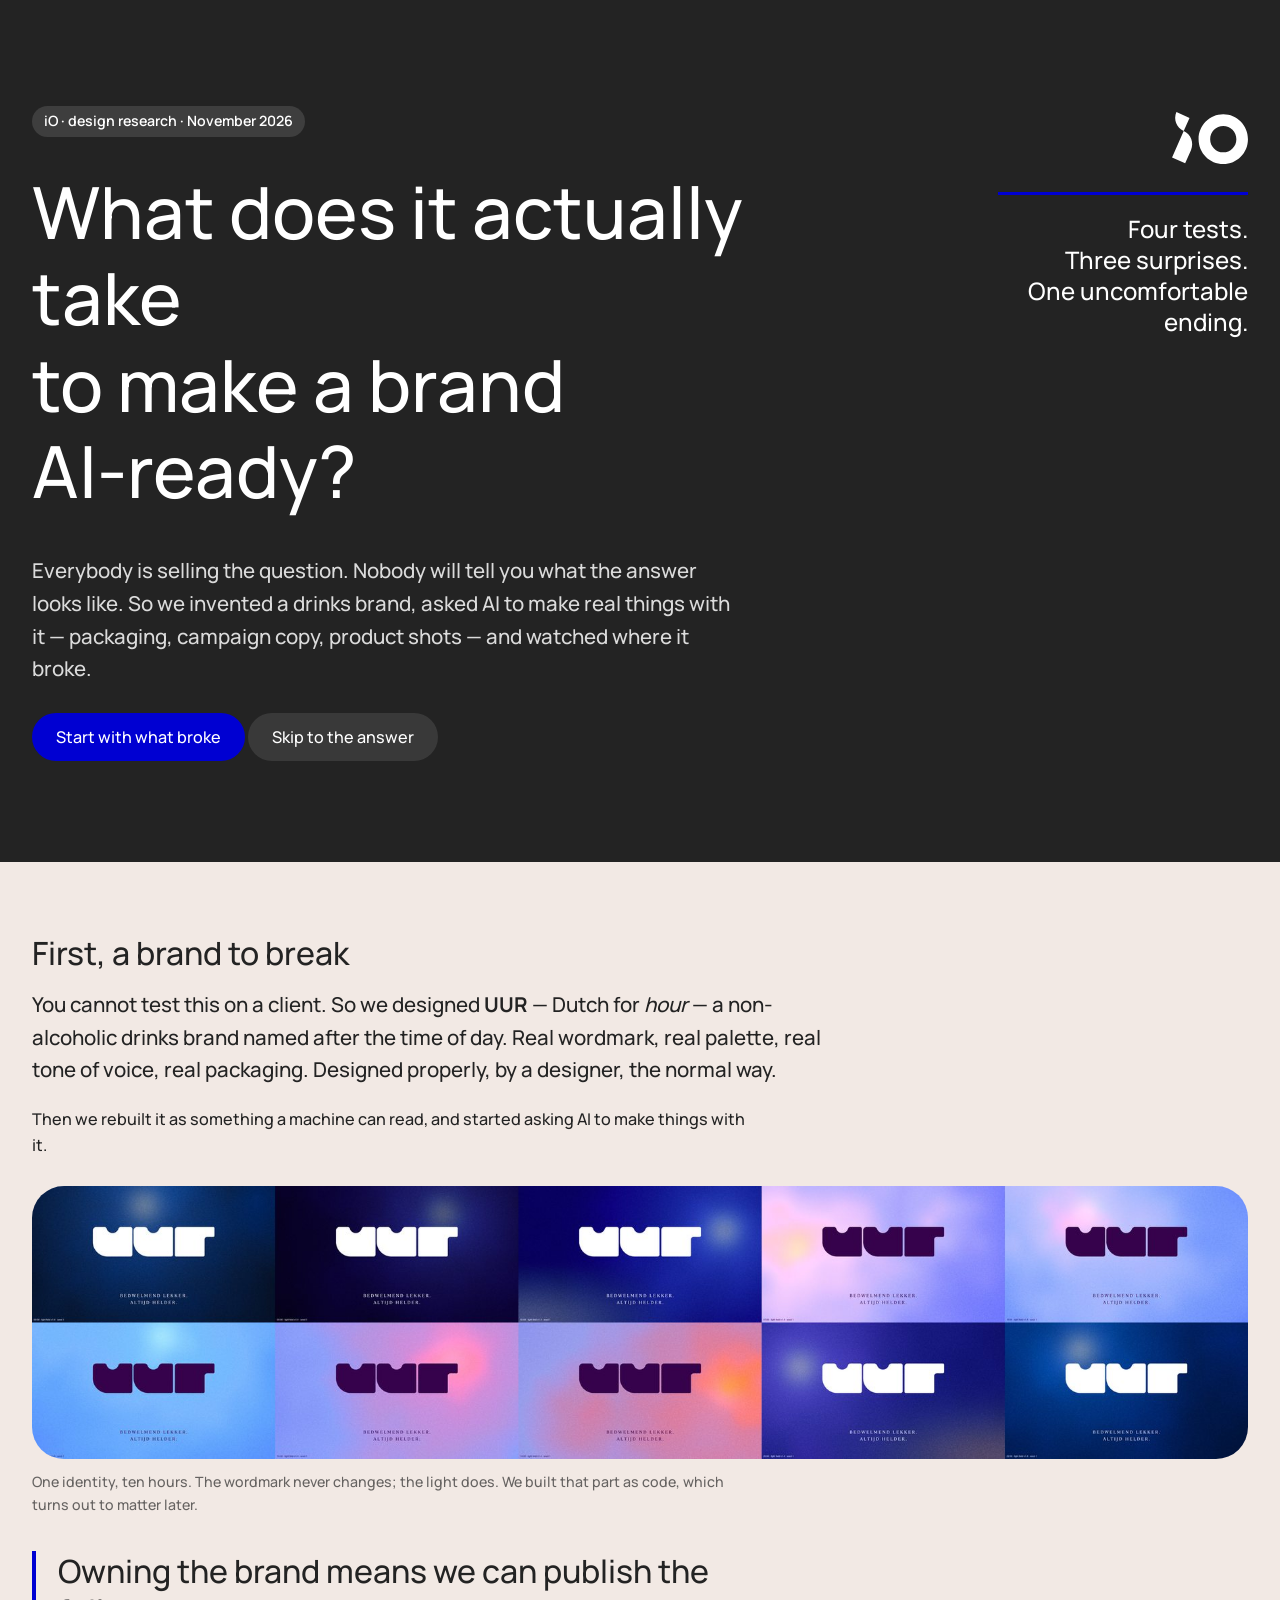
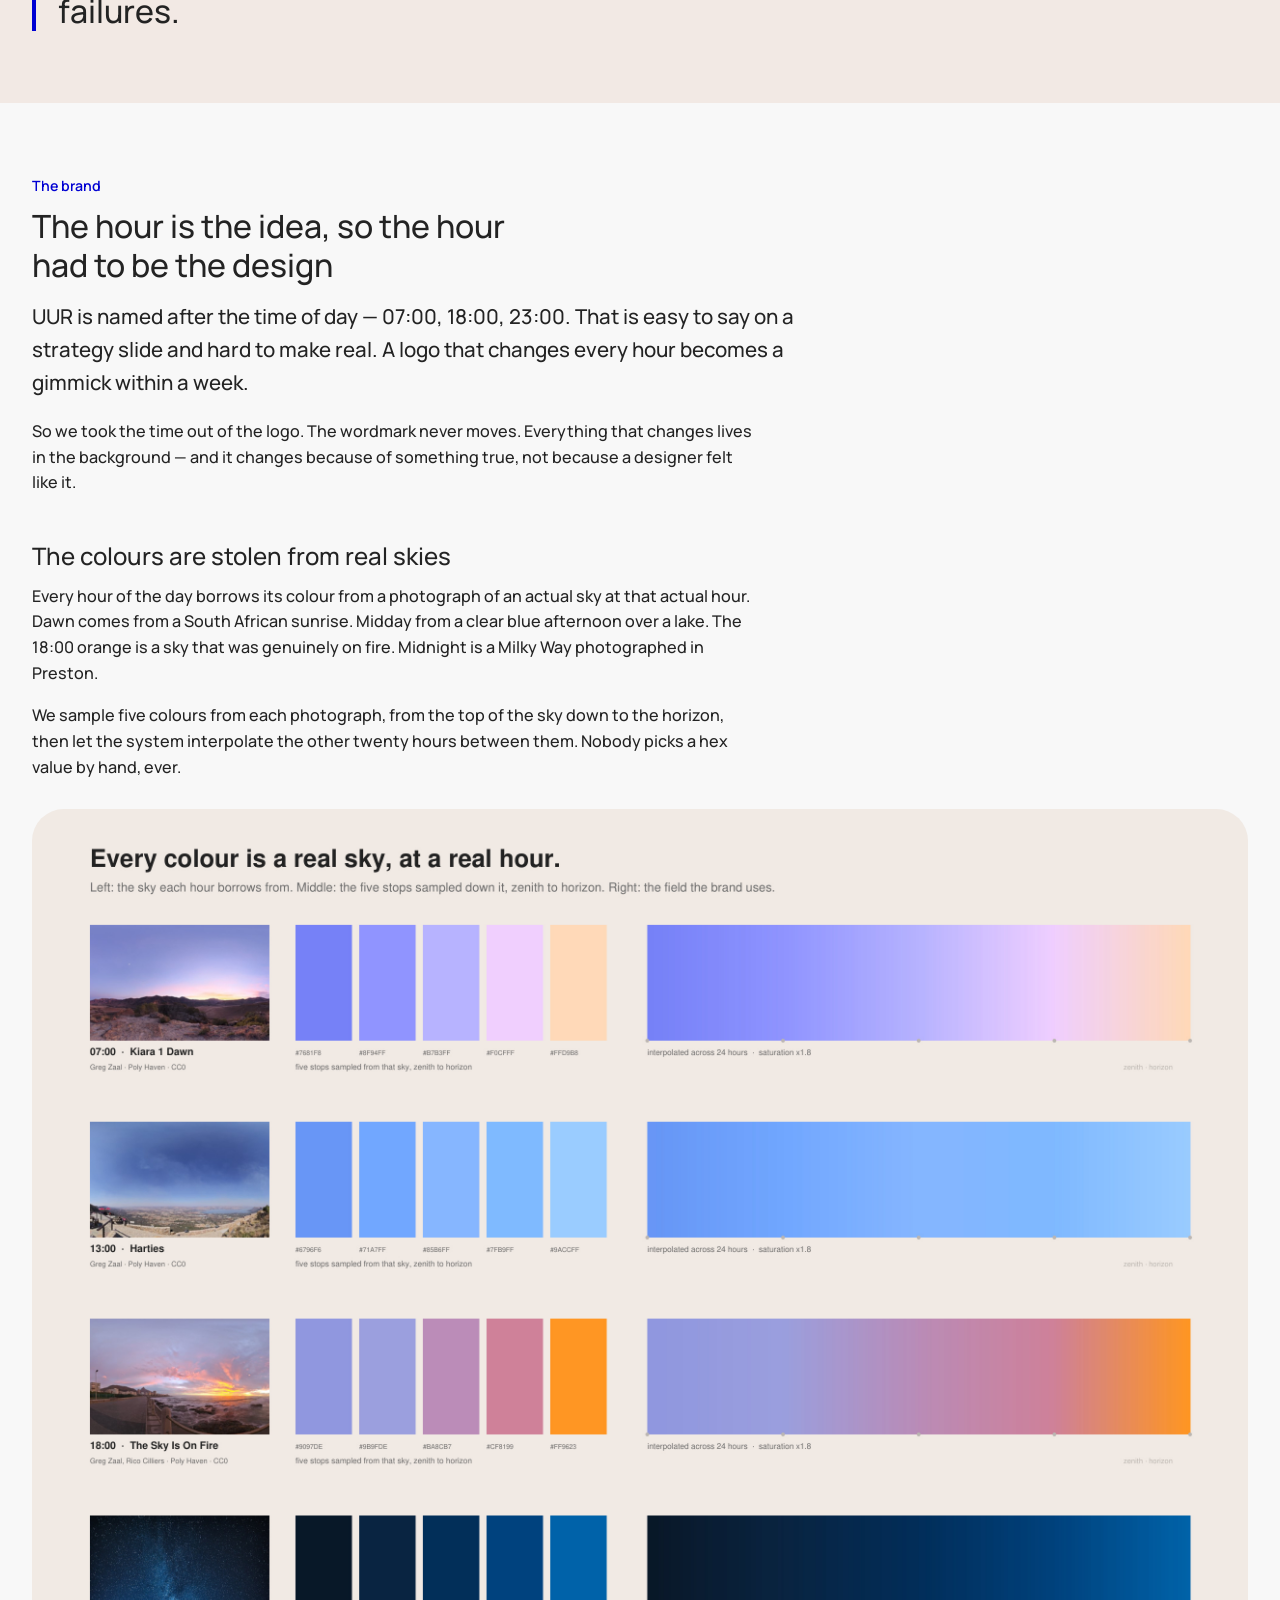
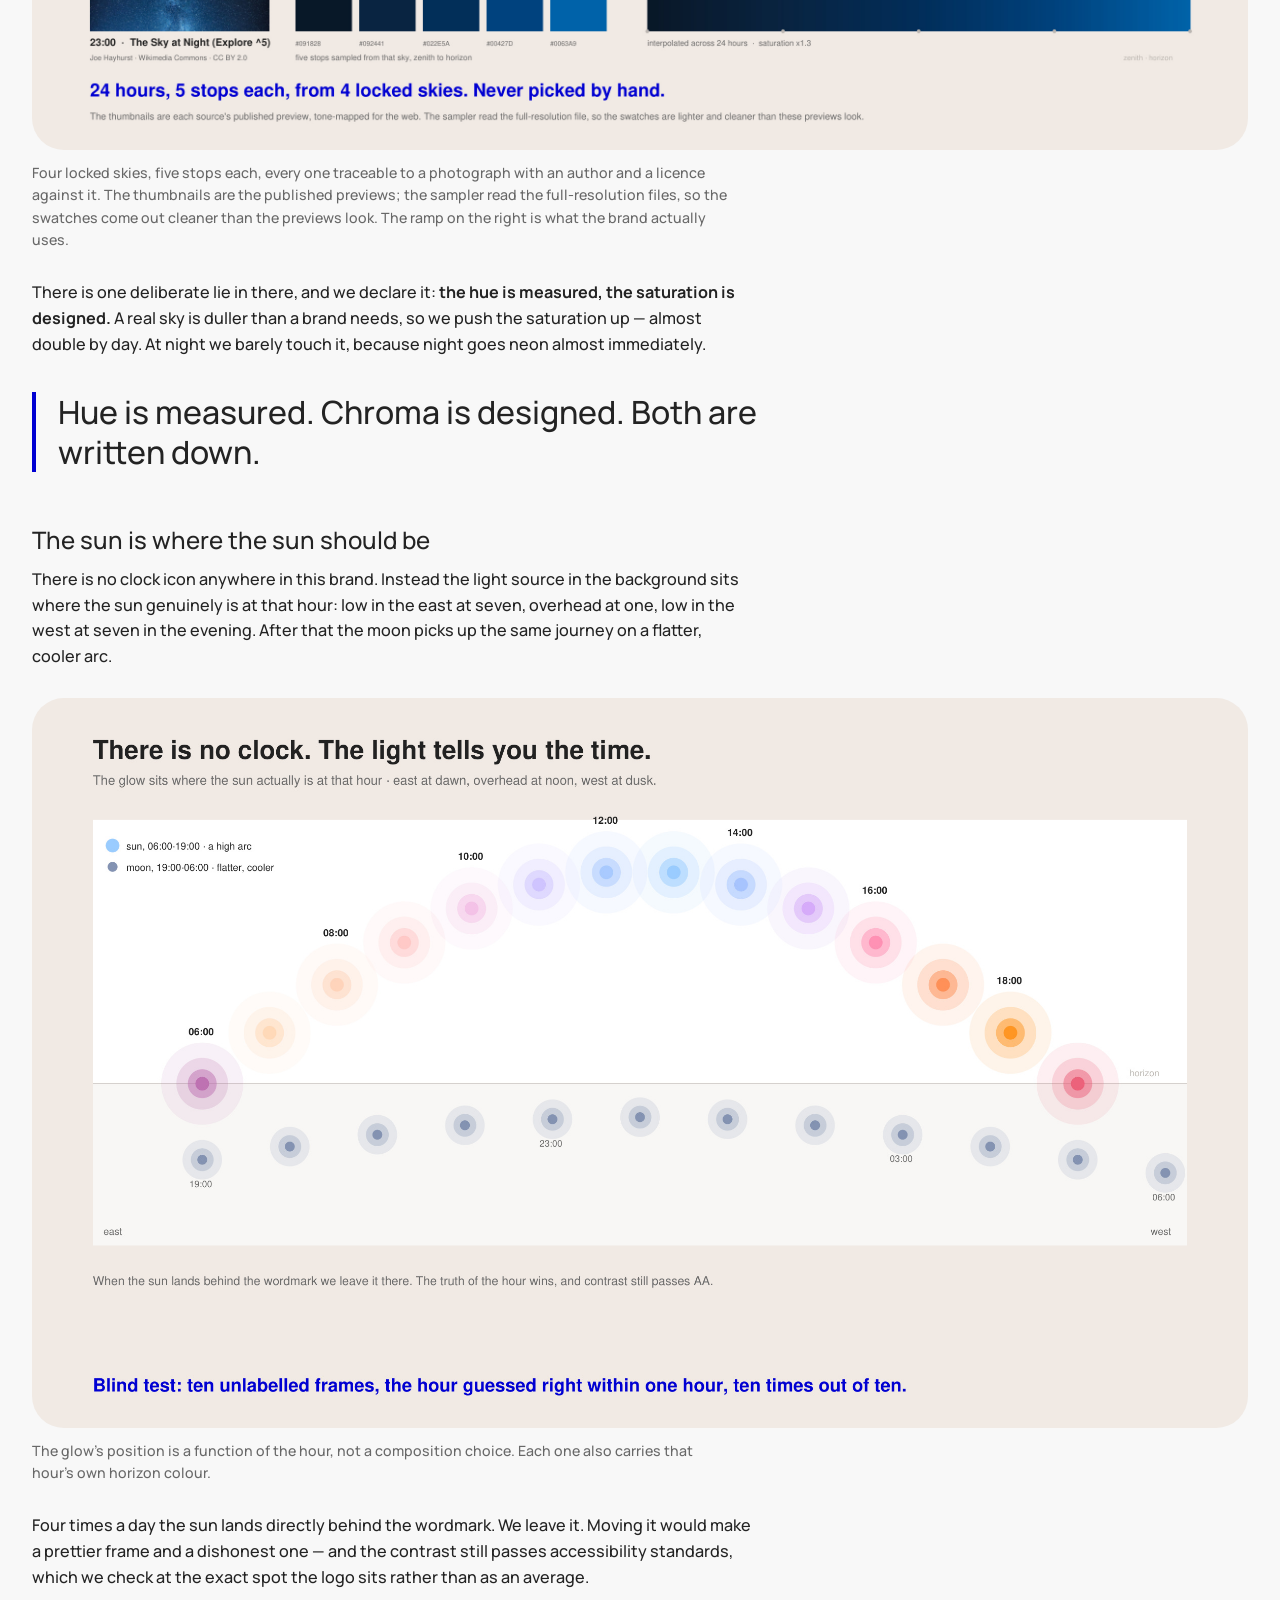
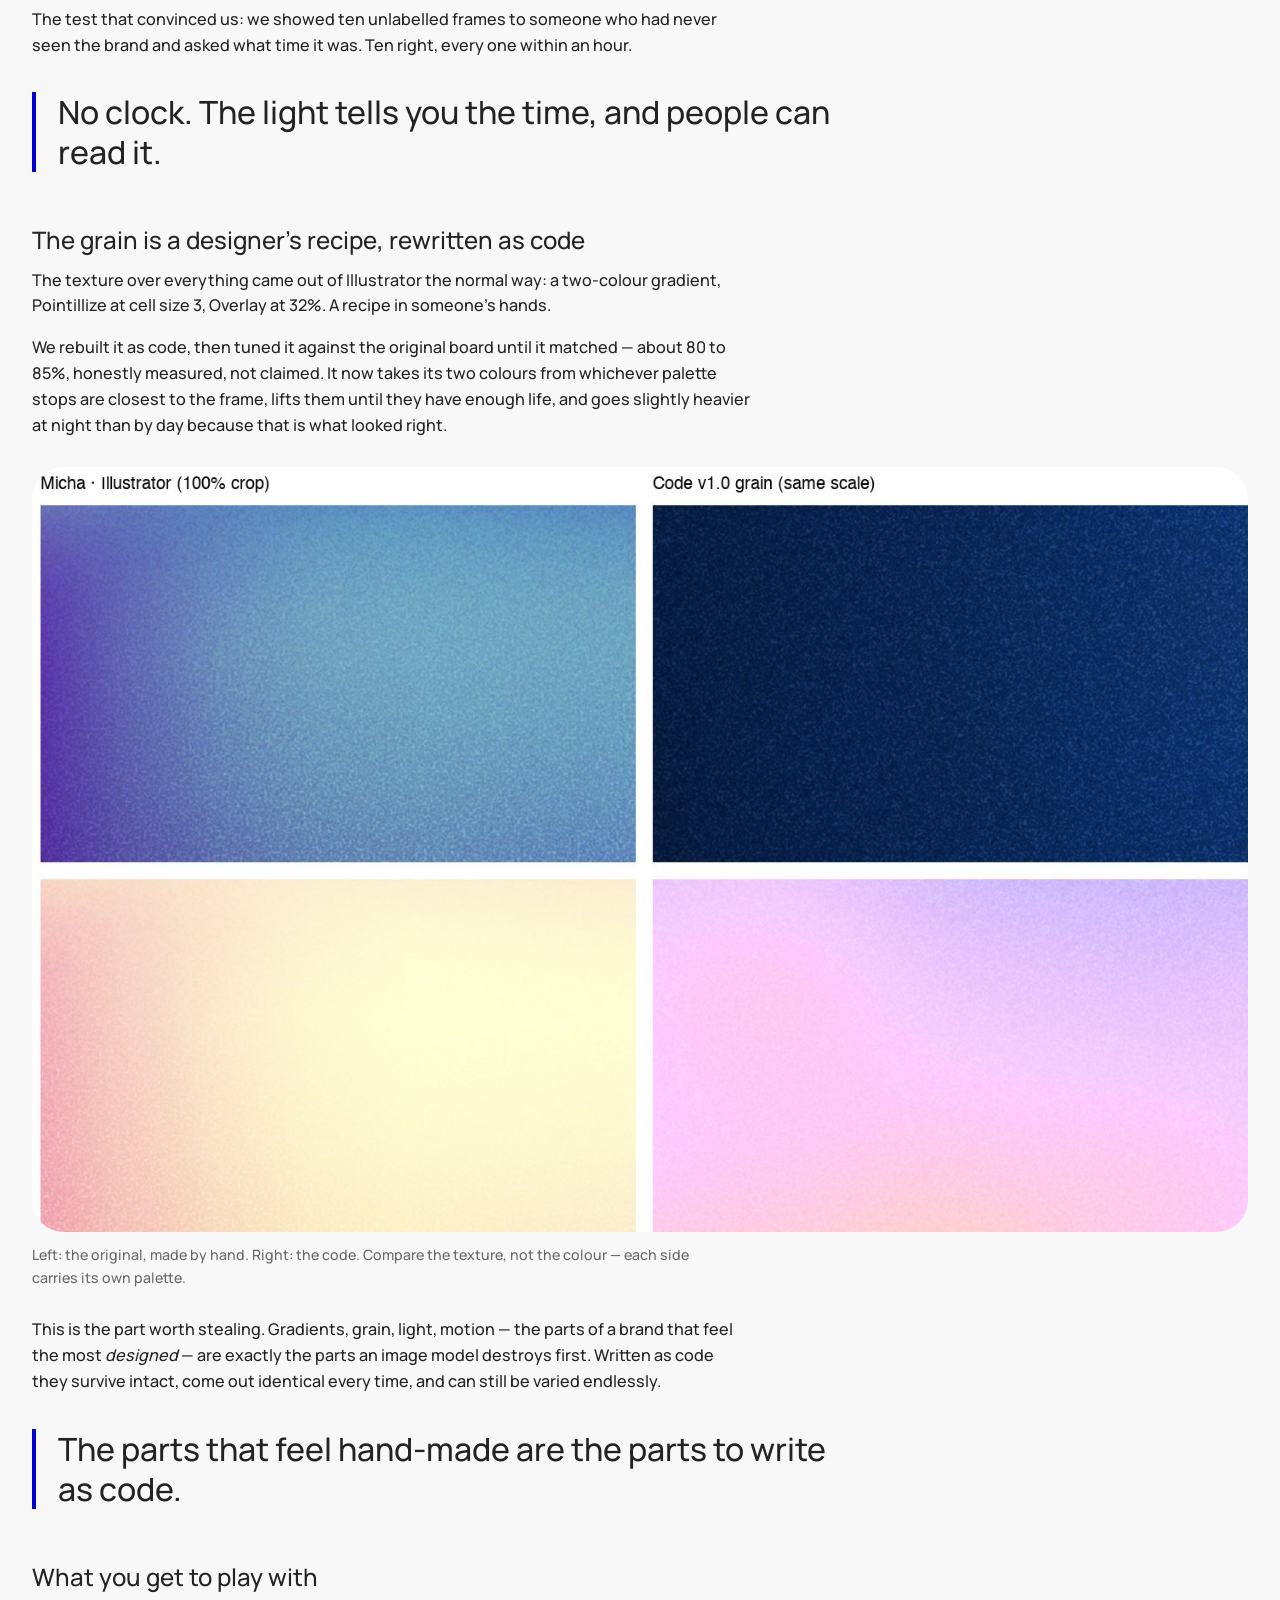
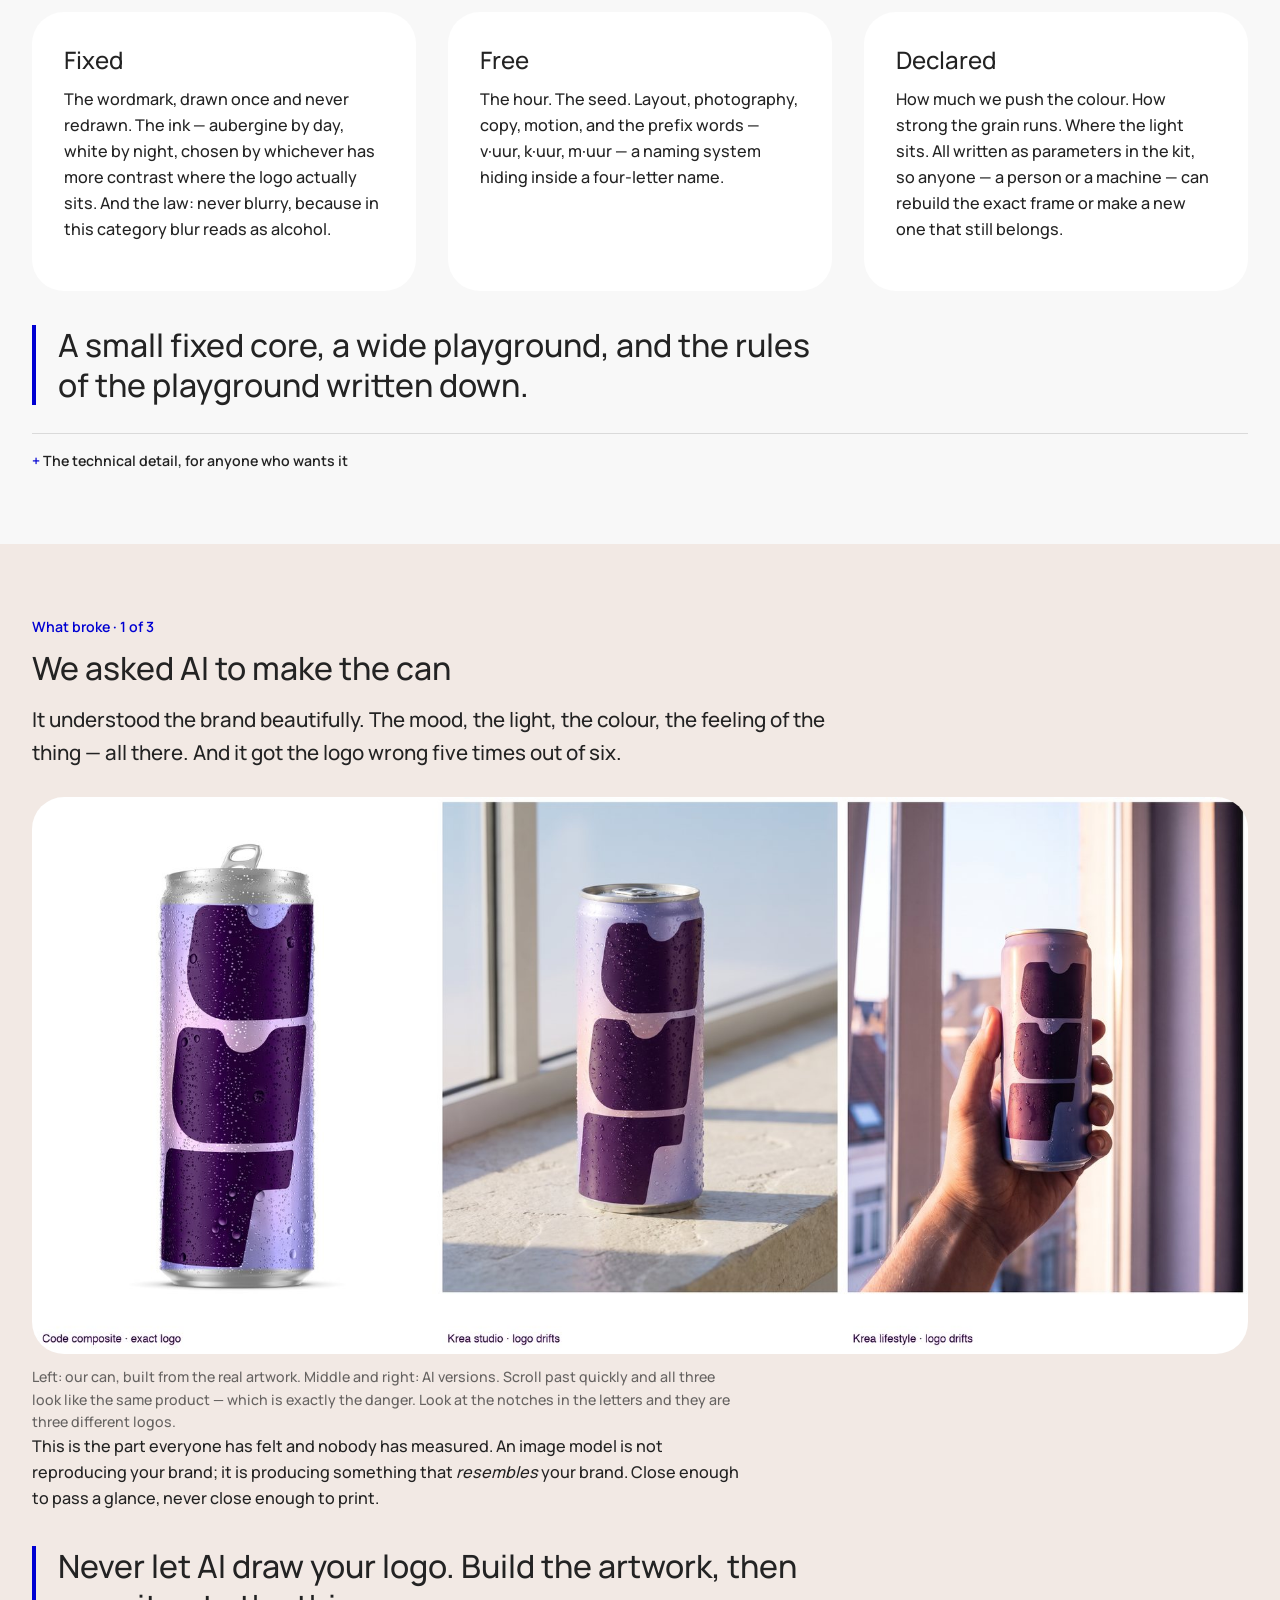
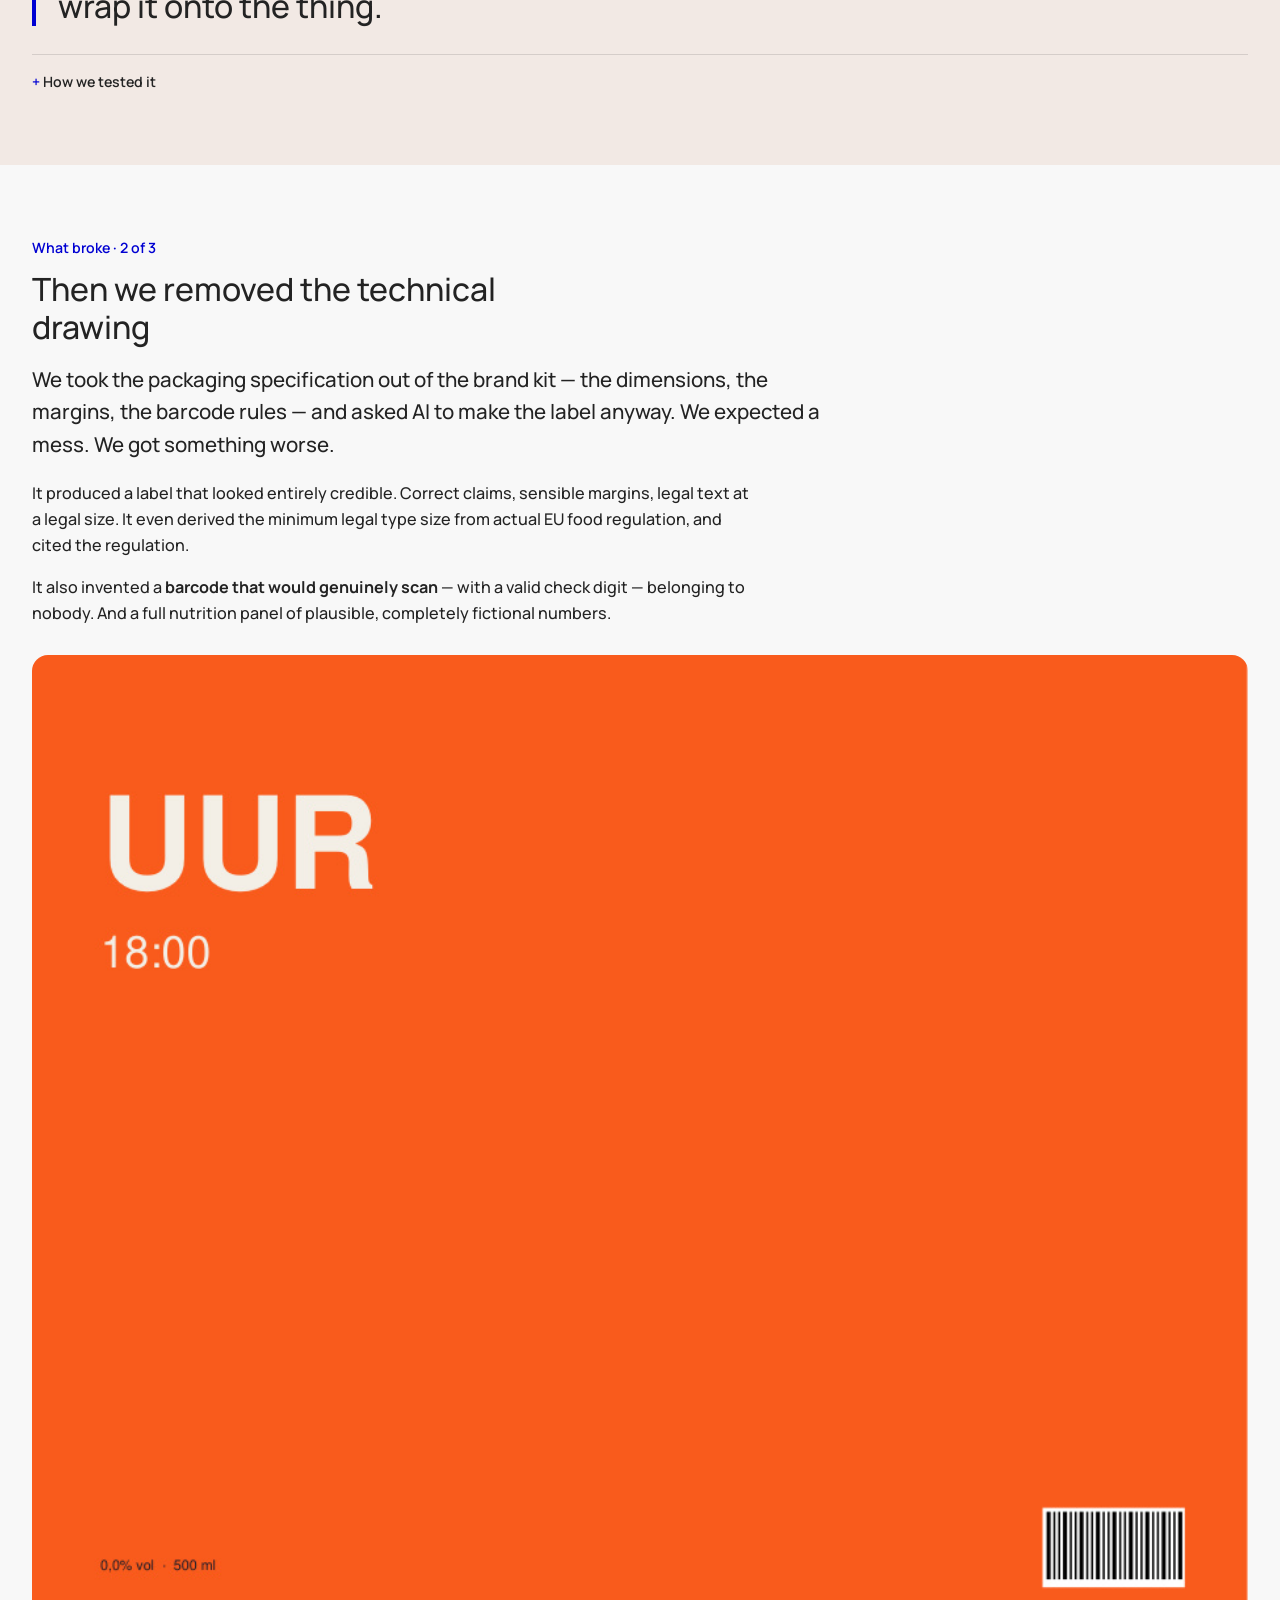
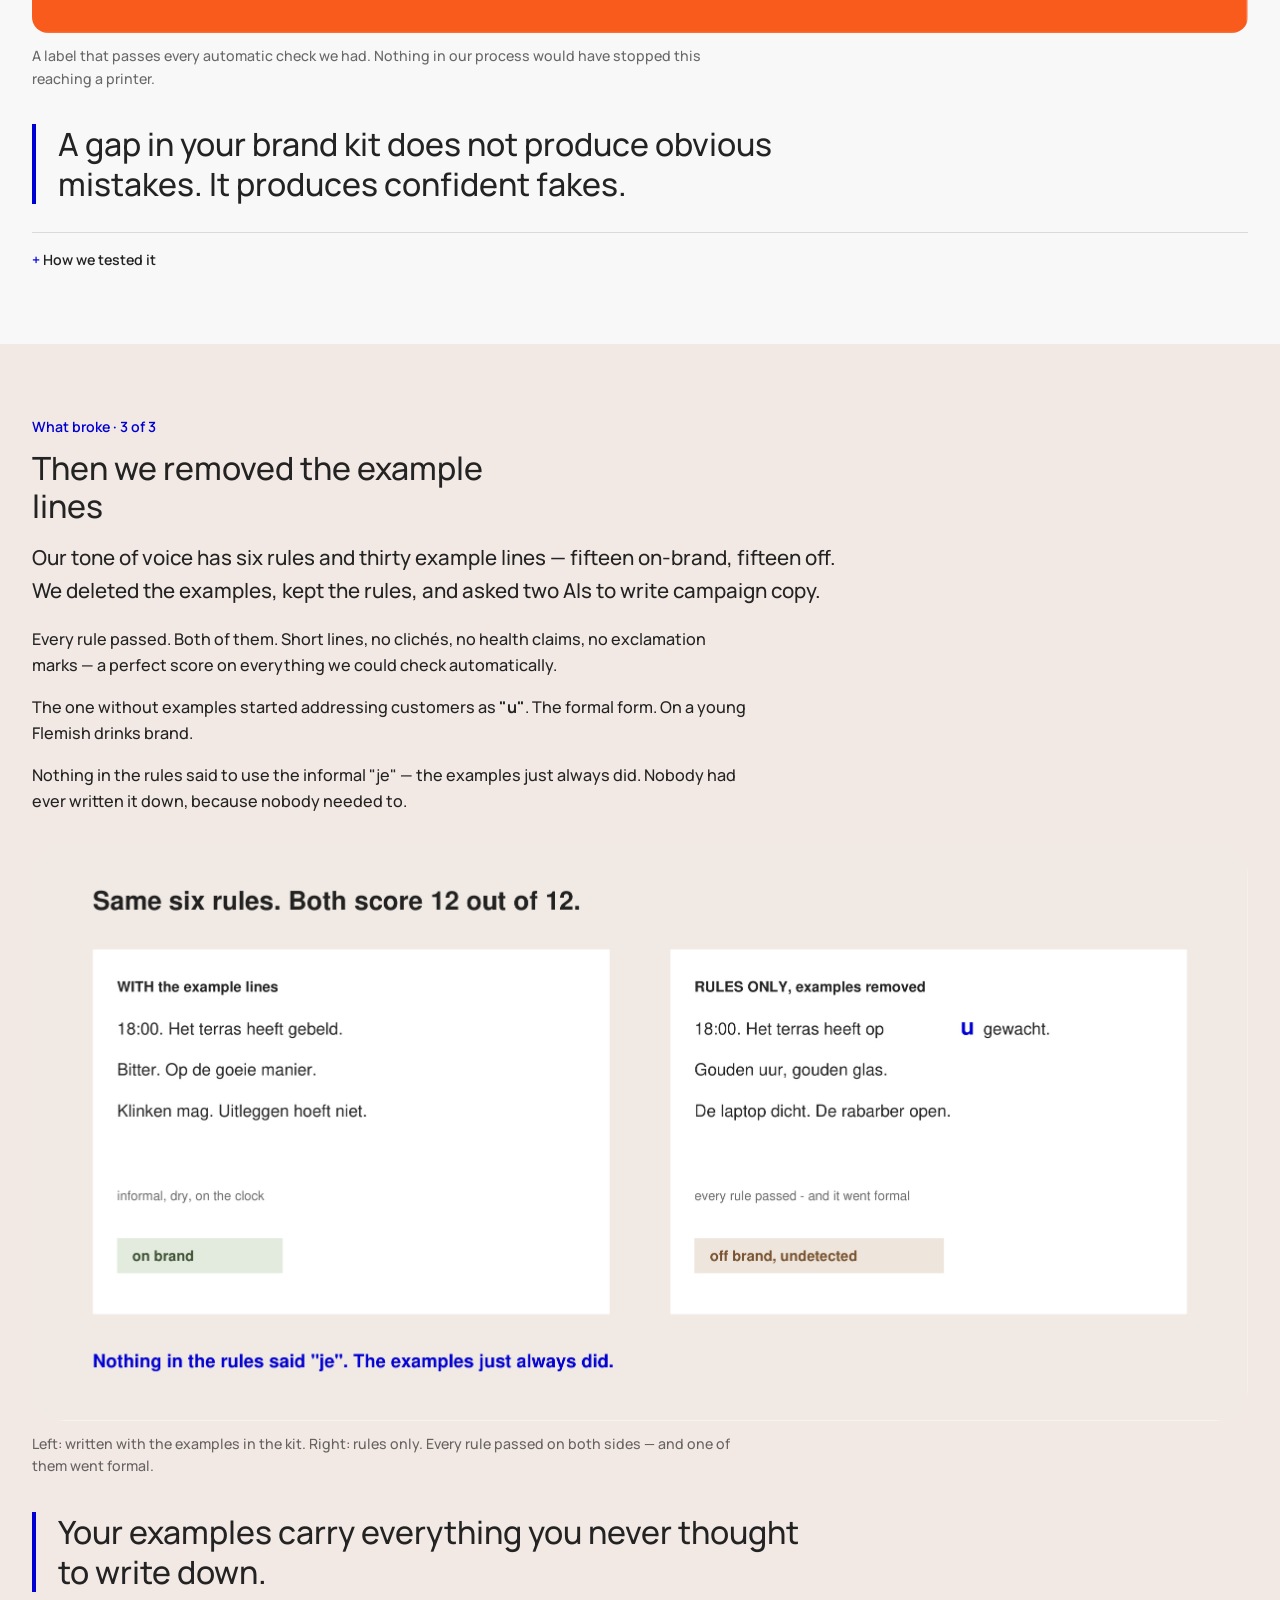
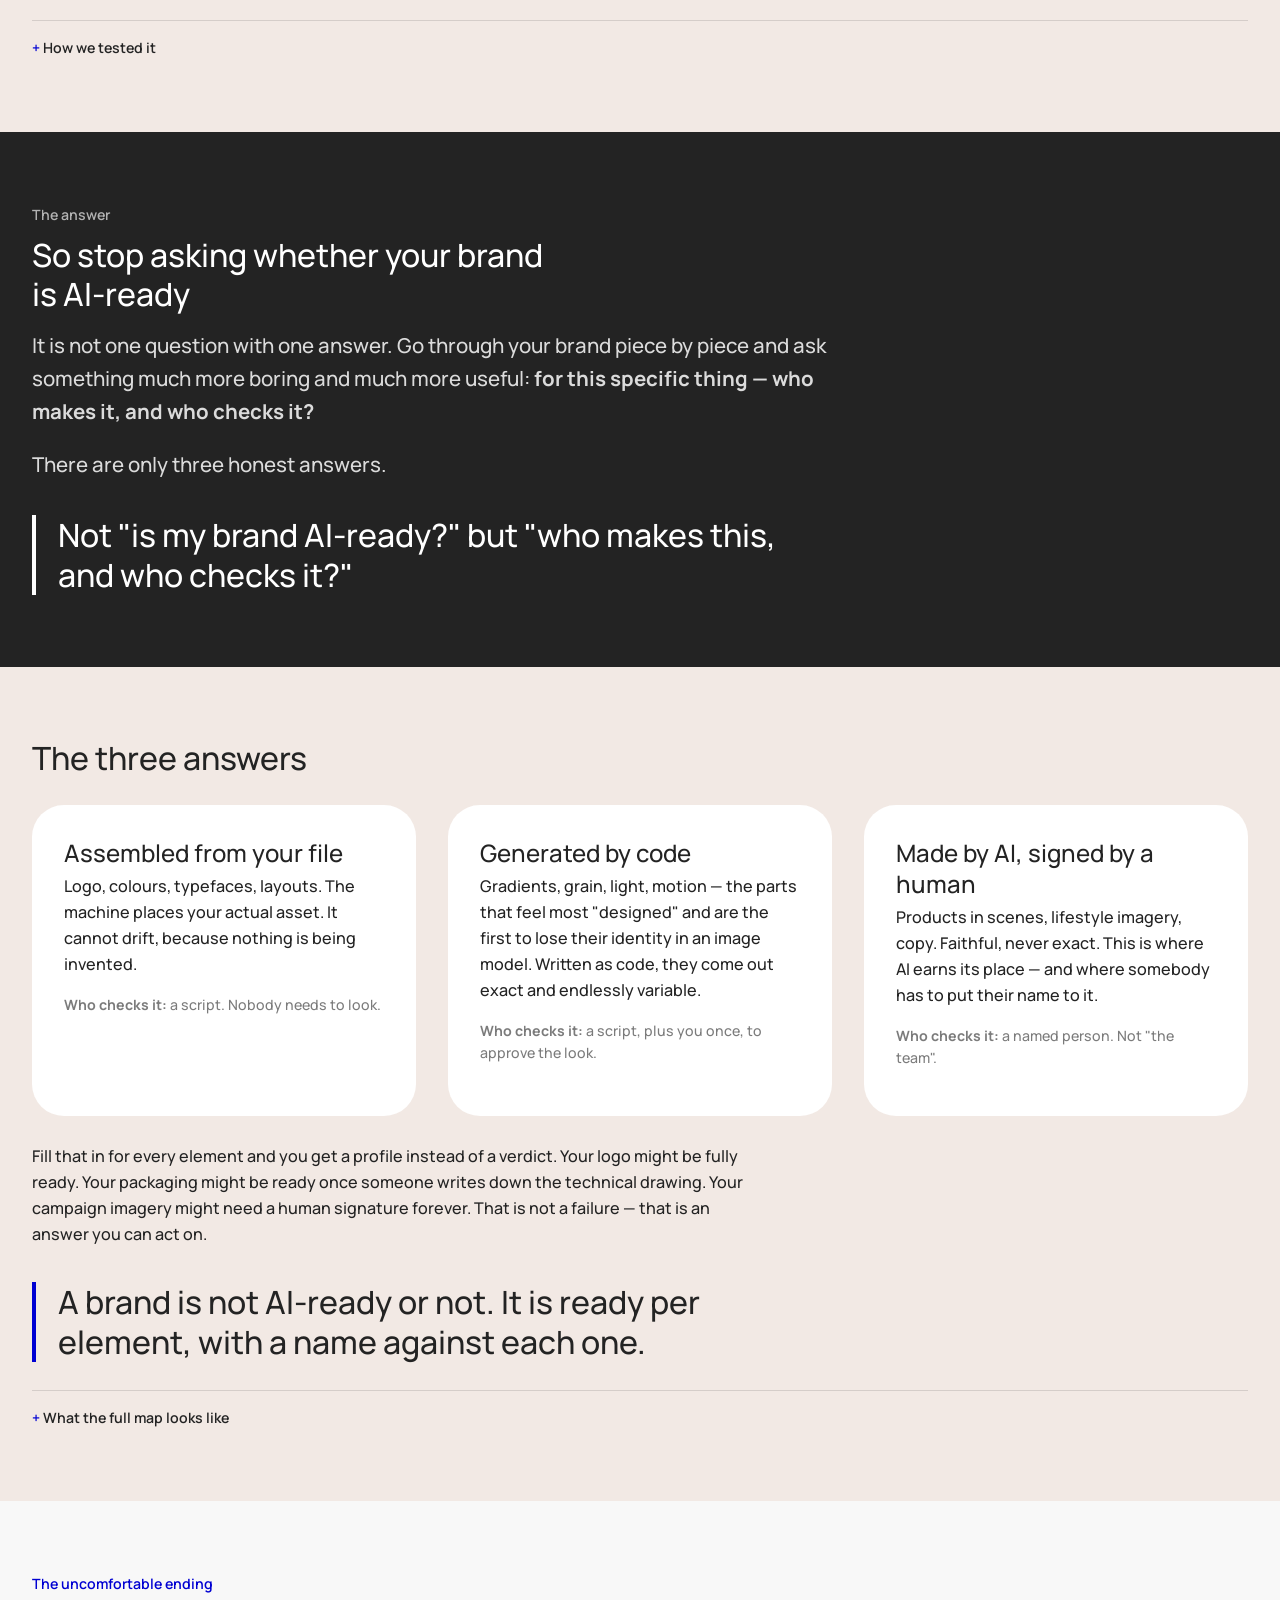
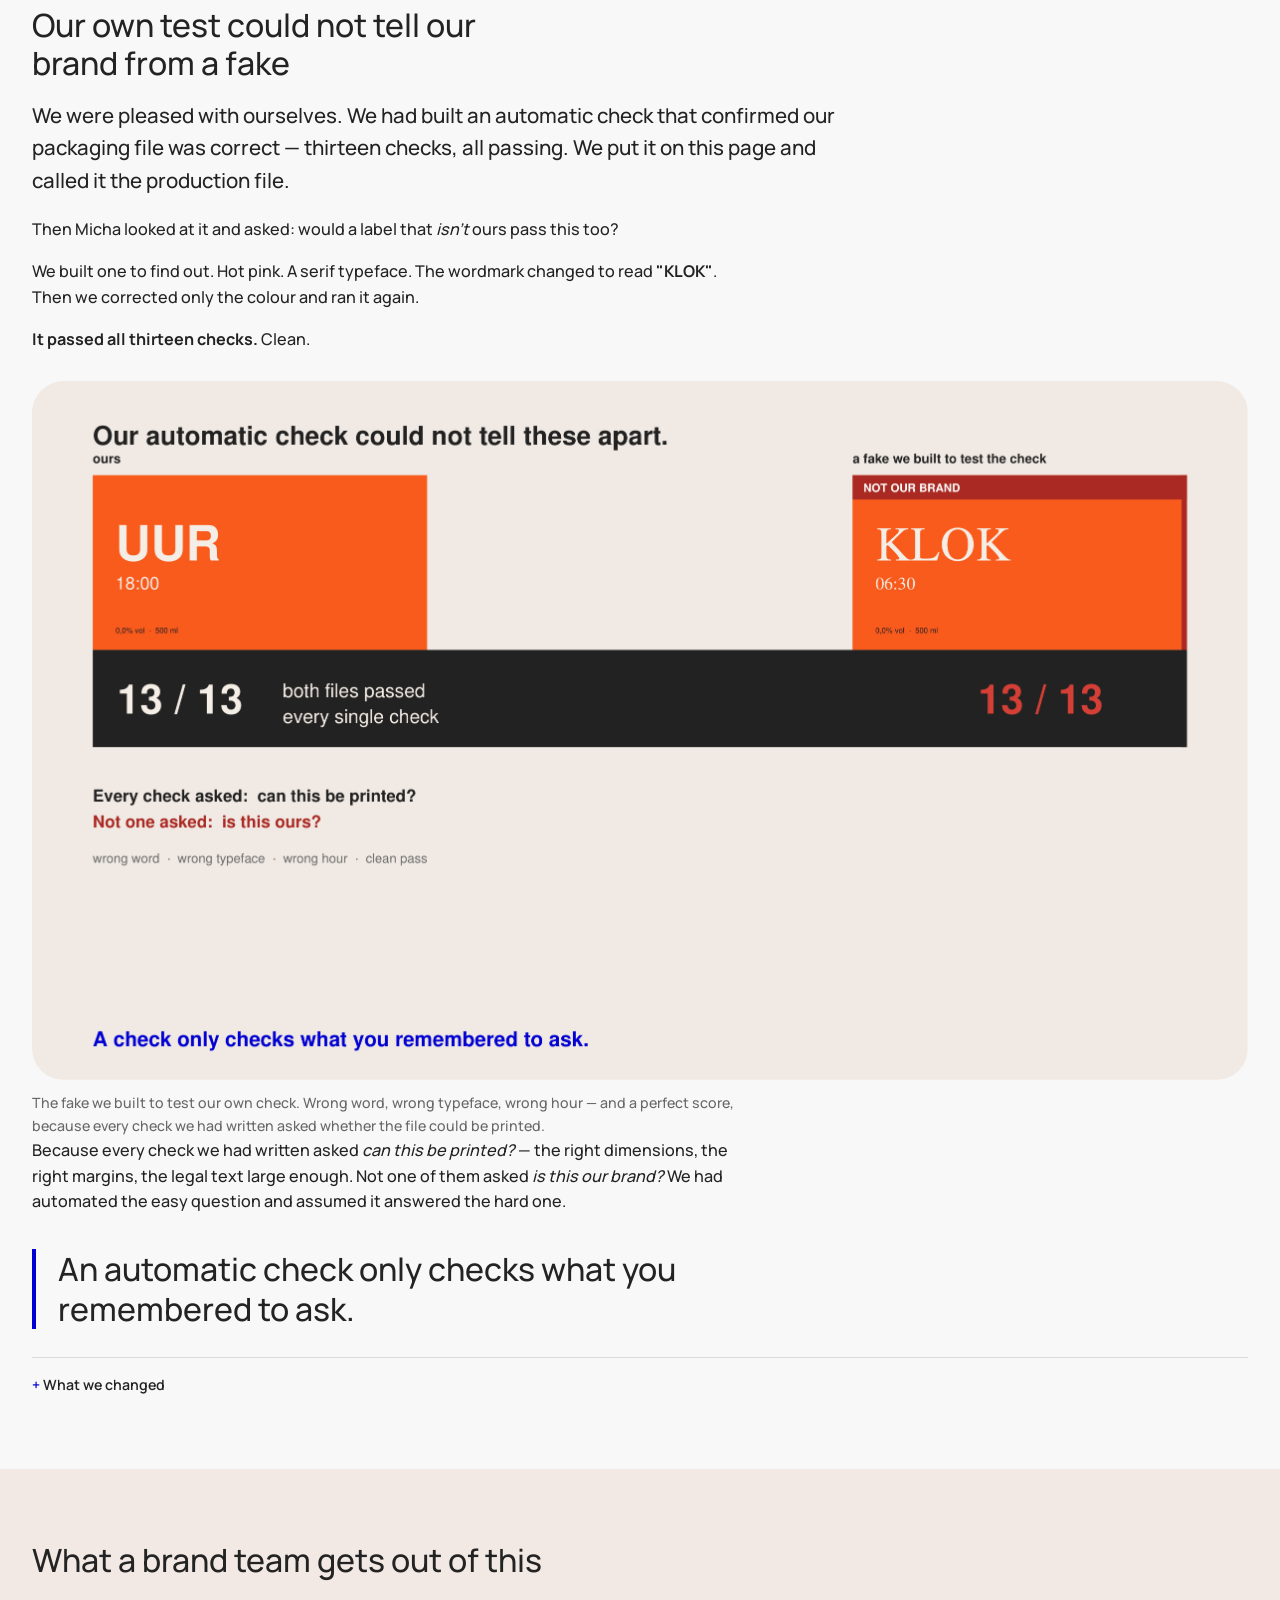
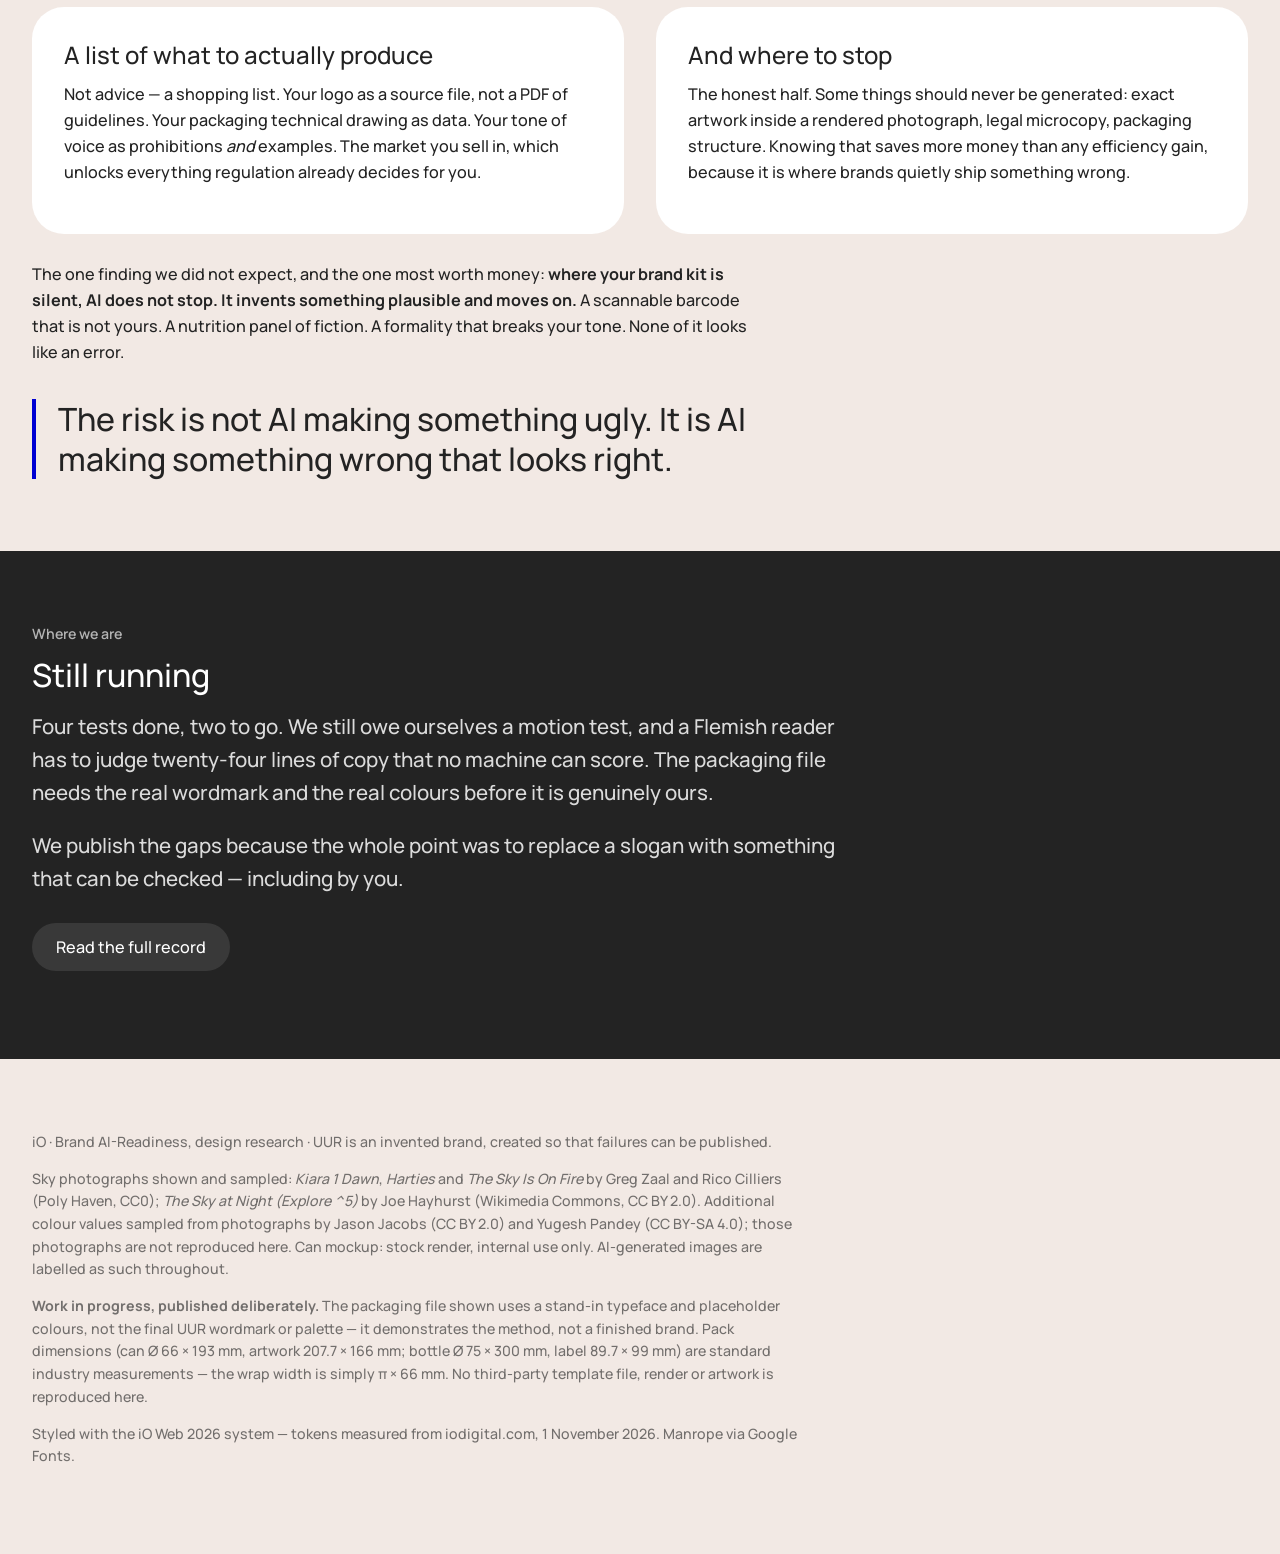
==== index.html @ 19d4193c "UUR brand AI-readiness research: story page and full record Design research from iO. An invented dri" ====
<!doctype html>
<html lang="en">
<head>
<meta charset="utf-8">
<meta name="viewport" content="width=device-width, initial-scale=1">
<title>What it takes to make a brand AI-ready · iO</title>
<link rel="preconnect" href="https://fonts.googleapis.com">
<link rel="preconnect" href="https://fonts.gstatic.com" crossorigin>
<link href="https://fonts.googleapis.com/css2?family=Manrope:wght@400;500;600&display=swap" rel="stylesheet">
<link rel="stylesheet" href="io-web.css">
<style>
  *{box-sizing:border-box} body,html{overflow-x:hidden} img{max-width:100%}
  .io-wrap>*{min-width:0} .io-grid>*{min-width:0}

  .hero{background:var(--io-ink);color:#fff;padding:var(--io-hero-top) 0 84px}
  .hero .io-wrap{display:grid;grid-template-columns:minmax(0,1fr) 300px;gap:64px;align-items:start}
  .hero h1{color:#fff;max-width:none;margin:.45em 0 .55em}
  .hero .io-lead{max-width:54ch;color:rgba(255,255,255,.84)}
  .hero .io-tag{background:rgba(255,255,255,.12);color:#fff}
  .hero-logo{display:flex;flex-direction:column;align-items:flex-end;gap:28px;padding-top:6px}
  .hero-logo img{width:76px;height:auto;display:block}
  .hero-claim{border-top:3px solid var(--io-blue);padding-top:18px;text-align:right;
      font-size:var(--io-t-h3);line-height:1.3;color:#fff;max-width:250px}

  /* A beat: the unit of the story */
  .beat>.io-wrap{max-width:var(--io-container)}
  .beat-no{display:block;font-size:var(--io-t-small);color:var(--io-blue);
      font-weight:var(--io-w-strong);margin-bottom:10px}
  .io-band-dark .beat-no{color:#fff;opacity:.65}
  .beat h2{max-width:26ch}
  .beat .io-lead{max-width:62ch}
  /* The one line a designer repeats in the corridor */
  .sticks{font-size:var(--io-t-h2);line-height:1.25;max-width:40ch;margin:34px 0 0;
      padding-left:22px;border-left:4px solid var(--io-blue)}
  .io-band-dark .sticks{border-left-color:#fff;color:#fff}

  figure{margin:0}
  figure img{width:100%;display:block;border-radius:var(--io-r-card);background:#fff}
  figure.flat img{border-radius:var(--io-r-small)}
  figcaption{font-size:var(--io-t-small);line-height:1.6;color:rgba(35,35,35,.68);
      margin-top:12px;max-width:78ch}
  .io-band-dark figcaption{color:rgba(255,255,255,.7)}

  /* Evidence, folded away. The sceptic opens it; nobody else has to. */
  details{margin-top:28px;border-top:1px solid rgba(35,35,35,.14);padding-top:16px}
  .io-band-dark details{border-top-color:rgba(255,255,255,.2)}
  summary{cursor:pointer;font-size:var(--io-t-small);font-weight:var(--io-w-strong);
      color:var(--io-ink);list-style:none}
  .io-band-dark summary{color:#fff}
  summary::-webkit-details-marker{display:none}
  summary::before{content:"+ ";color:var(--io-blue);font-weight:var(--io-w-strong)}
  .io-band-dark summary::before{color:#fff}
  details[open] summary::before{content:"– "}
  details .body{font-size:var(--io-t-small);line-height:1.65;color:rgba(35,35,35,.75);
      margin-top:14px;max-width:84ch}
  .io-band-dark details .body{color:rgba(255,255,255,.75)}
  details .body p{margin:0 0 10px;max-width:84ch}
  details .body code{background:rgba(35,35,35,.07);padding:2px 6px;border-radius:5px;font-size:.95em}
  .io-band-dark details .body code{background:rgba(255,255,255,.14)}

  .three h3{margin-bottom:6px}
  .who{font-size:var(--io-t-small);color:rgba(35,35,35,.6);margin-top:10px}

  footer .meta{font-size:var(--io-t-small);line-height:1.6;color:rgba(35,35,35,.62);max-width:86ch}

  @media(max-width:900px){
    .hero{padding:72px 0 56px}
    .hero .io-wrap{grid-template-columns:1fr;gap:28px}
    .hero h1{max-width:100%}
    .hero-logo{align-items:flex-start;order:-1;padding-top:0}
    .hero-claim{text-align:left;max-width:100%}
    .sticks{font-size:var(--io-t-h3)}
  }
</style>
</head>
<body>

<header class="hero">
  <div class="io-wrap">
    <div>
      <span class="io-tag">iO · design research · November 2026</span>
      <h1 class="io-display">What does it actually take<br>to make <span style="white-space:nowrap">a brand</span><br><span style="white-space:nowrap">AI&#8209;ready?</span></h1>
      <p class="io-lead">Everybody is selling the question. Nobody will tell you what the answer looks like. So we invented a drinks brand, asked AI to make real things with it — packaging, campaign copy, product shots — and watched where it broke.</p>
      <p style="margin-top:28px">
        <a class="io-btn io-btn--primary" href="#beat1">Start with what broke</a>
        <a class="io-btn io-btn--quiet-on-dark" href="#answer">Skip to the answer</a>
      </p>
    </div>
    <div class="hero-logo">
      <img src="img/io_logo_white.svg" alt="iO">
      <p class="hero-claim">Four tests.<br>Three surprises.<br>One uncomfortable ending.</p>
    </div>
  </div>
</header>

<!-- ============================ SET-UP ============================ -->
<section class="io-section beat"><div class="io-wrap">
  <h2>First, a brand to break</h2>
  <p class="io-lead">You cannot test this on a client. So we designed <strong>UUR</strong> — Dutch for <em>hour</em> — a non-alcoholic drinks brand named after the time of day. Real wordmark, real palette, real tone of voice, real packaging. Designed properly, by a designer, the normal way.</p>
  <p>Then we rebuilt it as something a machine can read, and started asking AI to make things with it.</p>
  <figure style="margin-top:28px"><img src="img/day_cycle.jpg" alt="The UUR identity across ten hours of the day, the light changing while the wordmark stays fixed">
    <figcaption>One identity, ten hours. The wordmark never changes; the light does. We built that part as code, which turns out to matter later.</figcaption></figure>
  <p class="sticks">Owning the brand means we can publish the failures.</p>
</div></section>

<!-- ============================ THE BRAND ============================ -->
<section class="io-section io-band-alt beat"><div class="io-wrap">
  <span class="beat-no">The brand</span>
  <h2>The hour is the idea, so the hour had to be the design</h2>
  <p class="io-lead">UUR is named after the time of day — 07:00, 18:00, 23:00. That is easy to say on a strategy slide and hard to make real. A logo that changes every hour becomes a gimmick within a week.</p>
  <p>So we took the time out of the logo. The wordmark never moves. Everything that changes lives in the background — and it changes because of something true, not because a designer felt like it.</p>

  <h3 style="margin-top:44px">The colours are stolen from real skies</h3>
  <p>Every hour of the day borrows its colour from a photograph of an actual sky at that actual hour. Dawn comes from a South African sunrise. Midday from a clear blue afternoon over a lake. The 18:00 orange is a sky that was genuinely on fire. Midnight is a Milky Way photographed in Preston.</p>
  <p>We sample five colours from each photograph, from the top of the sky down to the horizon, then let the system interpolate the other twenty hours between them. Nobody picks a hex value by hand, ever.</p>
  <figure style="margin-top:28px"><img src="img/story_sky.jpg" alt="Four source skies with their five sampled colour stops and the resulting gradient field">
    <figcaption>Four locked skies, five stops each, every one traceable to a photograph with an author and a licence against it. The thumbnails are the published previews; the sampler read the full-resolution files, so the swatches come out cleaner than the previews look. The ramp on the right is what the brand actually uses.</figcaption></figure>
  <p style="margin-top:28px">There is one deliberate lie in there, and we declare it: <strong>the hue is measured, the saturation is designed.</strong> A real sky is duller than a brand needs, so we push the saturation up — almost double by day. At night we barely touch it, because night goes neon almost immediately.</p>
  <p class="sticks">Hue is measured. Chroma is designed. Both are written down.</p>

  <h3 style="margin-top:52px">The sun is where the sun should be</h3>
  <p>There is no clock icon anywhere in this brand. Instead the light source in the background sits where the sun genuinely is at that hour: low in the east at seven, overhead at one, low in the west at seven in the evening. After that the moon picks up the same journey on a flatter, cooler arc.</p>
  <figure style="margin-top:28px"><img src="img/story_sun.jpg" alt="The sun's arc across the frame hour by hour, with the moon on a flatter path below the horizon">
    <figcaption>The glow's position is a function of the hour, not a composition choice. Each one also carries that hour's own horizon colour.</figcaption></figure>
  <p style="margin-top:28px">Four times a day the sun lands directly behind the wordmark. We leave it. Moving it would make a prettier frame and a dishonest one — and the contrast still passes accessibility standards, which we check at the exact spot the logo sits rather than as an average.</p>
  <p>The test that convinced us: we showed ten unlabelled frames to someone who had never seen the brand and asked what time it was. Ten right, every one within an hour.</p>
  <p class="sticks">No clock. The light tells you the time, and people can read it.</p>

  <h3 style="margin-top:52px">The grain is a designer's recipe, rewritten as code</h3>
  <p>The texture over everything came out of Illustrator the normal way: a two-colour gradient, Pointillize at cell size 3, Overlay at 32%. A recipe in someone's hands.</p>
  <p>We rebuilt it as code, then tuned it against the original board until it matched — about 80 to 85%, honestly measured, not claimed. It now takes its two colours from whichever palette stops are closest to the frame, lifts them until they have enough life, and goes slightly heavier at night than by day because that is what looked right.</p>
  <figure style="margin-top:28px"><img src="img/grain_compare.jpg" alt="The Illustrator grain beside the coded version">
    <figcaption>Left: the original, made by hand. Right: the code. Compare the texture, not the colour — each side carries its own palette.</figcaption></figure>
  <p style="margin-top:28px">This is the part worth stealing. Gradients, grain, light, motion — the parts of a brand that feel the most <em>designed</em> — are exactly the parts an image model destroys first. Written as code they survive intact, come out identical every time, and can still be varied endlessly.</p>
  <p class="sticks">The parts that feel hand-made are the parts to write as code.</p>

  <h3 style="margin-top:52px">What you get to play with</h3>
  <div class="io-grid io-g3" style="margin-top:20px">
    <div class="io-card">
      <h3>Fixed</h3>
      <p>The wordmark, drawn once and never redrawn. The ink — aubergine by day, white by night, chosen by whichever has more contrast where the logo actually sits. And the law: never blurry, because in this category blur reads as alcohol.</p>
    </div>
    <div class="io-card">
      <h3>Free</h3>
      <p>The hour. The seed. Layout, photography, copy, motion, and the prefix words — v·uur, k·uur, m·uur — a naming system hiding inside a four-letter name.</p>
    </div>
    <div class="io-card">
      <h3>Declared</h3>
      <p>How much we push the colour. How strong the grain runs. Where the light sits. All written as parameters in the kit, so anyone — a person or a machine — can rebuild the exact frame or make a new one that still belongs.</p>
    </div>
  </div>
  <p class="sticks">A small fixed core, a wide playground, and the rules of the playground written down.</p>
  <details>
    <summary>The technical detail, for anyone who wants it</summary>
    <div class="body">
      <p><strong>Palette.</strong> 232 unique open-sky HDRIs harvested from Poly Haven (CC0), each carrying a timestamp and GPS so the local solar hour can be calculated — that is what makes "a real sky at a real hour" a checkable claim rather than a story. Night was the hard part: those HDRIs are exposure-normalised, so moonlit skies look like daylight. We harvested 597 night photographs from Wikimedia Commons instead, filtered to free licences, and classified them into blue hour and deep night.</p>
      <p>Four anchors locked: 07:00 Kiara 1 Dawn, 13:00 Harties, 18:00 The Sky Is On Fire (all Greg Zaal / Rico Cilliers, Poly Haven, CC0), 23:00 The Sky at Night (Joe Hayhurst, CC BY 2.0). Three supporting blue-hour keyframes fill the twilight. Interpolation runs cyclic in OKLCh along the shortest hue path — the first version mixed violet to teal straight through grey and produced muddy transitions at 06:00 and 20:00.</p>
      <p>Lowest measured contrast is 4.68:1 at 19:00, which passes AA. The generator produces the same checksum on every rerun.</p>
      <p><strong>Light field.</strong> The sun follows <code>x = 0.08 + 0.84t, y = 0.62 − 0.52·sin(πt)</code> for <code>t = (hour−6)/13</code>; the moon takes a flatter arc over 19:00–06:00. Colours come only from that hour's five palette stops, mapped as a distance ramp from the light source and warped by noise. Same hour and seed always give the same pixels.</p>
      <p><strong>Grain.</strong> Rasterised at four times the reference width because Illustrator renders effects above artboard resolution. Luma-neutral by design: it changes texture, never the average colour. Where the raster code cannot run — in SVG or CSS — there is a declared approximation using <code>feTurbulence</code>, and output made that way has to be labelled as approximate.</p>
    </div>
  </details>
</div></section>

<!-- ============================ BEAT 1 ============================ -->
<section class="io-section beat" id="beat1"><div class="io-wrap">
  <span class="beat-no">What broke · 1 of 3</span>
  <h2>We asked AI to make the can</h2>
  <p class="io-lead">It understood the brand beautifully. The mood, the light, the colour, the feeling of the thing — all there. And it got the logo wrong five times out of six.</p>
  <figure style="margin-top:28px"><img src="img/can07_bold_compare.jpg" alt="A code-built can beside two AI-generated cans where the wordmark has drifted">
    <figcaption>Left: our can, built from the real artwork. Middle and right: AI versions. Scroll past quickly and all three look like the same product — which is exactly the danger. Look at the notches in the letters and they are three different logos.</figcaption></figure>
  <p>This is the part everyone has felt and nobody has measured. An image model is not reproducing your brand; it is producing something that <em>resembles</em> your brand. Close enough to pass a glance, never close enough to print.</p>
  <p class="sticks">Never let AI draw your logo. Build the artwork, then wrap it onto the thing.</p>
  <details>
    <summary>How we tested it</summary>
    <div class="body">
      <p>Six generated cans, each supplied with the master logo file as a visual reference. We scored each result on whether the wordmark geometry matched the master — not whether it looked nice. One of six matched.</p>
      <p>The fix is unglamorous and works: we build the flat label artwork from the brand kit, then wrap that real file onto the can's measured geometry. The logo is then correct because it <em>is</em> the logo, not an impression of one. Re-rendering the same view twice produced a byte-identical image — an exactness no generative route can offer.</p>
    </div>
  </details>
</div></section>

<!-- ============================ BEAT 2 ============================ -->
<section class="io-section io-band-alt beat"><div class="io-wrap">
  <span class="beat-no">What broke · 2 of 3</span>
  <h2>Then we removed the technical drawing</h2>
  <p class="io-lead">We took the packaging specification out of the brand kit — the dimensions, the margins, the barcode rules — and asked AI to make the label anyway. We expected a mess. We got something worse.</p>
  <p>It produced a label that looked entirely credible. Correct claims, sensible margins, legal text at a legal size. It even derived the minimum legal type size from actual EU food regulation, and cited the regulation.</p>
  <p>It also invented a <strong>barcode that would genuinely scan</strong> — with a valid check digit — belonging to nobody. And a full nutrition panel of plausible, completely fictional numbers.</p>
  <figure class="flat" style="margin-top:28px"><img src="img/flat_preflight_pass.jpg" alt="A flat pack label that passes every automatic check">
    <figcaption>A label that passes every automatic check we had. Nothing in our process would have stopped this reaching a printer.</figcaption></figure>
  <p class="sticks">A gap in your brand kit does not produce obvious mistakes. It produces confident fakes.</p>
  <details>
    <summary>How we tested it</summary>
    <div class="body">
      <p>We gave a fresh AI — in a separate session, with no access to our other work — only the identity layer: colours, a note on typography, the required claims. No dimensions, no margins, no barcode rules. It had to infer the rest from how drinks packaging normally works, then produce a print-ready file.</p>
      <p>Of the things a printer checks, it reached 7 of 10 from convention alone: bleed, type sizes, the required claims, the colours. The 3 it could not reach were the trim size, the safe margin, and the clear space around the barcode — precisely the three that decide whether a file can actually be printed and scanned.</p>
      <p>The useful sentence for a brand team: <strong>an identity-only brand kit gets you most of the way and fails on exactly the parts that stop production.</strong> And it fills its own gaps with inventions that look right.</p>
    </div>
  </details>
</div></section>

<!-- ============================ BEAT 3 ============================ -->
<section class="io-section beat"><div class="io-wrap">
  <span class="beat-no">What broke · 3 of 3</span>
  <h2>Then we removed the example lines</h2>
  <p class="io-lead">Our tone of voice has six rules and thirty example lines — fifteen on-brand, fifteen off. We deleted the examples, kept the rules, and asked two AIs to write campaign copy.</p>
  <p>Every rule passed. Both of them. Short lines, no clichés, no health claims, no exclamation marks — a perfect score on everything we could check automatically.</p>
  <p>The one without examples started addressing customers as <strong>"u"</strong>. The formal form. On a young Flemish drinks brand.</p>
  <p>Nothing in the rules said to use the informal "je" — the examples just always did. Nobody had ever written it down, because nobody needed to.</p>
  <figure style="margin-top:28px"><img src="img/story_voice_u.jpg" alt="Two sets of Dutch campaign lines: the one written without examples switches to the formal address form">
    <figcaption>Left: written with the examples in the kit. Right: rules only. Every rule passed on both sides — and one of them went formal.</figcaption></figure>
  <p class="sticks">Your examples carry everything you never thought to write down.</p>
  <details>
    <summary>How we tested it</summary>
    <div class="body">
      <p>Two fresh AIs in separate sessions, same brief: twelve new Dutch campaign lines. One got the rules plus the thirty examples; the other got the rules alone. We first verified neither had simply copied our examples, then scored every line against the six voice rules.</p>
      <p>Both scored 12 out of 12. The difference was invisible to the checker: the formal address form, lines running about 15% longer, and the brand's full-stop rhythm used in 11 of 12 lines instead of 6 — overdone to the point of mannerism.</p>
      <p>Two things follow. First, a well-written prohibition ("never preachy — avoid these words") needs no examples; that is a real saving. Second, examples are not there for compliance at all. They carry the unwritten conventions — how you address people, how long a line runs, how often you use your own signature move.</p>
      <p>Honest limits: one run per condition, and the address-form finding rests on a single instance. Suggestive, not conclusive. Both AIs were the same model, so a weaker model might well fail the rules too.</p>
    </div>
  </details>
</div></section>

<!-- ============================ THE ANSWER ============================ -->
<section class="io-section io-band-dark beat" id="answer"><div class="io-wrap">
  <span class="beat-no">The answer</span>
  <h2 style="color:#fff">So stop asking whether your brand is AI-ready</h2>
  <p class="io-lead" style="color:rgba(255,255,255,.84);max-width:62ch">It is not one question with one answer. Go through your brand piece by piece and ask something much more boring and much more useful: <strong>for this specific thing — who makes it, and who checks it?</strong></p>
  <p class="io-lead" style="color:rgba(255,255,255,.84);max-width:62ch">There are only three honest answers.</p>
  <p class="sticks">Not "is my brand AI-ready?" but "who makes this, and who checks it?"</p>
</div></section>

<section class="io-section beat three"><div class="io-wrap">
  <h2>The three answers</h2>
  <div class="io-grid io-g3" style="margin-top:28px">
    <div class="io-card">
      <h3>Assembled from your file</h3>
      <p>Logo, colours, typefaces, layouts. The machine places your actual asset. It cannot drift, because nothing is being invented.</p>
      <p class="who"><strong>Who checks it:</strong> a script. Nobody needs to look.</p>
    </div>
    <div class="io-card">
      <h3>Generated by code</h3>
      <p>Gradients, grain, light, motion — the parts that feel most "designed" and are the first to lose their identity in an image model. Written as code, they come out exact and endlessly variable.</p>
      <p class="who"><strong>Who checks it:</strong> a script, plus you once, to approve the look.</p>
    </div>
    <div class="io-card">
      <h3>Made by AI, signed by a human</h3>
      <p>Products in scenes, lifestyle imagery, copy. Faithful, never exact. This is where AI earns its place — and where somebody has to put their name to it.</p>
      <p class="who"><strong>Who checks it:</strong> a named person. Not "the team".</p>
    </div>
  </div>
  <p style="margin-top:28px">Fill that in for every element and you get a profile instead of a verdict. Your logo might be fully ready. Your packaging might be ready once someone writes down the technical drawing. Your campaign imagery might need a human signature forever. That is not a failure — that is an answer you can act on.</p>
  <p class="sticks">A brand is not AI-ready or not. It is ready per element, with a name against each one.</p>
  <details>
    <summary>What the full map looks like</summary>
    <div class="body">
      <p>We filled this in for all fourteen parts of UUR: wordmark, small-size cut, micro mark, colour tokens, light field, grain, type system, packaging specification, flat artwork, pack mockup, tone of voice, lifestyle imagery, motion. Each row carries who makes it, who checks it, the quality bar, a named owner — and how much evidence we actually have.</p>
      <p>Filling it in is what exposed our own gaps. Motion has no evidence and no owner: the one part of the brand that is still just a claim. Our typeface licensing is not closed. We print those rather than rounding them up, because a map that hides its empty rows is marketing.</p>
      <p>The full table, with the measured evidence per row, is in <a href="index_full_record.html">the full record</a>.</p>
    </div>
  </details>
</div></section>

<!-- ============================ THE ENDING ============================ -->
<section class="io-section io-band-alt beat"><div class="io-wrap">
  <span class="beat-no">The uncomfortable ending</span>
  <h2>Our own test could not tell our brand from a fake</h2>
  <p class="io-lead">We were pleased with ourselves. We had built an automatic check that confirmed our packaging file was correct — thirteen checks, all passing. We put it on this page and called it the production file.</p>
  <p>Then Micha looked at it and asked: would a label that <em>isn't</em> ours pass this too?</p>
  <p>We built one to find out. Hot pink. A serif typeface. The wordmark changed to read <strong>"KLOK"</strong>. Then we corrected only the colour and ran it again.</p>
  <p><strong>It passed all thirteen checks.</strong> Clean.</p>
  <figure style="margin-top:28px"><img src="img/story_klok.jpg" alt="Our label and a deliberate fake, both scoring thirteen out of thirteen on the same check">
    <figcaption>The fake we built to test our own check. Wrong word, wrong typeface, wrong hour — and a perfect score, because every check we had written asked whether the file could be printed.</figcaption></figure>
  <p>Because every check we had written asked <em>can this be printed?</em> — the right dimensions, the right margins, the legal text large enough. Not one of them asked <em>is this our brand?</em> We had automated the easy question and assumed it answered the hard one.</p>
  <p class="sticks">An automatic check only checks what you remembered to ask.</p>
  <details>
    <summary>What we changed</summary>
    <div class="body">
      <p>The checker now answers two separate questions and never adds them together. <strong>Can this be printed?</strong> — thirteen checks on dimensions, margins, type sizes, claims, barcode clearance. <strong>Is this our brand?</strong> — three checks comparing the artwork against the source files: the wordmark against the master drawing, the typeface against the approved list, the colours against the brand kit itself.</p>
      <p>The second set has to compare against the real assets. Our colour check had been comparing the artwork to a value copied into the specification — which was a placeholder. It was marking its own homework.</p>
      <p>Scored honestly, our showcase file is <strong>13 out of 13 on printable, 1 out of 3 on ours</strong>: it says UUR, but in Helvetica, with placeholder colours. The caption admitted the stand-ins in words while the headline number contradicted it.</p>
      <p>We kept the fake labels as permanent tests. A check that has never been shown to fail something is not a check.</p>
    </div>
  </details>
</div></section>

<!-- ============================ WHAT THIS IS WORTH ============================ -->
<section class="io-section beat"><div class="io-wrap">
  <h2>What a brand team gets out of this</h2>
  <div class="io-grid io-g2" style="margin-top:28px">
    <div class="io-card">
      <h3>A list of what to actually produce</h3>
      <p>Not advice — a shopping list. Your logo as a source file, not a PDF of guidelines. Your packaging technical drawing as data. Your tone of voice as prohibitions <em>and</em> examples. The market you sell in, which unlocks everything regulation already decides for you.</p>
    </div>
    <div class="io-card">
      <h3>And where to stop</h3>
      <p>The honest half. Some things should never be generated: exact artwork inside a rendered photograph, legal microcopy, packaging structure. Knowing that saves more money than any efficiency gain, because it is where brands quietly ship something wrong.</p>
    </div>
  </div>
  <p style="margin-top:28px">The one finding we did not expect, and the one most worth money: <strong>where your brand kit is silent, AI does not stop. It invents something plausible and moves on.</strong> A scannable barcode that is not yours. A nutrition panel of fiction. A formality that breaks your tone. None of it looks like an error.</p>
  <p class="sticks">The risk is not AI making something ugly. It is AI making something wrong that looks right.</p>
</div></section>

<section class="io-section io-band-dark beat"><div class="io-wrap">
  <span class="beat-no">Where we are</span>
  <h2 style="color:#fff">Still running</h2>
  <p class="io-lead" style="color:rgba(255,255,255,.84);max-width:62ch">Four tests done, two to go. We still owe ourselves a motion test, and a Flemish reader has to judge twenty-four lines of copy that no machine can score. The packaging file needs the real wordmark and the real colours before it is genuinely ours.</p>
  <p class="io-lead" style="color:rgba(255,255,255,.84);max-width:62ch">We publish the gaps because the whole point was to replace a slogan with something that can be checked — including by you.</p>
  <p style="margin-top:28px">
    <a class="io-btn io-btn--quiet-on-dark" href="index_full_record.html">Read the full record</a>
  </p>
</div></section>

<footer class="io-section"><div class="io-wrap">
  <p class="meta">iO · Brand AI-Readiness, design research · UUR is an invented brand, created so that failures can be published.</p>
  <p class="meta">Sky photographs shown and sampled: <em>Kiara 1 Dawn</em>, <em>Harties</em> and <em>The Sky Is On Fire</em> by Greg Zaal and Rico Cilliers (Poly Haven, CC0); <em>The Sky at Night (Explore ^5)</em> by Joe Hayhurst (Wikimedia Commons, CC BY 2.0). Additional colour values sampled from photographs by Jason Jacobs (CC BY 2.0) and Yugesh Pandey (CC BY-SA 4.0); those photographs are not reproduced here. Can mockup: stock render, internal use only. AI-generated images are labelled as such throughout.</p>
  <p class="meta"><strong>Work in progress, published deliberately.</strong> The packaging file shown uses a stand-in typeface and placeholder colours, not the final UUR wordmark or palette — it demonstrates the method, not a finished brand. Pack dimensions (can Ø 66 × 193 mm, artwork 207.7 × 166 mm; bottle Ø 75 × 300 mm, label 89.7 × 99 mm) are standard industry measurements — the wrap width is simply π × 66 mm. No third-party template file, render or artwork is reproduced here.</p>
  <p class="meta">Styled with the iO Web 2026 system — tokens measured from iodigital.com, 1 November 2026. Manrope via Google Fonts.</p>
</div></footer>

</body>
</html>
---- io-web.css ----
/* iO Web 2026 — design tokens
 * EXTRACTED, NOT GUESSED. Measured from the live site www.iodigital.com/en-be
 * on 2026-11-01 via CDP computed styles (no CSS custom properties are published,
 * so every value below is read off painted elements).
 *
 * Sibling of the iO deck house style (see the io-brand skill). Use this for
 * HTML/web artefacts; use io_deck.py for PowerPoint.
 */

:root {
  /* ---- Colour -------------------------------------------------------- */
  /* Warm base is the DOMINANT surface: 3.5M px² of painted area vs 22k for blue. */
  --io-base:        #F2E9E4;  /* warm off-white — the signature surface */
  --io-paper:       #FFFFFF;  /* cards and content panels on top of base */
  --io-paper-alt:   #F8F8F8;  /* second light surface, large bands */
  --io-ink:         #232323;  /* ALL body text and most headings */
  --io-blue:        #0000D2;  /* Energetic Blue — accent ONLY, see rules */
  --io-ink-on-dark: #FFFFFF;

  /* Overlays measured on the site */
  --io-scrim:       rgba(83, 66, 41, 0.4);    /* warm scrim over hero photography */
  --io-tint-dark:   rgba(0, 0, 0, 0.05);      /* subtle panel tint */
  --io-tint-light:  rgba(255, 255, 255, 0.1); /* secondary button fill */

  /* ---- Typography ---------------------------------------------------- */
  /* One family only. Weight 500 is the default — NOT 400. */
  --io-font: Manrope, -apple-system, BlinkMacSystemFont, "Helvetica Neue", Arial, sans-serif;

  --io-w-body:   500;
  --io-w-strong: 600;   /* the heaviest weight observed anywhere on the page */

  /* Scale as painted (desktop). Fluid sizes on the real site; these are the anchors. */
  --io-t-display: 72px;   /* lh 86.4  (1.20) — section opener, e.g. "Facts and figures" */
  --io-t-stat:    52px;   /* lh 52    (1.00) — big numbers */
  --io-t-h1:      42.4px; /* lh 46.64 (1.10) — hero headline */
  --io-t-h2:      32px;   /* lh 38.4  (1.20) */
  --io-t-h3:      24px;   /* lh 31.2  (1.30) */
  --io-t-lead:    20.48px;/* lh 32.77 (1.60) — card titles at w600, lead copy at w500 */
  --io-t-body:    16.16px;/* lh 25.86 (1.60) — body default */
  --io-t-small:   14.16px;/* lh 22.66 (1.60) */

  /* ---- Layout -------------------------------------------------------- */
  --io-container: 1376px;  /* measured 28× — the real content width */
  --io-gutter:    32px;
  --io-section-y: 72px;    /* vertical section padding, top and bottom */
  --io-hero-top:  106px;

  /* ---- Radii --------------------------------------------------------- */
  /* A deliberate ladder, not one value on everything. */
  --io-r-pill:  100px;  /* 25× — every button and tag */
  --io-r-card:  32px;   /* 22× — cards and media blocks */
  --io-r-small: 16px;   /* 11× — small panels, inputs */
  --io-r-xl:    128px;  /*  2× — large feature shapes */
}

/* ====================================================================== */
/* Base                                                                    */
/* ====================================================================== */

html { scroll-behavior: smooth; }
body {
  margin: 0;
  background: var(--io-base);
  color: var(--io-ink);
  font-family: var(--io-font);
  font-size: var(--io-t-body);
  font-weight: var(--io-w-body);
  line-height: 1.6;
  -webkit-font-smoothing: antialiased;
}

h1, h2, h3, h4 { font-weight: var(--io-w-body); color: var(--io-ink); margin: 0 0 .5em; }
h1 { font-size: var(--io-t-h1); line-height: 1.10; }
h2 { font-size: var(--io-t-h2); line-height: 1.20; }
h3 { font-size: var(--io-t-h3); line-height: 1.30; }
p  { margin: 0 0 1em; max-width: 72ch; }

.io-wrap { max-width: var(--io-container); margin: 0 auto; padding: 0 var(--io-gutter); }
.io-section { padding: var(--io-section-y) 0; }
.io-display { font-size: var(--io-t-display); line-height: 1.20; }
.io-lead    { font-size: var(--io-t-lead); line-height: 1.6; }
.io-small   { font-size: var(--io-t-small); line-height: 1.6; }

/* ====================================================================== */
/* Patterns                                                                */
/* ====================================================================== */

/* Buttons — always a full pill, 16px/24px padding, weight 500, height ~50px */
.io-btn {
  display: inline-block; border: 0; cursor: pointer;
  font-family: inherit; font-size: var(--io-t-body); font-weight: var(--io-w-body);
  padding: 16px 24px; border-radius: var(--io-r-pill); text-decoration: none;
  line-height: 1;
}
.io-btn--primary   { background: var(--io-blue); color: #fff; }           /* the ONE blue CTA */
.io-btn--dark      { background: var(--io-ink); color: #fff; }            /* default action */
/* --io-tint-light is white at 10%: it only reads over photography or a dark band.
 * On a light surface use the ink tint instead, or it renders as an invisible plate. */
.io-btn--quiet     { background: var(--io-tint-dark); color: var(--io-ink); }
.io-btn--quiet-on-dark { background: var(--io-tint-light); color: var(--io-ink-on-dark); }
.io-btn--ghost     { background: transparent; color: #fff; box-shadow: inset 0 0 0 1px currentColor; }

/* Card — 32px radius, white on the warm base, no shadow */
.io-card {
  background: var(--io-paper);
  border-radius: var(--io-r-card);
  padding: 32px;
}
.io-card--tint { background: var(--io-tint-dark); }

/* Dark band — for a full-bleed statement section */
.io-band-dark { background: var(--io-ink); color: var(--io-ink-on-dark); }
.io-band-dark h1, .io-band-dark h2, .io-band-dark h3 { color: var(--io-ink-on-dark); }

/* Light band — second surface to break rhythm */
.io-band-alt { background: var(--io-paper-alt); }

/* Hero over photography — warm scrim, never a plain black overlay */
.io-hero { position: relative; color: #fff; padding: var(--io-hero-top) 0 var(--io-section-y); }
.io-hero::before {
  content: ""; position: absolute; inset: 0;
  background: var(--io-scrim); pointer-events: none;
}
.io-hero > * { position: relative; }

/* Stat — big number, small label underneath */
.io-stat { display: flex; flex-direction: column; gap: 8px; }
.io-stat b { font-size: var(--io-t-stat); font-weight: var(--io-w-body); line-height: 1; }

/* Grids */
.io-grid { display: grid; gap: var(--io-gutter); }
.io-g2 { grid-template-columns: repeat(2, minmax(0,1fr)); }
.io-g3 { grid-template-columns: repeat(3, minmax(0,1fr)); }
.io-g4 { grid-template-columns: repeat(4, minmax(0,1fr)); }

/* Table — inherits the card language rather than looking like a spreadsheet */
.io-table-wrap { overflow-x: auto; }
.io-table {
  width: 100%; border-collapse: collapse;
  background: var(--io-paper); border-radius: var(--io-r-small); overflow: hidden;
  font-size: var(--io-t-body);
}
.io-table th, .io-table td {
  text-align: left; padding: 14px 16px; vertical-align: top;
  border-bottom: 1px solid rgba(35,35,35,.10);
}
.io-table th { font-weight: var(--io-w-strong); }
.io-table tr:last-child td { border-bottom: 0; }

/* Tag / pill label */
.io-tag {
  display: inline-block; padding: 4px 12px; border-radius: var(--io-r-pill);
  font-size: var(--io-t-small); font-weight: var(--io-w-strong);
  background: var(--io-tint-dark); color: var(--io-ink);
}

/* ====================================================================== */
/* Responsive + accessibility floor                                        */
/* ====================================================================== */

@media (max-width: 900px) {
  .io-g2, .io-g3, .io-g4 { grid-template-columns: 1fr; }
  :root { --io-t-display: 40px; --io-t-h1: 30px; --io-t-h2: 24px; --io-t-stat: 36px; --io-section-y: 48px; }
}
a:focus-visible, button:focus-visible, .io-btn:focus-visible {
  outline: 2px solid var(--io-blue); outline-offset: 3px;
}
@media (prefers-reduced-motion: reduce) {
  html { scroll-behavior: auto; }
  *, *::before, *::after { animation-duration: .01ms !important; transition-duration: .01ms !important; }
}
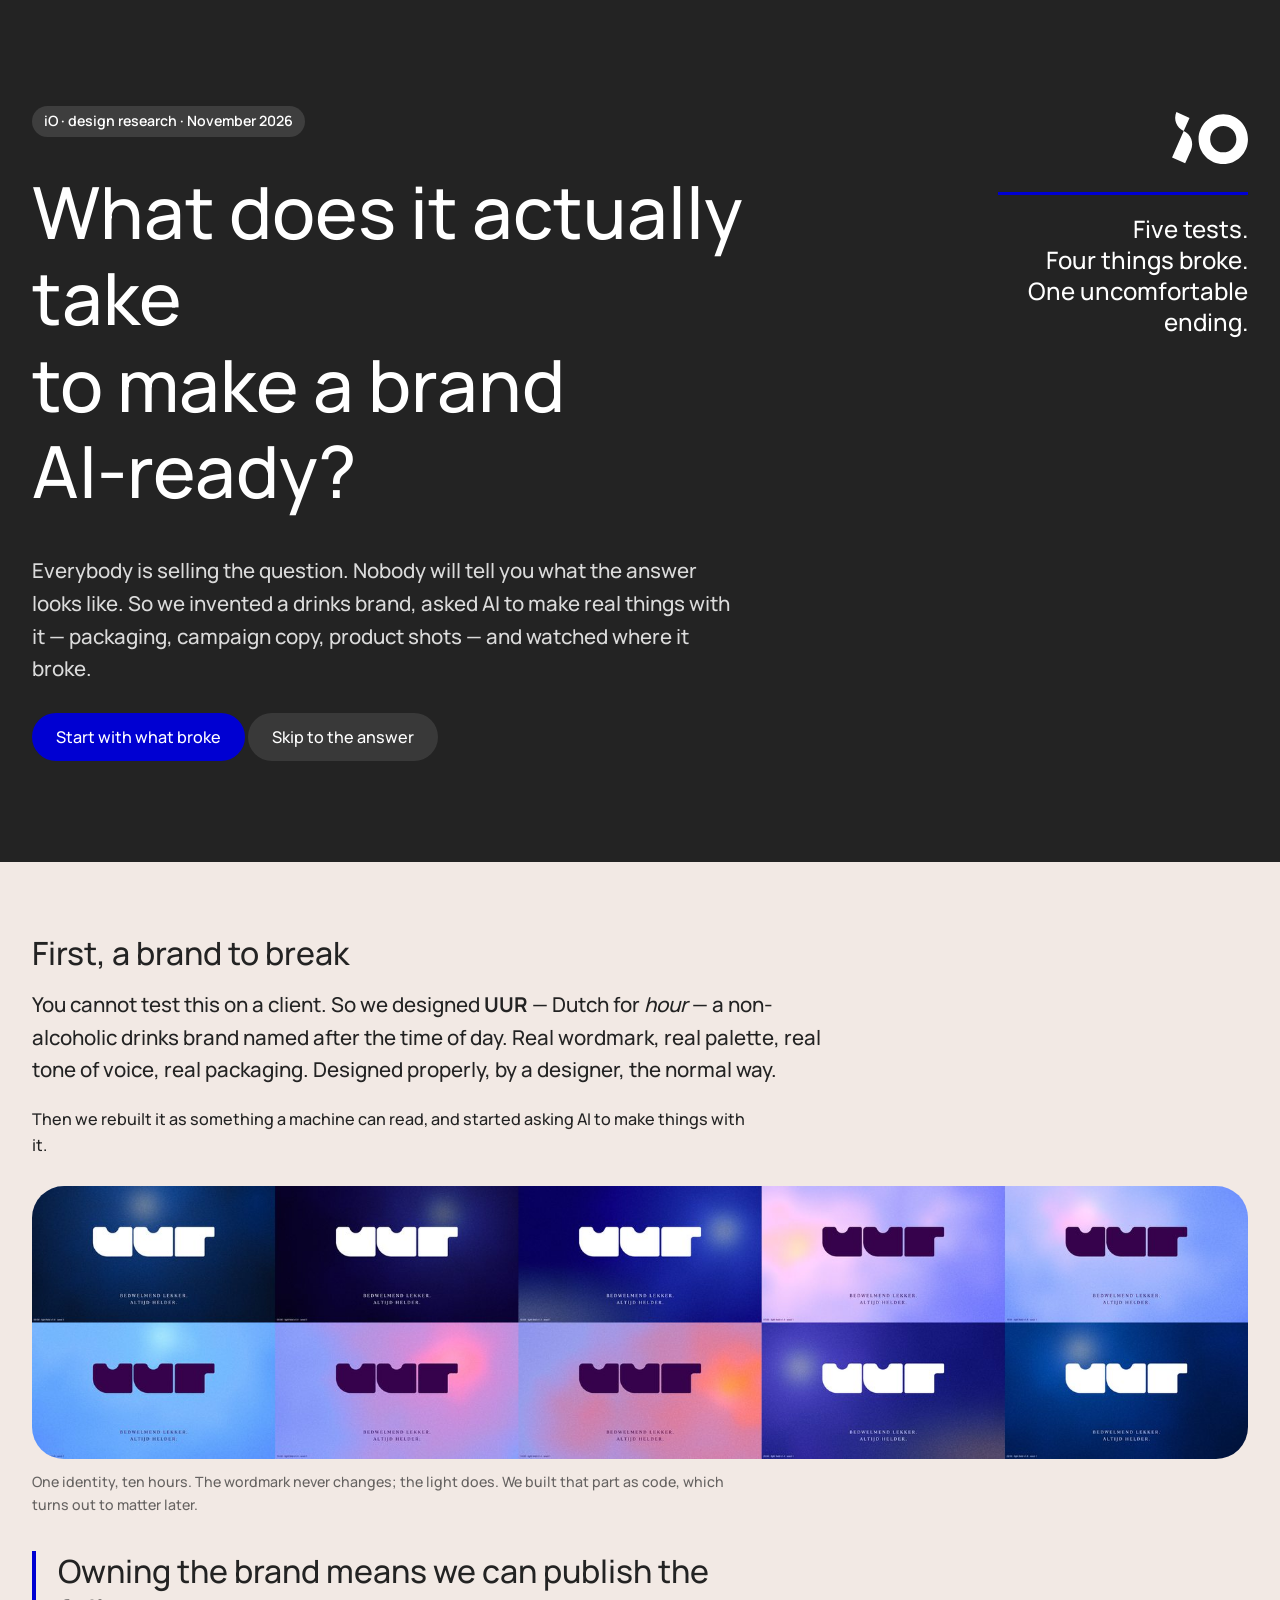
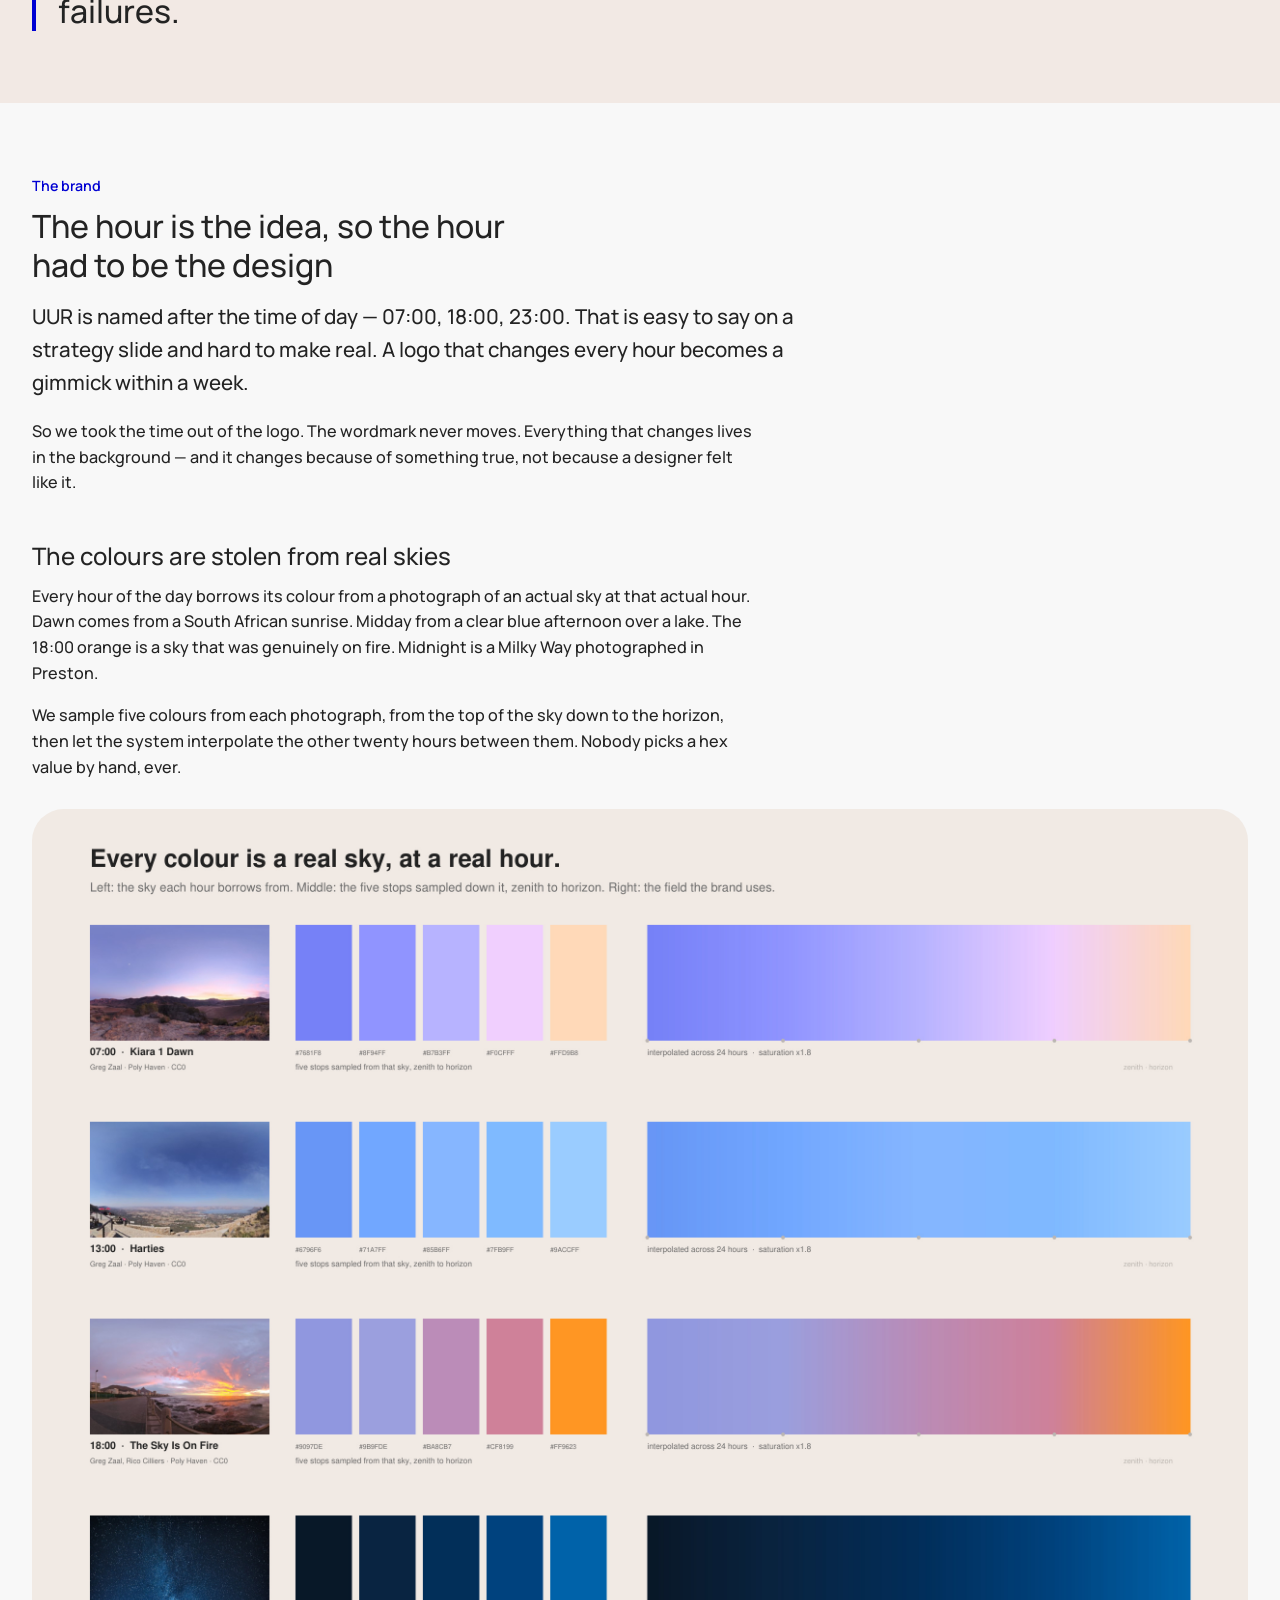
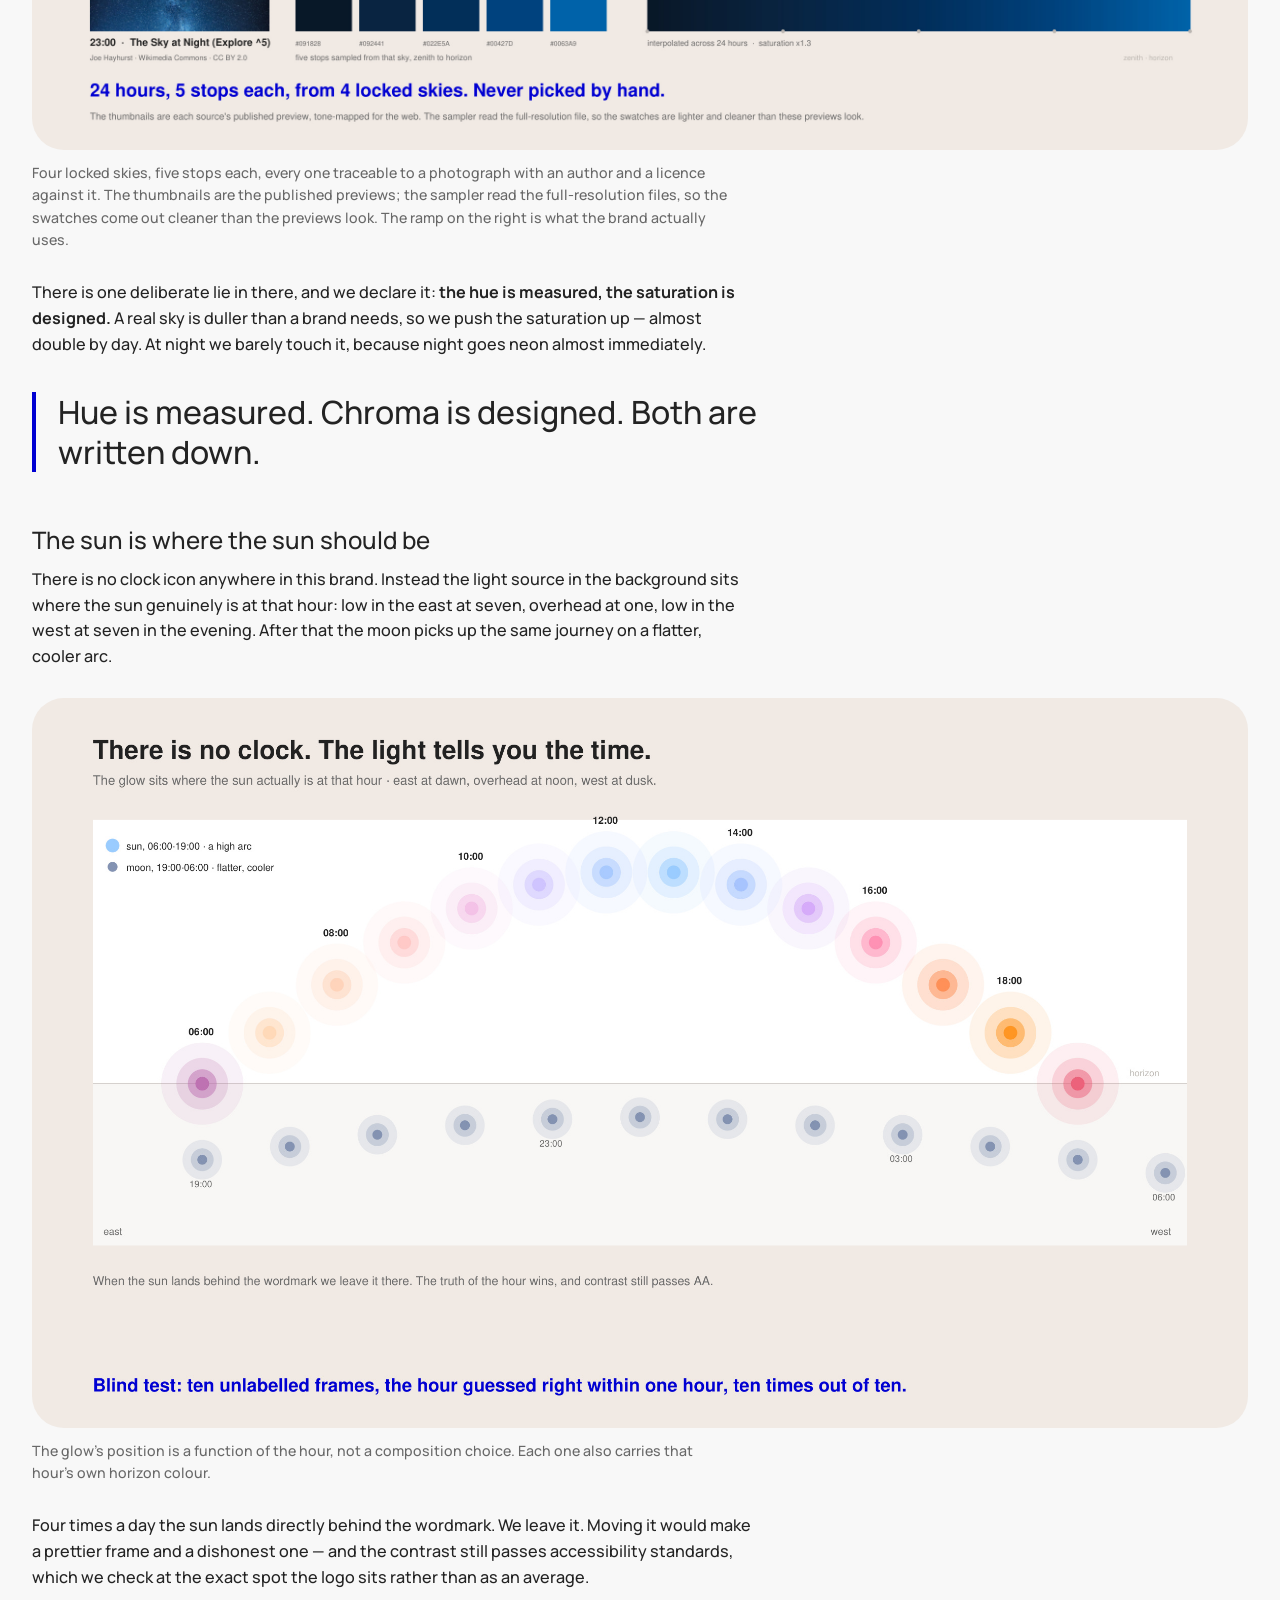
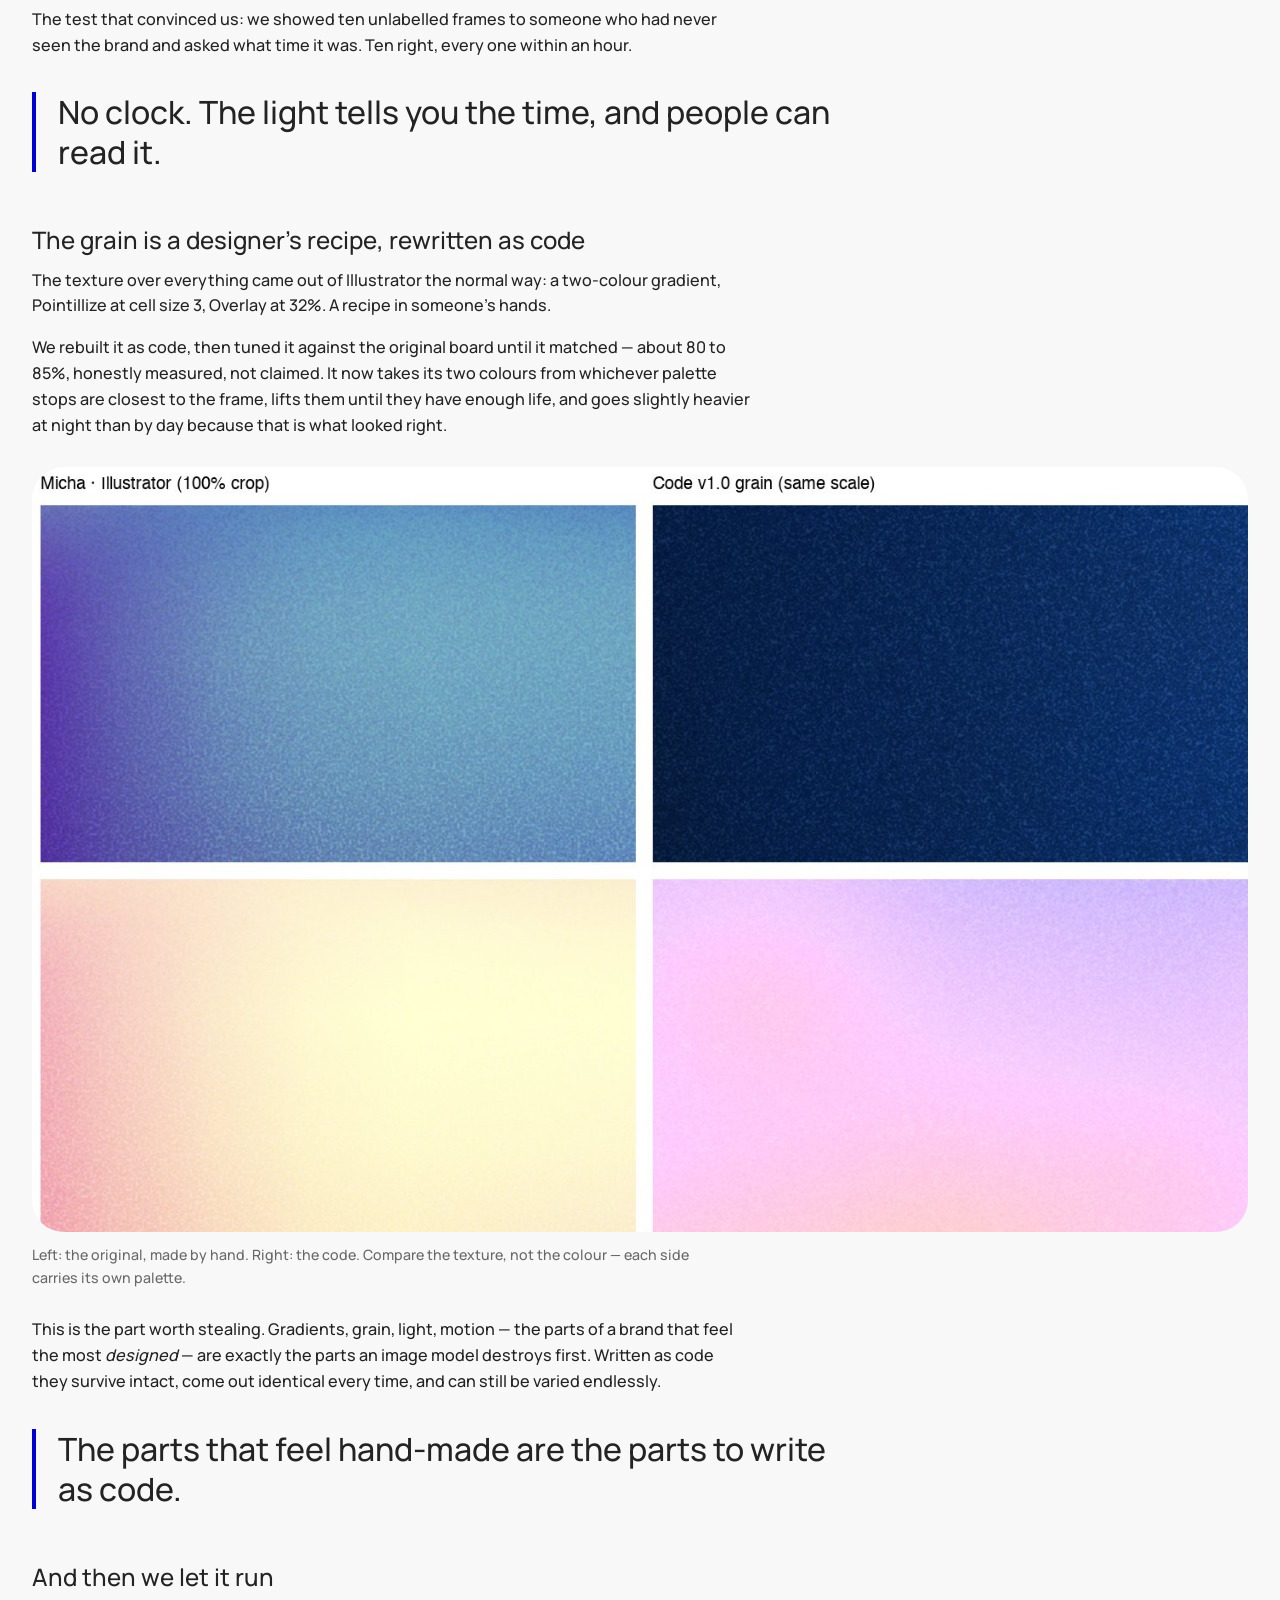
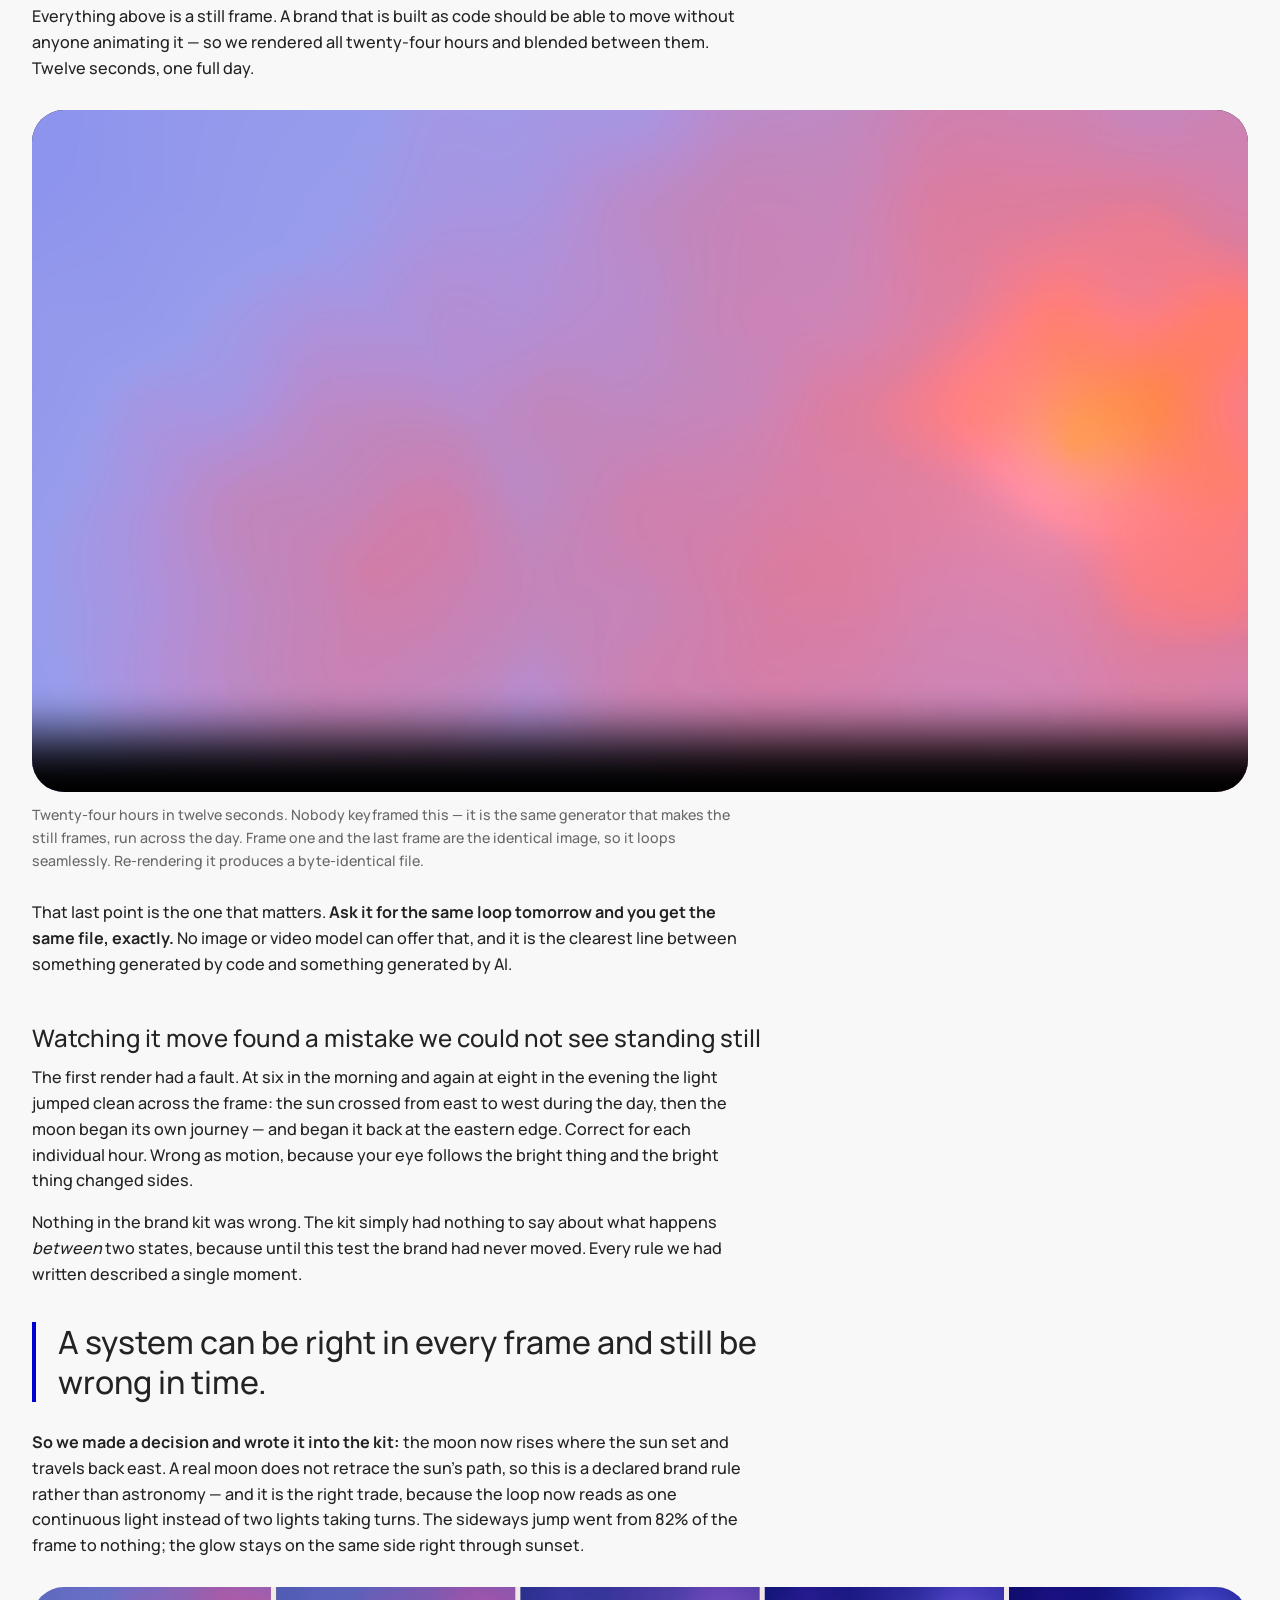
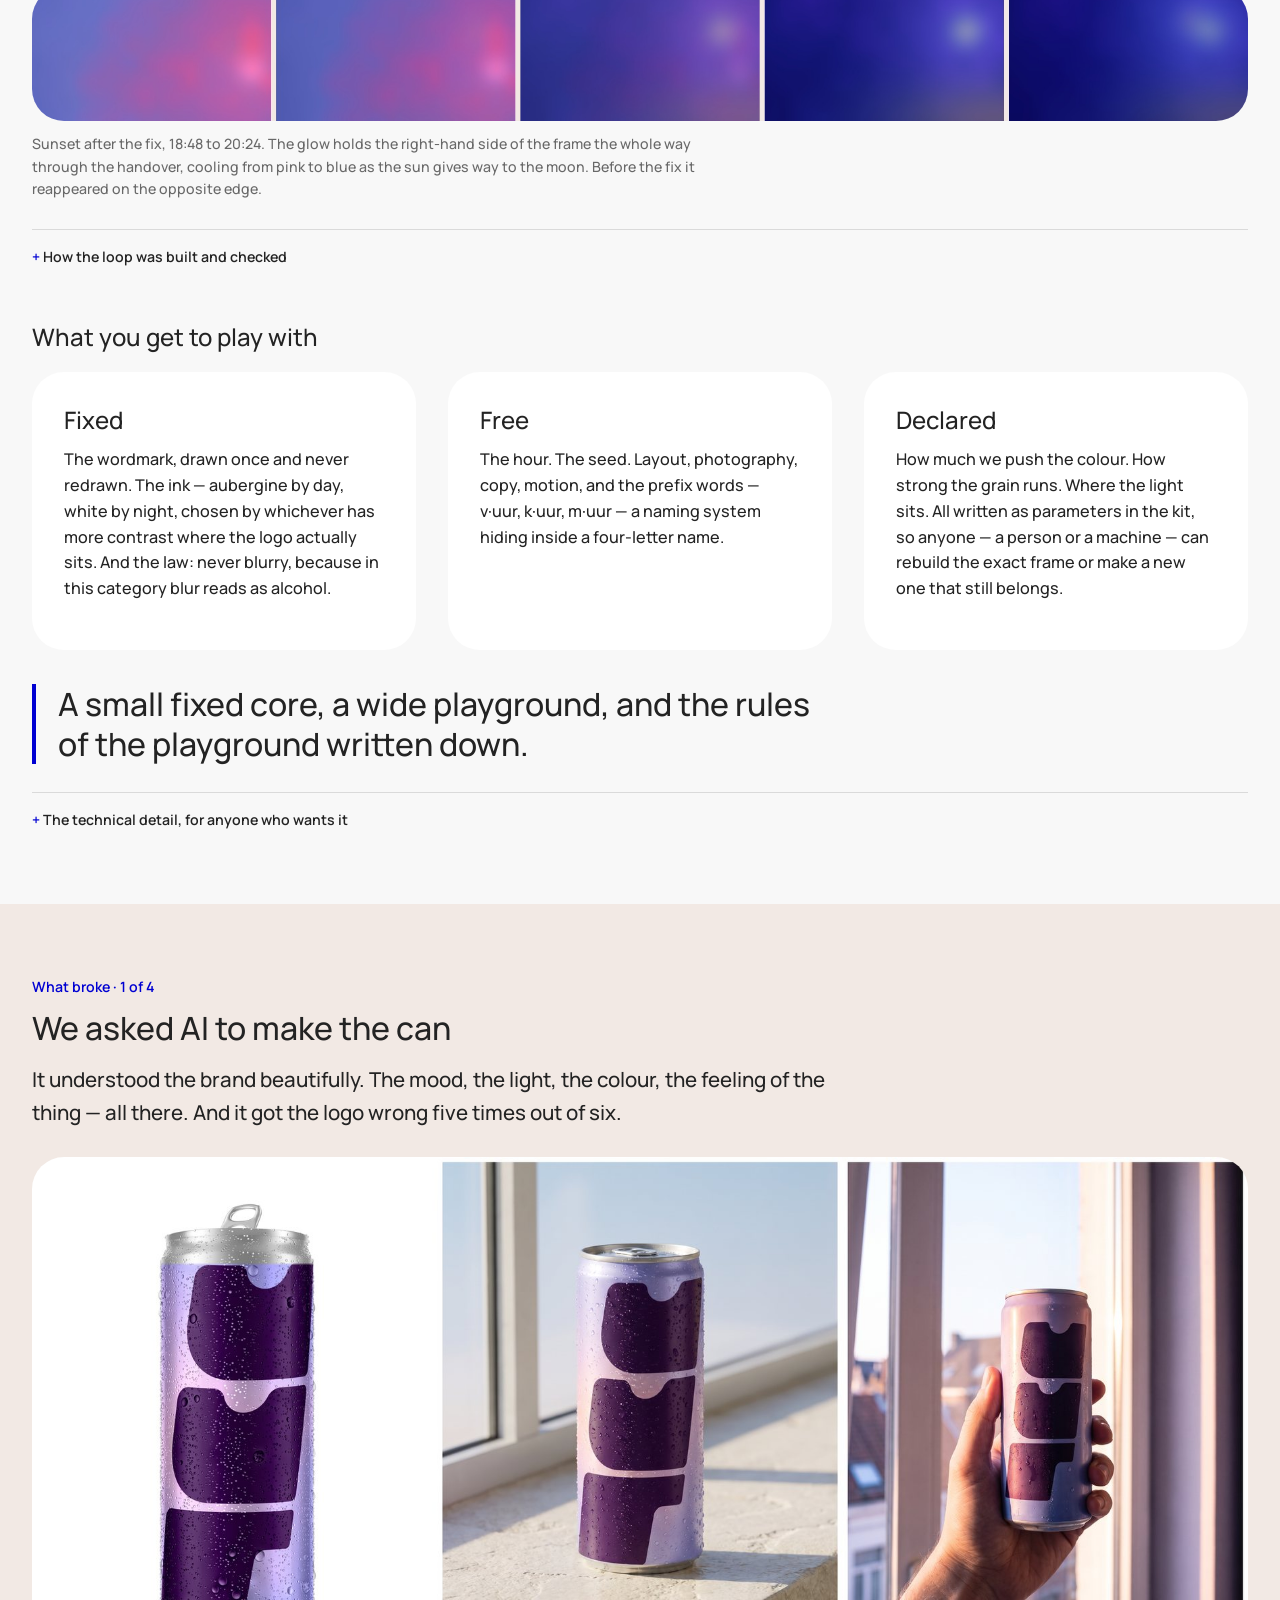
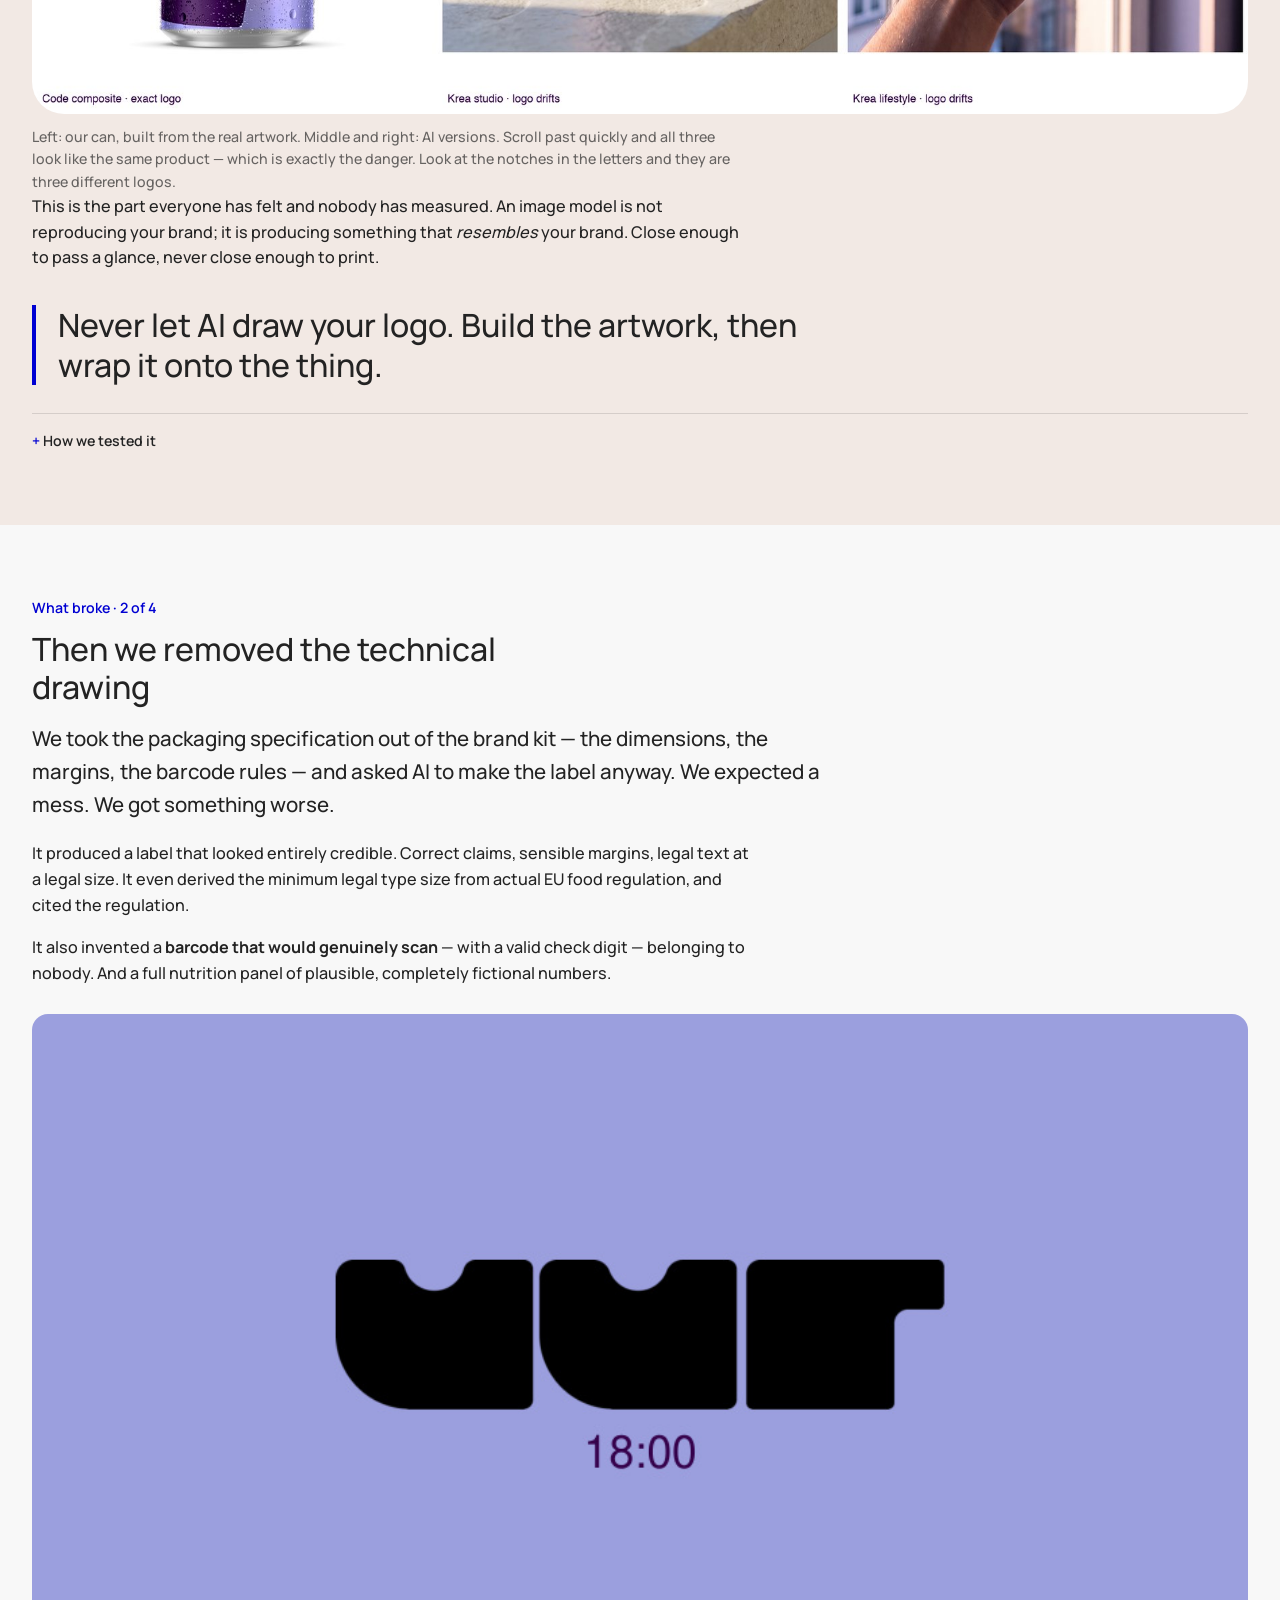
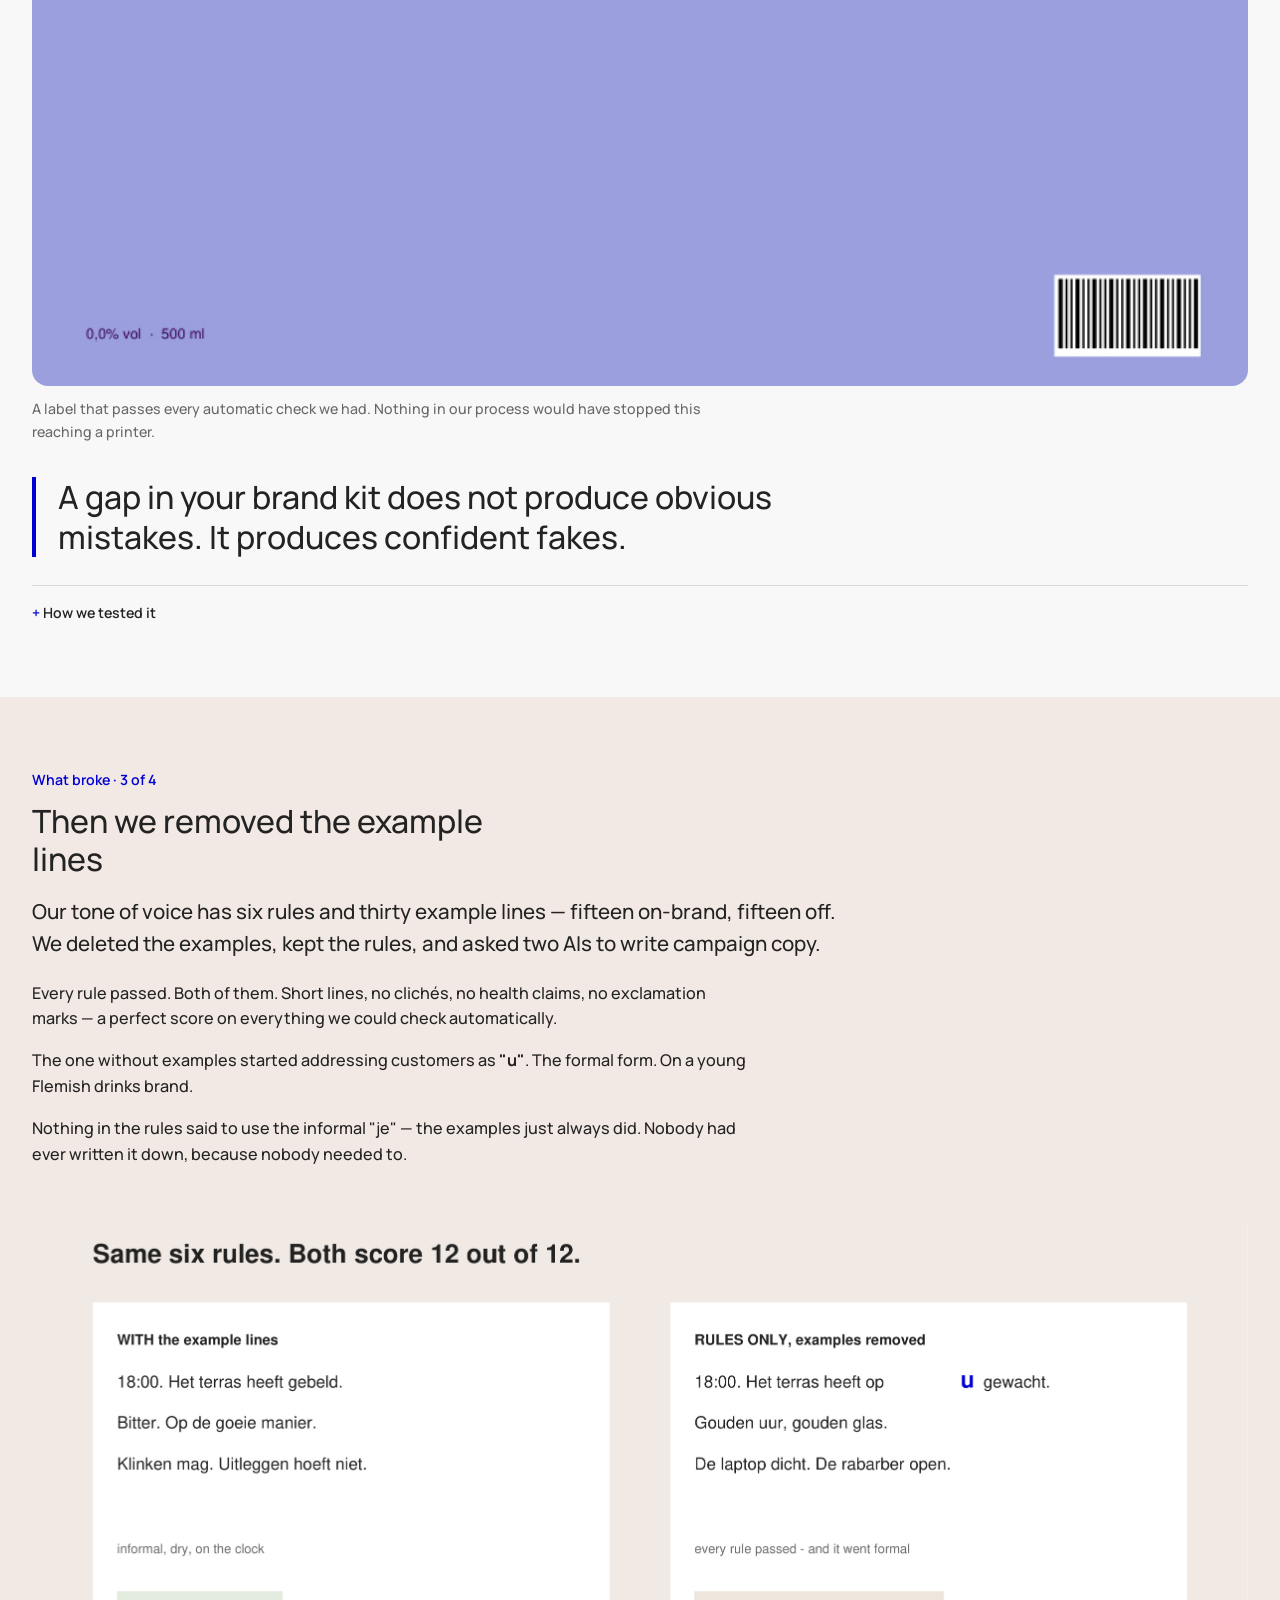
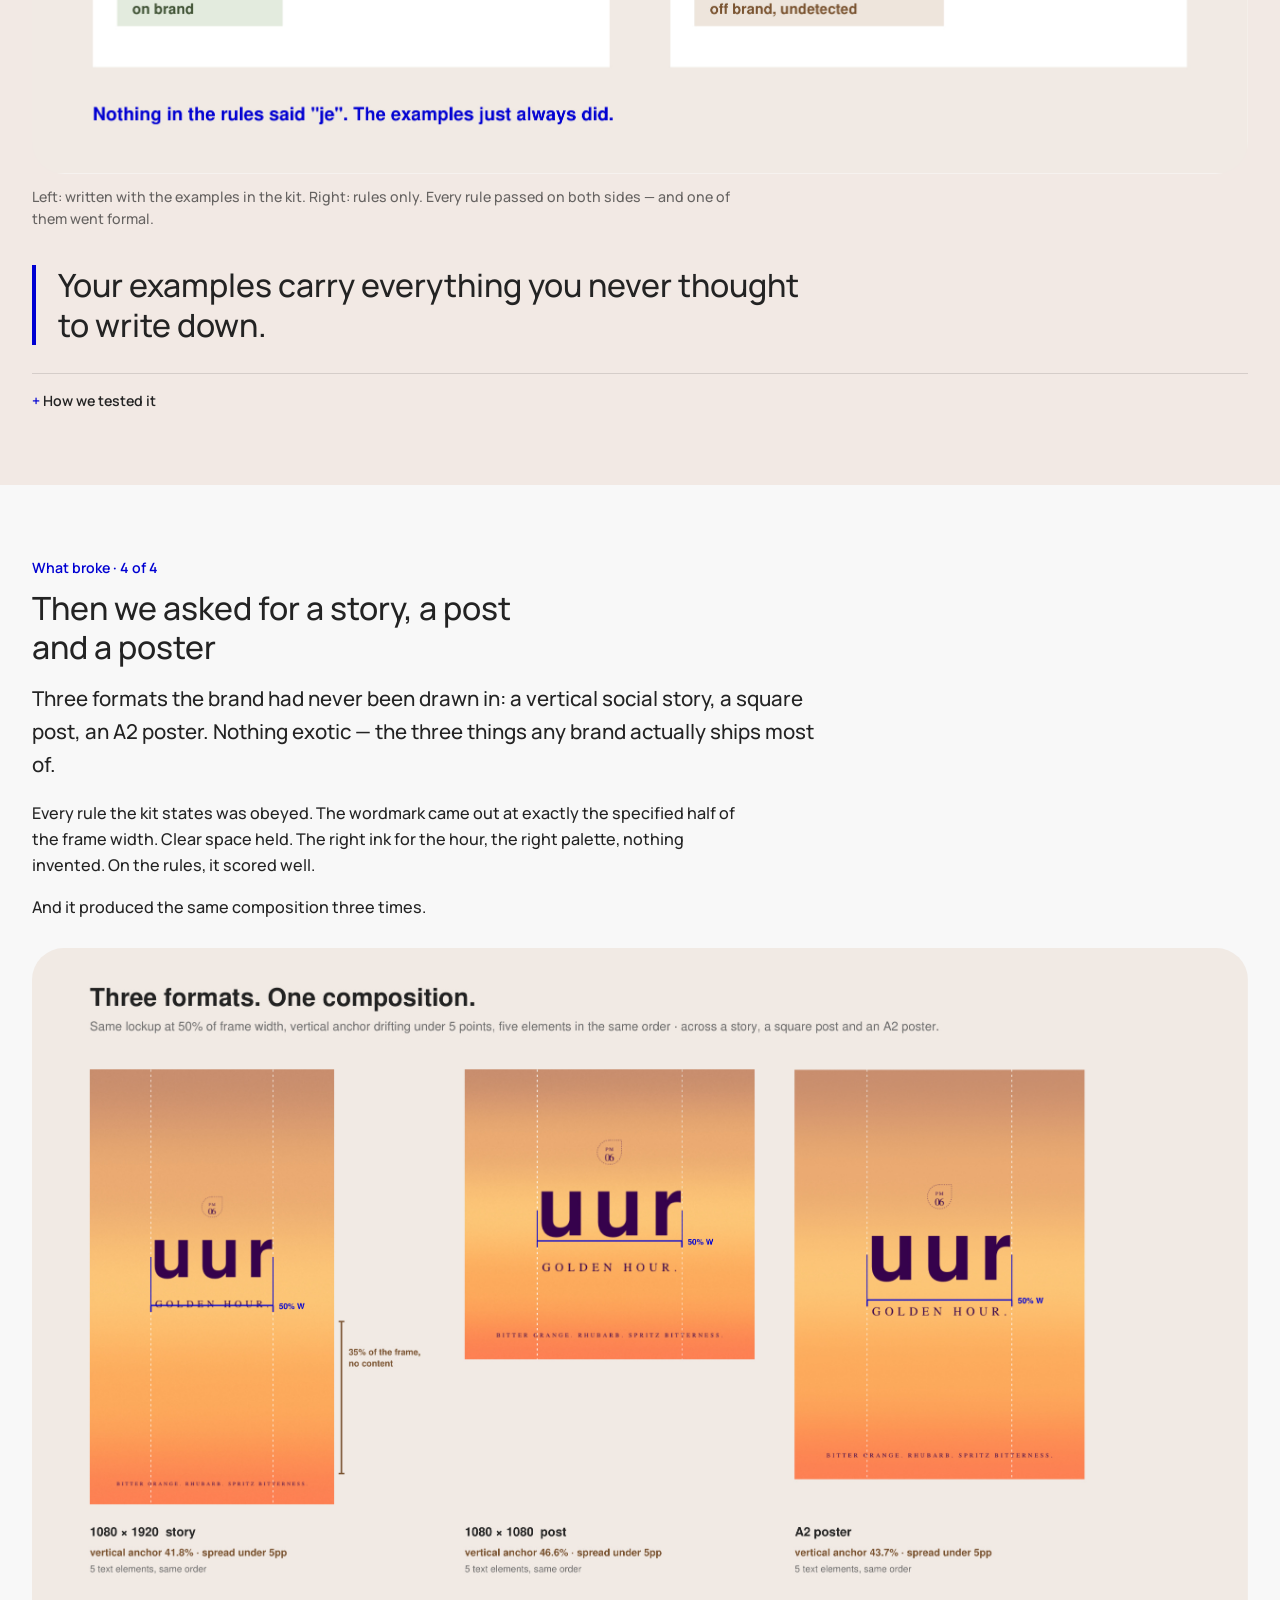
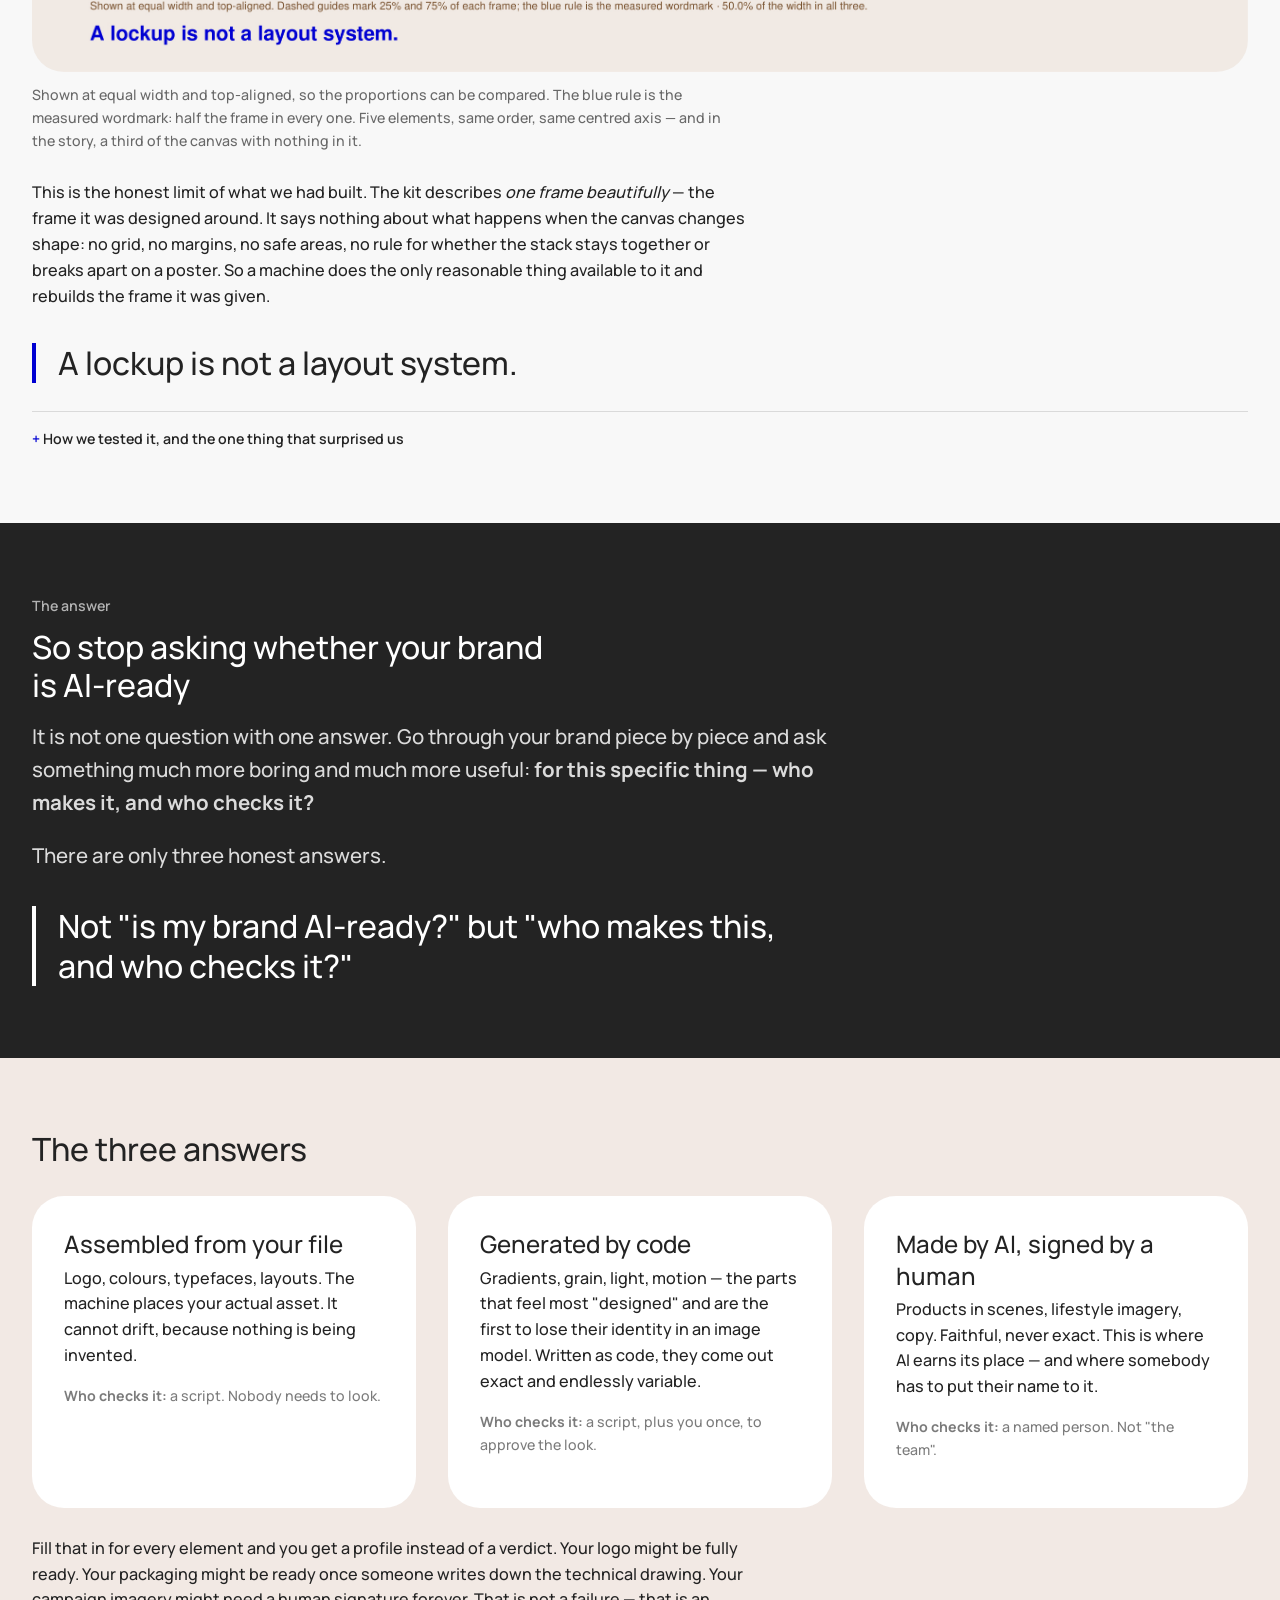
==== commit 7b66b5fa: "Add motion and layout tests; correct logo-source oversight Use the actual UUR master mark in the pac" ====
--- a/index.html
+++ b/index.html
@@ -40,6 +40,7 @@
   figcaption{font-size:var(--io-t-small);line-height:1.6;color:rgba(35,35,35,.68);
       margin-top:12px;max-width:78ch}
   .io-band-dark figcaption{color:rgba(255,255,255,.7)}
+  figure video{width:100%;display:block;border-radius:var(--io-r-card);background:var(--io-ink)}
 
   /* Evidence, folded away. The sceptic opens it; nobody else has to. */
   details{margin-top:28px;border-top:1px solid rgba(35,35,35,.14);padding-top:16px}
@@ -88,7 +89,7 @@
     </div>
     <div class="hero-logo">
       <img src="img/io_logo_white.svg" alt="iO">
-      <p class="hero-claim">Four tests.<br>Three surprises.<br>One uncomfortable ending.</p>
+      <p class="hero-claim">Five tests.<br>Four things broke.<br>One uncomfortable ending.</p>
     </div>
   </div>
 </header>
@@ -134,6 +135,34 @@
   <p style="margin-top:28px">This is the part worth stealing. Gradients, grain, light, motion — the parts of a brand that feel the most <em>designed</em> — are exactly the parts an image model destroys first. Written as code they survive intact, come out identical every time, and can still be varied endlessly.</p>
   <p class="sticks">The parts that feel hand-made are the parts to write as code.</p>
 
+  <h3 style="margin-top:52px">And then we let it run</h3>
+  <p>Everything above is a still frame. A brand that is built as code should be able to move without anyone animating it — so we rendered all twenty-four hours and blended between them. Twelve seconds, one full day.</p>
+  <figure style="margin-top:28px">
+    <video controls loop muted playsinline preload="metadata" poster="img/story_loop_poster.jpg">
+      <source src="img/uur_24h_loop.mp4" type="video/mp4">
+      Your browser cannot play this video. <a href="img/uur_24h_loop.mp4">Download the loop</a>.
+    </video>
+    <figcaption>Twenty-four hours in twelve seconds. Nobody keyframed this — it is the same generator that makes the still frames, run across the day. Frame one and the last frame are the identical image, so it loops seamlessly. Re-rendering it produces a byte-identical file.</figcaption>
+  </figure>
+  <p style="margin-top:28px">That last point is the one that matters. <strong>Ask it for the same loop tomorrow and you get the same file, exactly.</strong> No image or video model can offer that, and it is the clearest line between something generated by code and something generated by AI.</p>
+
+  <h3 style="margin-top:44px">Watching it move found a mistake we could not see standing still</h3>
+  <p>The first render had a fault. At six in the morning and again at eight in the evening the light jumped clean across the frame: the sun crossed from east to west during the day, then the moon began its own journey — and began it back at the eastern edge. Correct for each individual hour. Wrong as motion, because your eye follows the bright thing and the bright thing changed sides.</p>
+  <p>Nothing in the brand kit was wrong. The kit simply had nothing to say about what happens <em>between</em> two states, because until this test the brand had never moved. Every rule we had written described a single moment.</p>
+  <p class="sticks">A system can be right in every frame and still be wrong in time.</p>
+  <p style="margin-top:28px"><strong>So we made a decision and wrote it into the kit:</strong> the moon now rises where the sun set and travels back east. A real moon does not retrace the sun's path, so this is a declared brand rule rather than astronomy — and it is the right trade, because the loop now reads as one continuous light instead of two lights taking turns. The sideways jump went from 82% of the frame to nothing; the glow stays on the same side right through sunset.</p>
+  <figure style="margin-top:28px"><img src="img/story_handover_sunset.jpg" alt="Five frames across sunset showing the glow staying on the right-hand side as the sun hands over to the moon">
+    <figcaption>Sunset after the fix, 18:48 to 20:24. The glow holds the right-hand side of the frame the whole way through the handover, cooling from pink to blue as the sun gives way to the moon. Before the fix it reappeared on the opposite edge.</figcaption></figure>
+  <details>
+    <summary>How the loop was built and checked</summary>
+    <div class="body">
+      <p>The generator renders one hour at a time and would not accept half past seven — its random seed is derived from the hour, so a fraction breaks it. Rather than rewrite the brand code we rendered the twenty-four hours as keyframes and blended between them with a smoothstep. That has a side benefit: every pixel in every frame is still a real palette colour, never an invented one.</p>
+      <p>It only works because the generator was already stable across hours: the measured difference between one o'clock and two o'clock is 7.5 out of 255, so the texture persists and the frames pan rather than flicker. Had it re-randomised per hour, this would have been a rebuild.</p>
+      <p>Three checks. <strong>Does it loop:</strong> the first frame and the twenty-four-hour mark differ by 0.000 out of 255 — the same image. <strong>Is the logo stable:</strong> the loop renders only the background; the wordmark is a separate layer that cannot drift, and the weakest contrast behind it across the whole day is 4.68:1, which passes accessibility. <strong>Is it deterministic:</strong> re-rendering produces identical frames, and the finished MP4 re-encodes to the same SHA-256 hash.</p>
+      <p>What this does not yet show: the product, packaging or type in motion; anything other than a 1140 × 640 frame; and the hard one — exact brand artwork inside a <em>generated</em> video, which is the moving equivalent of the can that failed five times out of six. The continuity rule is now decided and in the kit: the moon rises where the sun set. Micha owns motion.</p>
+    </div>
+  </details>
+
   <h3 style="margin-top:52px">What you get to play with</h3>
   <div class="io-grid io-g3" style="margin-top:20px">
     <div class="io-card">
@@ -164,7 +193,7 @@
 
 <!-- ============================ BEAT 1 ============================ -->
 <section class="io-section beat" id="beat1"><div class="io-wrap">
-  <span class="beat-no">What broke · 1 of 3</span>
+  <span class="beat-no">What broke · 1 of 4</span>
   <h2>We asked AI to make the can</h2>
   <p class="io-lead">It understood the brand beautifully. The mood, the light, the colour, the feeling of the thing — all there. And it got the logo wrong five times out of six.</p>
   <figure style="margin-top:28px"><img src="img/can07_bold_compare.jpg" alt="A code-built can beside two AI-generated cans where the wordmark has drifted">
@@ -182,7 +211,7 @@
 
 <!-- ============================ BEAT 2 ============================ -->
 <section class="io-section io-band-alt beat"><div class="io-wrap">
-  <span class="beat-no">What broke · 2 of 3</span>
+  <span class="beat-no">What broke · 2 of 4</span>
   <h2>Then we removed the technical drawing</h2>
   <p class="io-lead">We took the packaging specification out of the brand kit — the dimensions, the margins, the barcode rules — and asked AI to make the label anyway. We expected a mess. We got something worse.</p>
   <p>It produced a label that looked entirely credible. Correct claims, sensible margins, legal text at a legal size. It even derived the minimum legal type size from actual EU food regulation, and cited the regulation.</p>
@@ -202,7 +231,7 @@
 
 <!-- ============================ BEAT 3 ============================ -->
 <section class="io-section beat"><div class="io-wrap">
-  <span class="beat-no">What broke · 3 of 3</span>
+  <span class="beat-no">What broke · 3 of 4</span>
   <h2>Then we removed the example lines</h2>
   <p class="io-lead">Our tone of voice has six rules and thirty example lines — fifteen on-brand, fifteen off. We deleted the examples, kept the rules, and asked two AIs to write campaign copy.</p>
   <p>Every rule passed. Both of them. Short lines, no clichés, no health claims, no exclamation marks — a perfect score on everything we could check automatically.</p>
@@ -222,6 +251,29 @@
   </details>
 </div></section>
 
+<!-- ============================ BEAT 4 ============================ -->
+<section class="io-section io-band-alt beat"><div class="io-wrap">
+  <span class="beat-no">What broke · 4 of 4</span>
+  <h2>Then we asked for a story, a post and a poster</h2>
+  <p class="io-lead">Three formats the brand had never been drawn in: a vertical social story, a square post, an A2 poster. Nothing exotic — the three things any brand actually ships most of.</p>
+  <p>Every rule the kit states was obeyed. The wordmark came out at exactly the specified half of the frame width. Clear space held. The right ink for the hour, the right palette, nothing invented. On the rules, it scored well.</p>
+  <p>And it produced the same composition three times.</p>
+  <figure style="margin-top:28px"><img src="img/story_layout.jpg" alt="The three formats side by side at equal width, showing the wordmark at an identical proportion in each">
+    <figcaption>Shown at equal width and top-aligned, so the proportions can be compared. The blue rule is the measured wordmark: half the frame in every one. Five elements, same order, same centred axis — and in the story, a third of the canvas with nothing in it.</figcaption></figure>
+  <p style="margin-top:28px">This is the honest limit of what we had built. The kit describes <em>one frame beautifully</em> — the frame it was designed around. It says nothing about what happens when the canvas changes shape: no grid, no margins, no safe areas, no rule for whether the stack stays together or breaks apart on a poster. So a machine does the only reasonable thing available to it and rebuilds the frame it was given.</p>
+  <p class="sticks">A lockup is not a layout system.</p>
+  <details>
+    <summary>How we tested it, and the one thing that surprised us</summary>
+    <div class="body">
+      <p>A fresh AI in a separate session received the brand kit's layout, typography, logo, colour and do-and-don't sections word for word — about 1,600 words, including the colour values and the typefaces. One correction to be straight about: we told it to set the wordmark as type because the master file was unavailable. That was wrong — the file was available. The layout finding stands, since it is about composition rather than the mark, but that constraint was ours and not the kit's. Then: make a 1080×1920 story, a 1080×1080 post and an A2 poster for 18:00. The scoring criteria were written and locked before any of it existed, and every one of them quotes a rule the kit actually states.</p>
+      <p>It scored 18 of 24, identically across all three formats. What failed: the hour ended up beside the wordmark in a badge rather than above it, and the background strayed from the palette. What passed: aspect ratio, wordmark proportion, clear space, ink, type minimums, no invented elements.</p>
+      <p><strong>The surprise was that the proportional rules generalised perfectly.</strong> We expected "the wordmark is 50% of frame width" and "clear space of at least a quarter of the wordmark height" to fall apart on an aspect ratio nobody had written down. They held exactly, in all three. A rule expressed as a ratio is format-independent by construction — which is possibly the cheapest single thing any brand kit can do to become machine-usable. Write proportions, not millimetres.</p>
+      <p>Honest tolerance on the headline: the vertical anchor is not literally identical — 41.8%, 46.6%, 43.7%, a spread just under five points. The defensible claim is that the lockup is invariant and the anchor barely moves, not that the three files are the same image.</p>
+      <p>One more caveat worth stating: all three formats came out of a single session, so some of the sameness may be the agent reusing its own code rather than the kit forcing it. A cleaner re-run would brief each format in its own isolated context.</p>
+    </div>
+  </details>
+</div></section>
+
 <!-- ============================ THE ANSWER ============================ -->
 <section class="io-section io-band-dark beat" id="answer"><div class="io-wrap">
   <span class="beat-no">The answer</span>
@@ -256,7 +308,7 @@
     <summary>What the full map looks like</summary>
     <div class="body">
       <p>We filled this in for all fourteen parts of UUR: wordmark, small-size cut, micro mark, colour tokens, light field, grain, type system, packaging specification, flat artwork, pack mockup, tone of voice, lifestyle imagery, motion. Each row carries who makes it, who checks it, the quality bar, a named owner — and how much evidence we actually have.</p>
-      <p>Filling it in is what exposed our own gaps. Motion has no evidence and no owner: the one part of the brand that is still just a claim. Our typeface licensing is not closed. We print those rather than rounding them up, because a map that hides its empty rows is marketing.</p>
+      <p>Filling it in is what exposed our own gaps. Motion was the one part of the brand that was still just a claim — which is exactly why we went and tested it, and why the loop above exists. Micha owns motion and the continuity rule is decided. Our typeface licensing is still not closed. We print those rather than rounding them up, because a map that hides its empty rows is marketing.</p>
       <p>The full table, with the measured evidence per row, is in <a href="index_full_record.html">the full record</a>.</p>
     </div>
   </details>
@@ -279,7 +331,7 @@
     <div class="body">
       <p>The checker now answers two separate questions and never adds them together. <strong>Can this be printed?</strong> — thirteen checks on dimensions, margins, type sizes, claims, barcode clearance. <strong>Is this our brand?</strong> — three checks comparing the artwork against the source files: the wordmark against the master drawing, the typeface against the approved list, the colours against the brand kit itself.</p>
       <p>The second set has to compare against the real assets. Our colour check had been comparing the artwork to a value copied into the specification — which was a placeholder. It was marking its own homework.</p>
-      <p>Scored honestly, our showcase file is <strong>13 out of 13 on printable, 1 out of 3 on ours</strong>: it says UUR, but in Helvetica, with placeholder colours. The caption admitted the stand-ins in words while the headline number contradicted it.</p>
+      <p>Scored honestly, our showcase file is <strong>13 out of 13 on printable, 1 out of 3 on ours</strong>: it says UUR, but in Helvetica, with placeholder colours. And here is the part that stings: <strong>the real wordmark had been sitting in the project since October.</strong> We built the first version with a stand-in, never revisited it, and then repeated for weeks that the work was waiting on a file that was already there. The caption admitted the stand-ins while the headline number contradicted it.</p>
       <p>We kept the fake labels as permanent tests. A check that has never been shown to fail something is not a check.</p>
     </div>
   </details>
@@ -305,7 +357,7 @@
 <section class="io-section io-band-dark beat"><div class="io-wrap">
   <span class="beat-no">Where we are</span>
   <h2 style="color:#fff">Still running</h2>
-  <p class="io-lead" style="color:rgba(255,255,255,.84);max-width:62ch">Four tests done, two to go. We still owe ourselves a motion test, and a Flemish reader has to judge twenty-four lines of copy that no machine can score. The packaging file needs the real wordmark and the real colours before it is genuinely ours.</p>
+  <p class="io-lead" style="color:rgba(255,255,255,.84);max-width:62ch">Six tests done. The motion loop closed the last part of the brand that was only a claim — and promptly found a continuity mistake nobody had noticed standing still. Still outstanding: a Flemish reader has to judge twenty-four lines of copy no machine can score, the packaging file needs the real wordmark and real colours before it is genuinely ours, Micha owns motion and the continuity rule is written into the kit. The newest gap is the layout system: the kit can build one frame and will rebuild that same frame at any size, so a grid, safe areas and per-format rules are the next thing to write.</p>
   <p class="io-lead" style="color:rgba(255,255,255,.84);max-width:62ch">We publish the gaps because the whole point was to replace a slogan with something that can be checked — including by you.</p>
   <p style="margin-top:28px">
     <a class="io-btn io-btn--quiet-on-dark" href="index_full_record.html">Read the full record</a>
@@ -314,8 +366,8 @@
 
 <footer class="io-section"><div class="io-wrap">
   <p class="meta">iO · Brand AI-Readiness, design research · UUR is an invented brand, created so that failures can be published.</p>
-  <p class="meta">Sky photographs shown and sampled: <em>Kiara 1 Dawn</em>, <em>Harties</em> and <em>The Sky Is On Fire</em> by Greg Zaal and Rico Cilliers (Poly Haven, CC0); <em>The Sky at Night (Explore ^5)</em> by Joe Hayhurst (Wikimedia Commons, CC BY 2.0). Additional colour values sampled from photographs by Jason Jacobs (CC BY 2.0) and Yugesh Pandey (CC BY-SA 4.0); those photographs are not reproduced here. Can mockup: stock render, internal use only. AI-generated images are labelled as such throughout.</p>
-  <p class="meta"><strong>Work in progress, published deliberately.</strong> The packaging file shown uses a stand-in typeface and placeholder colours, not the final UUR wordmark or palette — it demonstrates the method, not a finished brand. Pack dimensions (can Ø 66 × 193 mm, artwork 207.7 × 166 mm; bottle Ø 75 × 300 mm, label 89.7 × 99 mm) are standard industry measurements — the wrap width is simply π × 66 mm. No third-party template file, render or artwork is reproduced here.</p>
+  <p class="meta">Sky colours sampled from photographs by Greg Zaal and Rico Cilliers (Poly Haven, CC0), Joe Hayhurst and Jason Jacobs (CC BY 2.0) and Yugesh Pandey (CC BY-SA 4.0). Can mockup: stock render, internal use only. AI-generated images are labelled as such throughout.</p>
+  <p class="meta"><strong>Not cleared for external publication.</strong> Pack dimensions come from parametric mockup-template references whose licence and vendor attribution are still being recorded. The packaging file shown uses a stand-in typeface and placeholder colours rather than the final UUR wordmark and palette — our own oversight, since the designed wordmark was in the project throughout, and the first thing on the list to put right.</p>
   <p class="meta">Styled with the iO Web 2026 system — tokens measured from iodigital.com, 1 November 2026. Manrope via Google Fonts.</p>
 </div></footer>
 
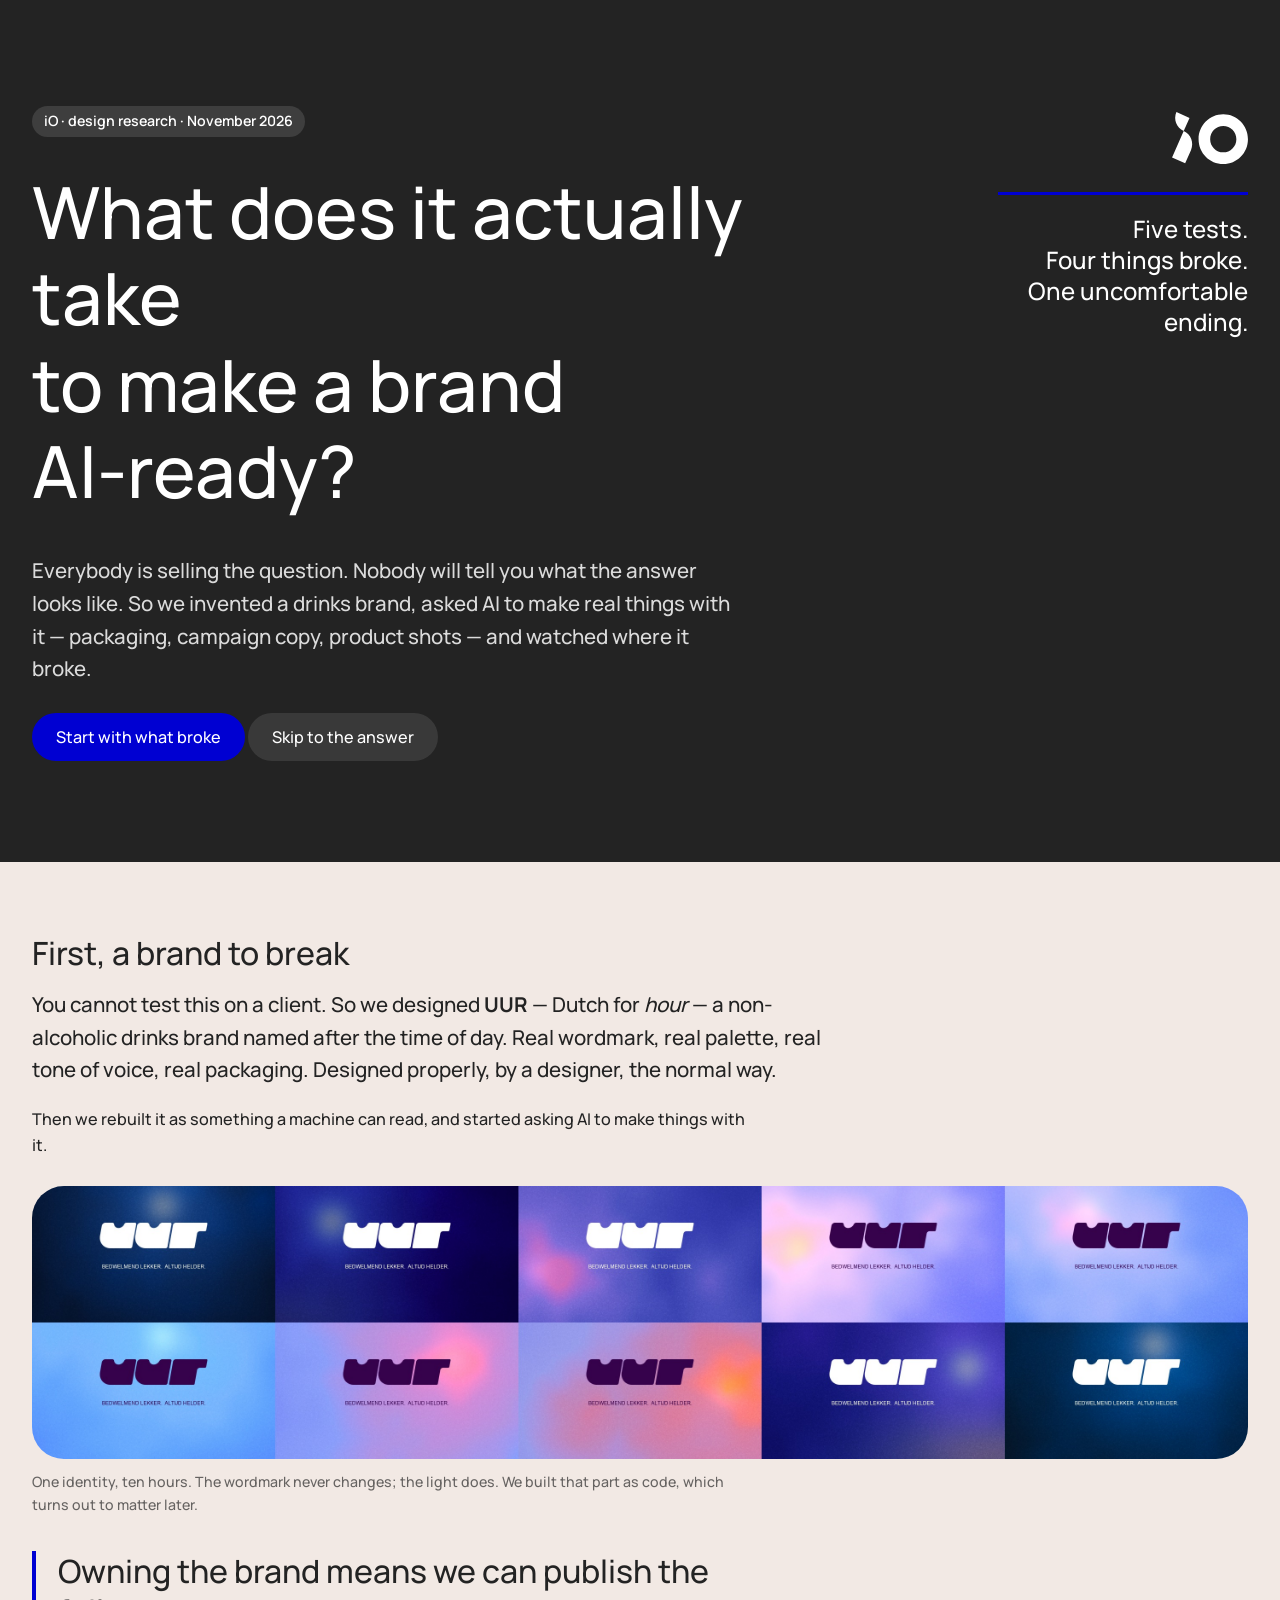
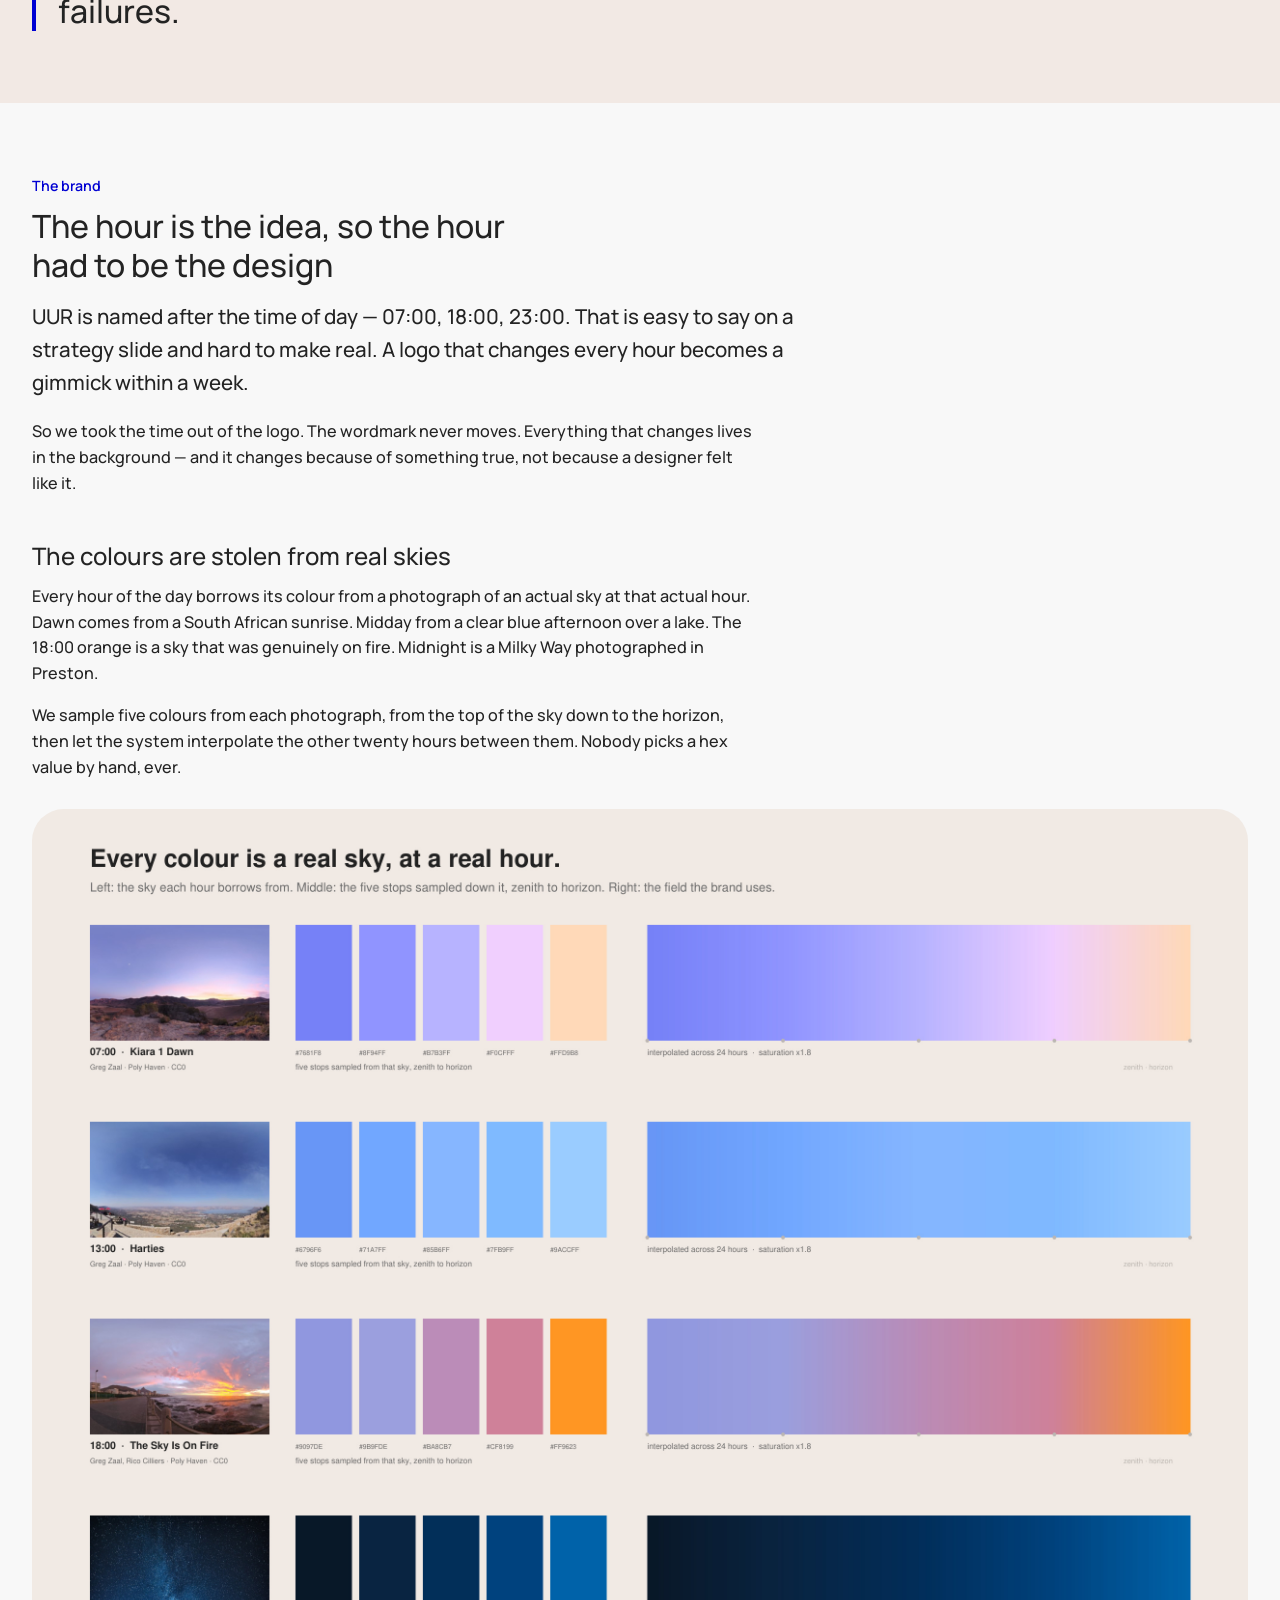
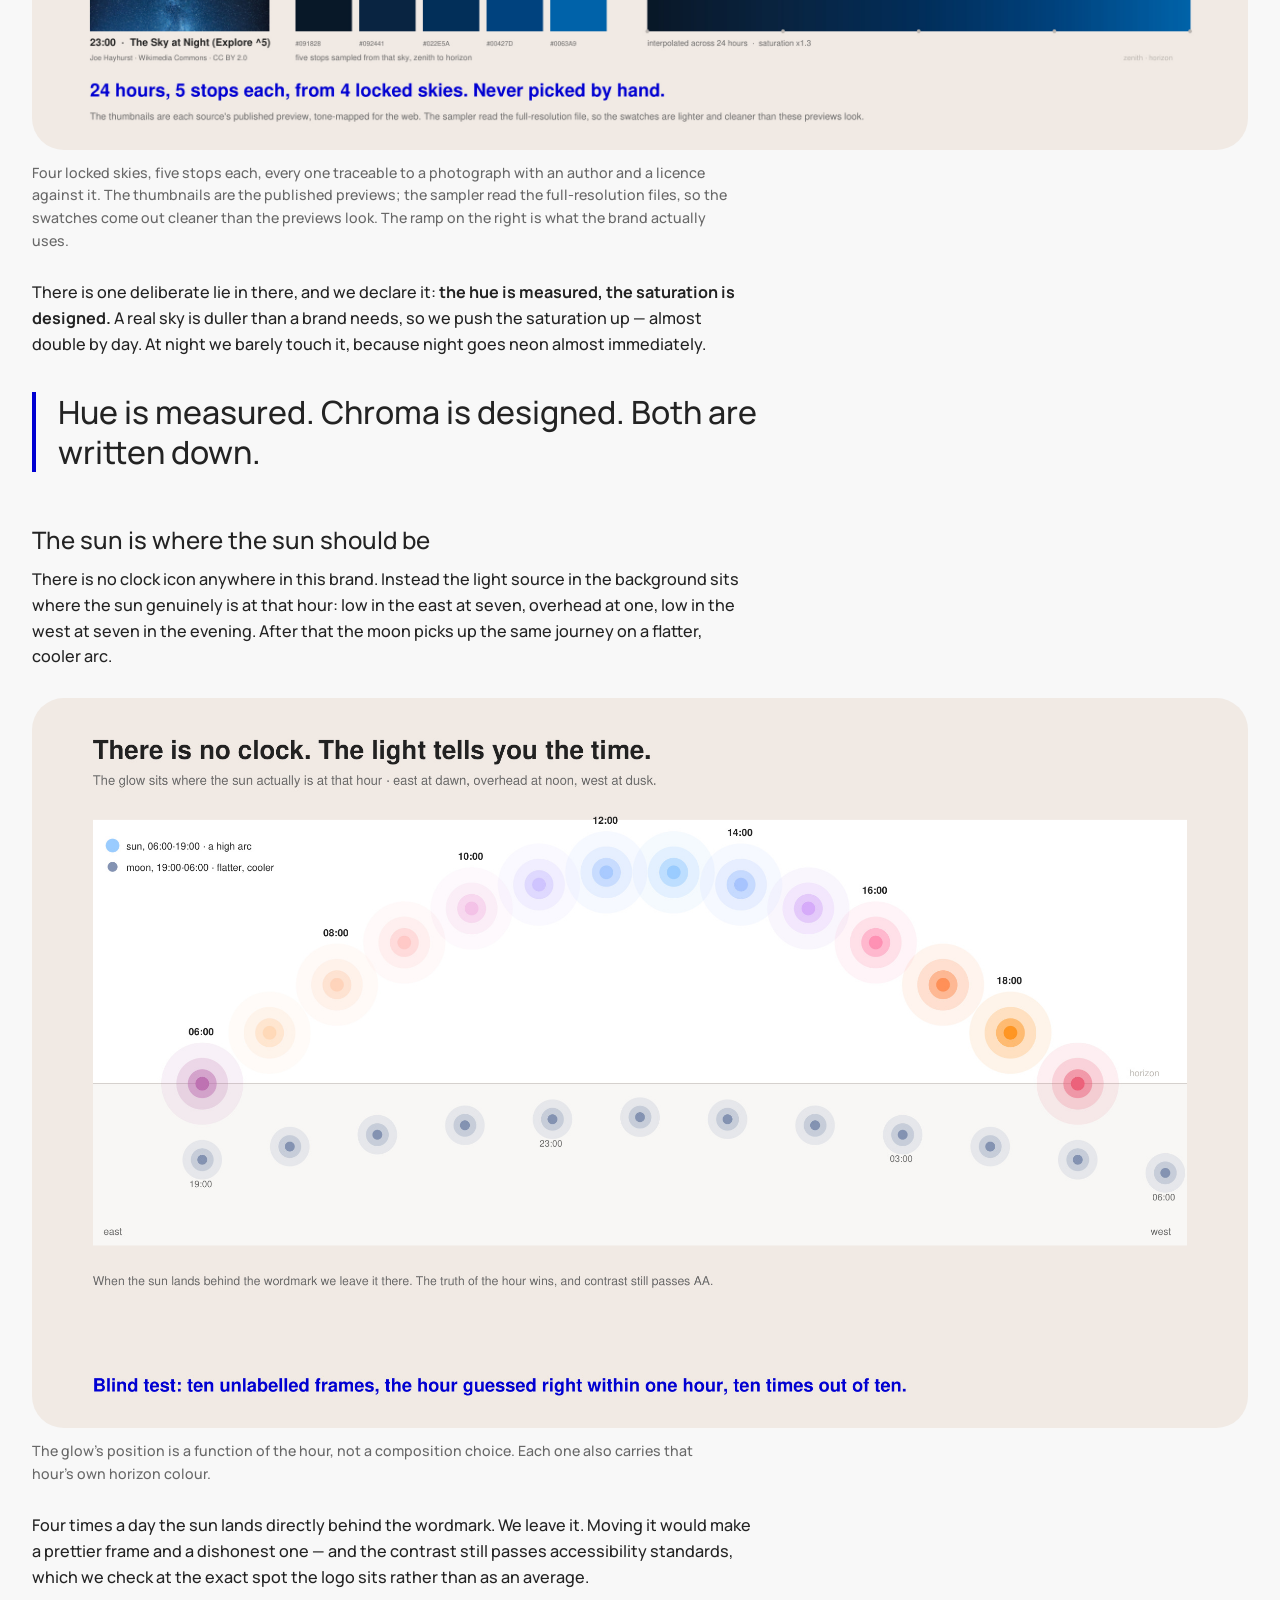
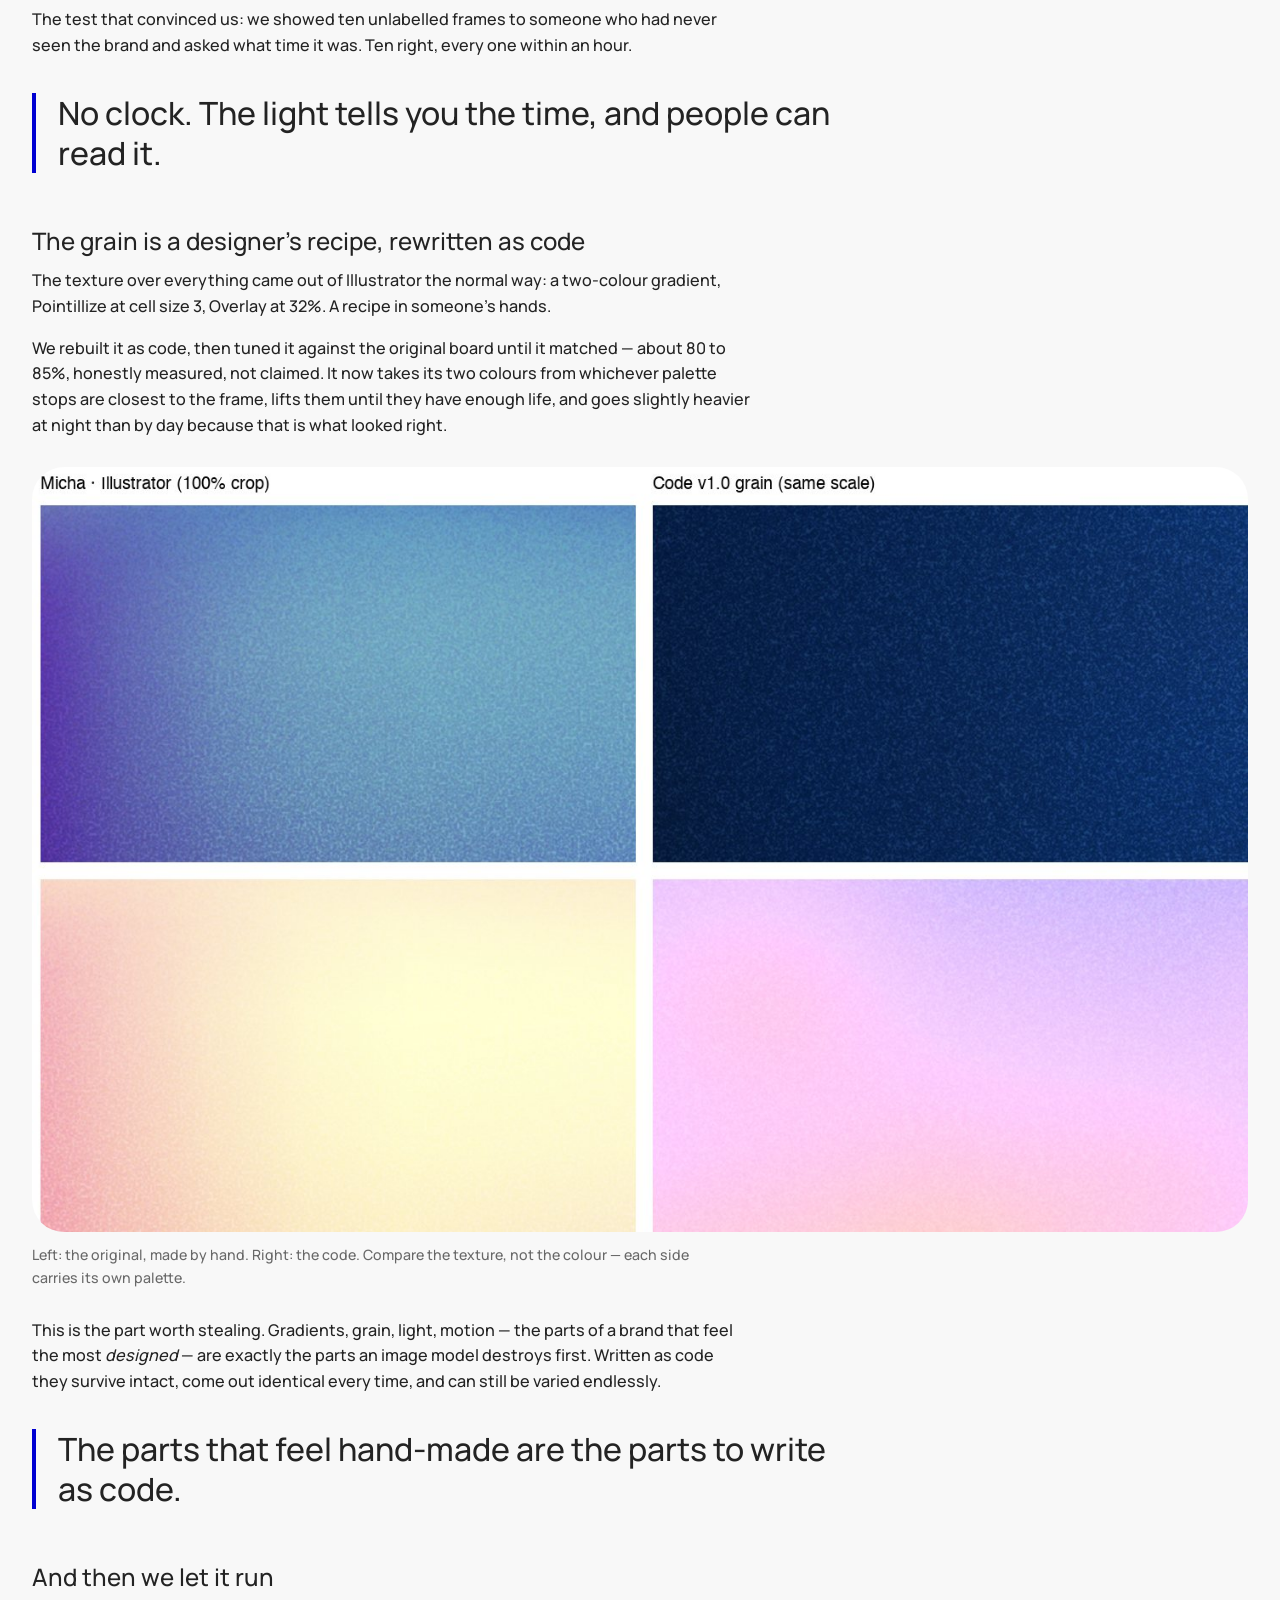
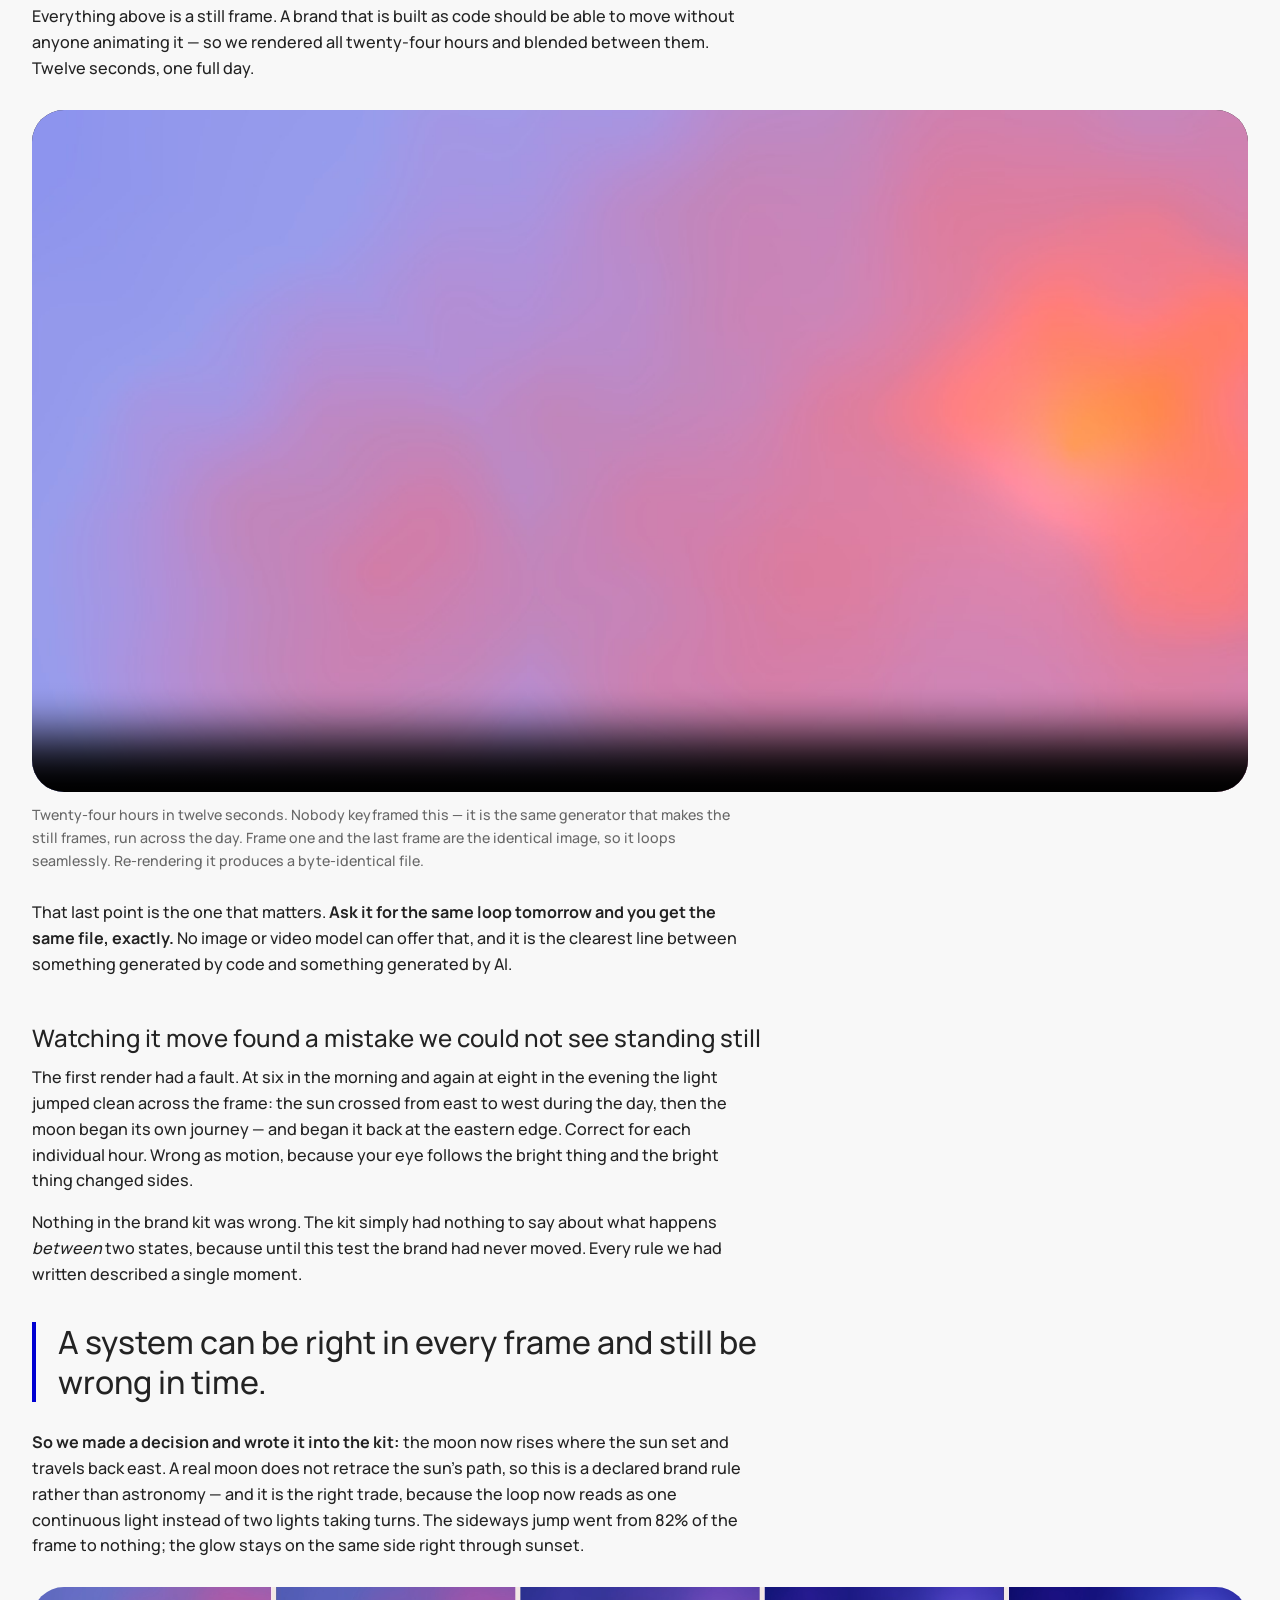
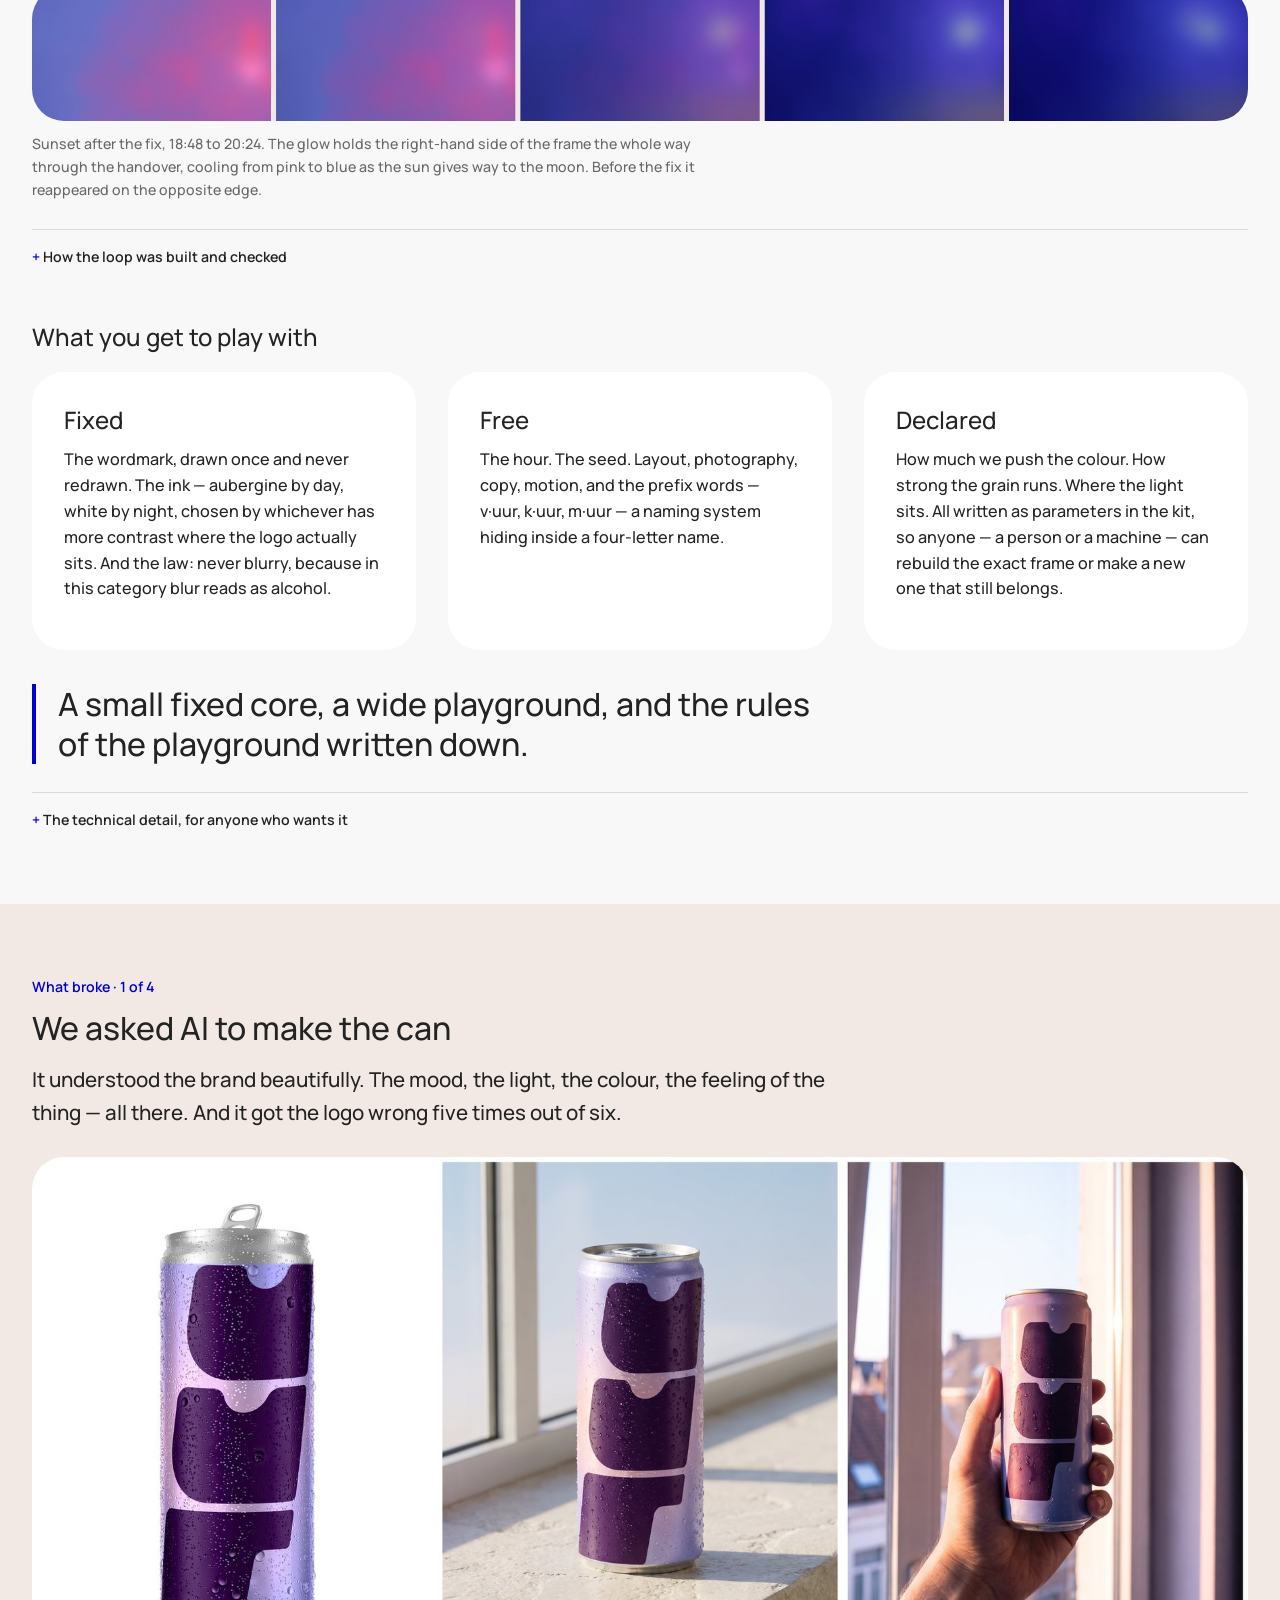
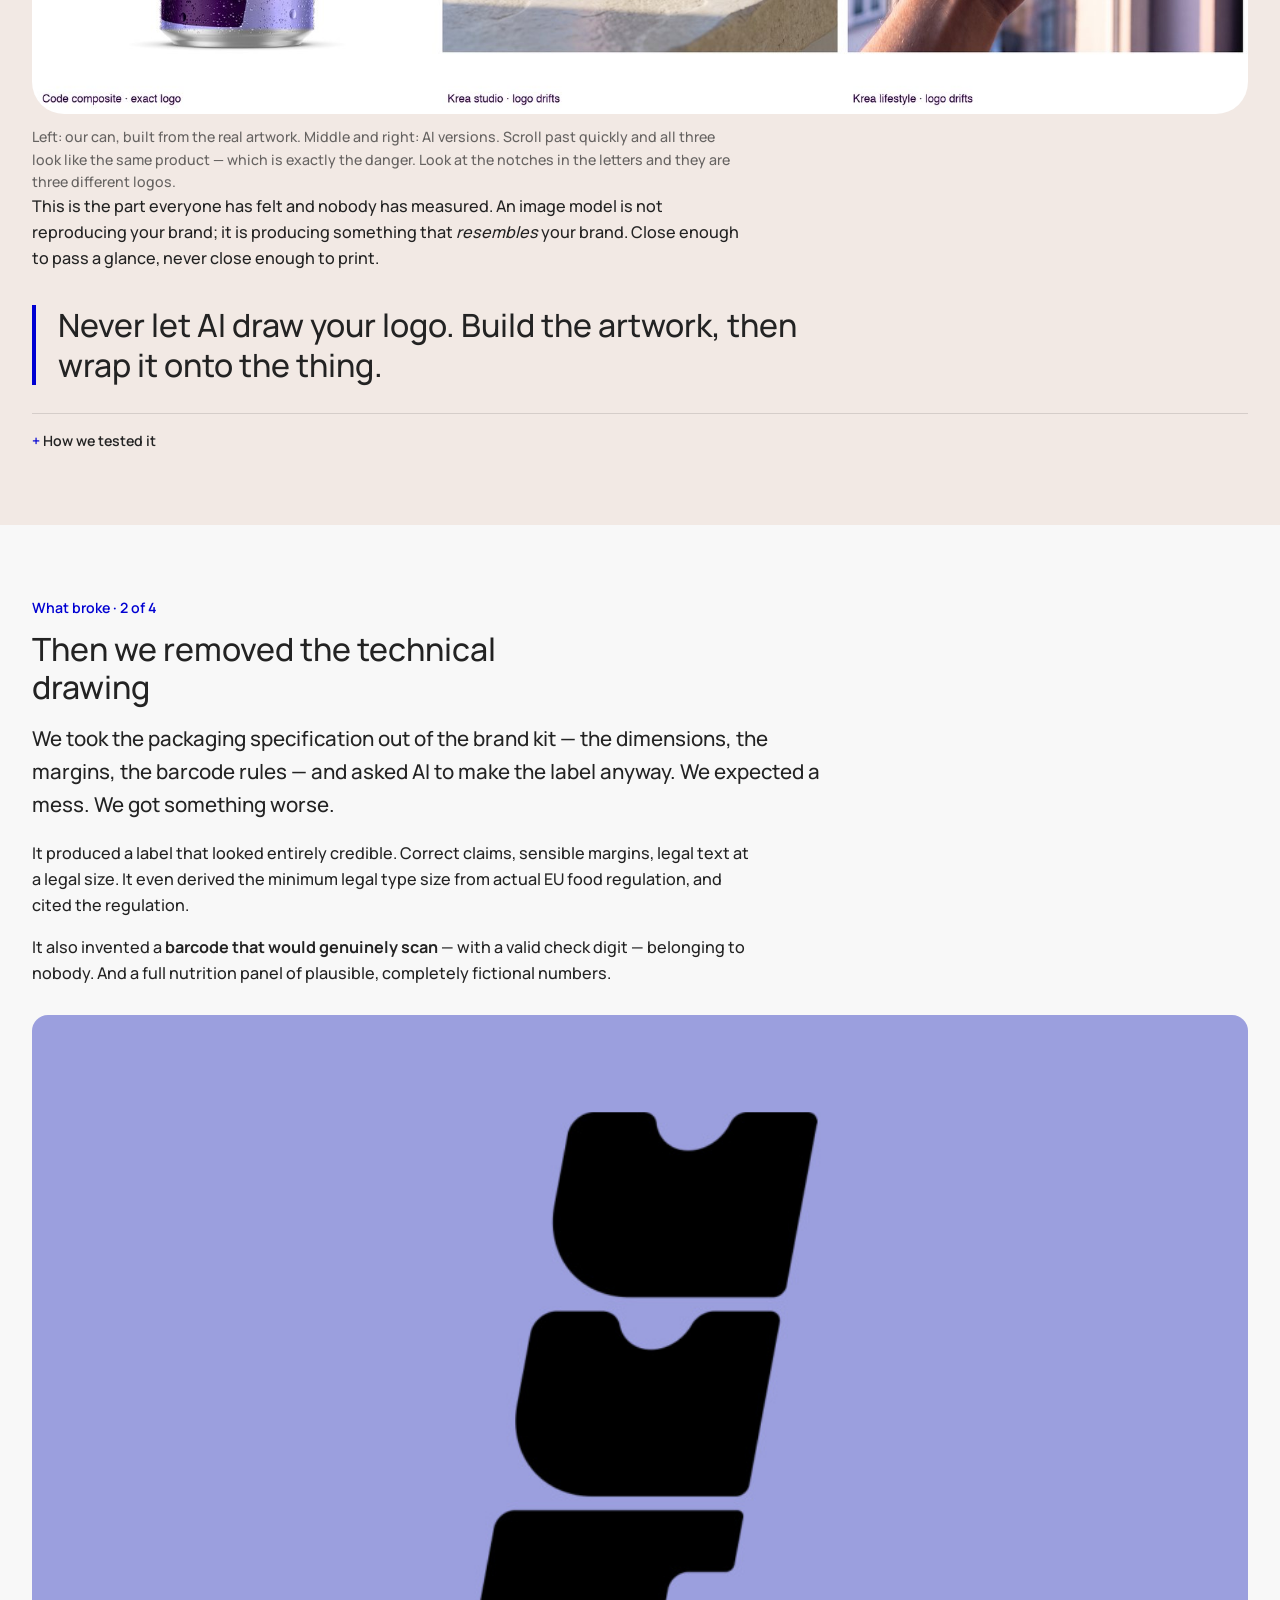
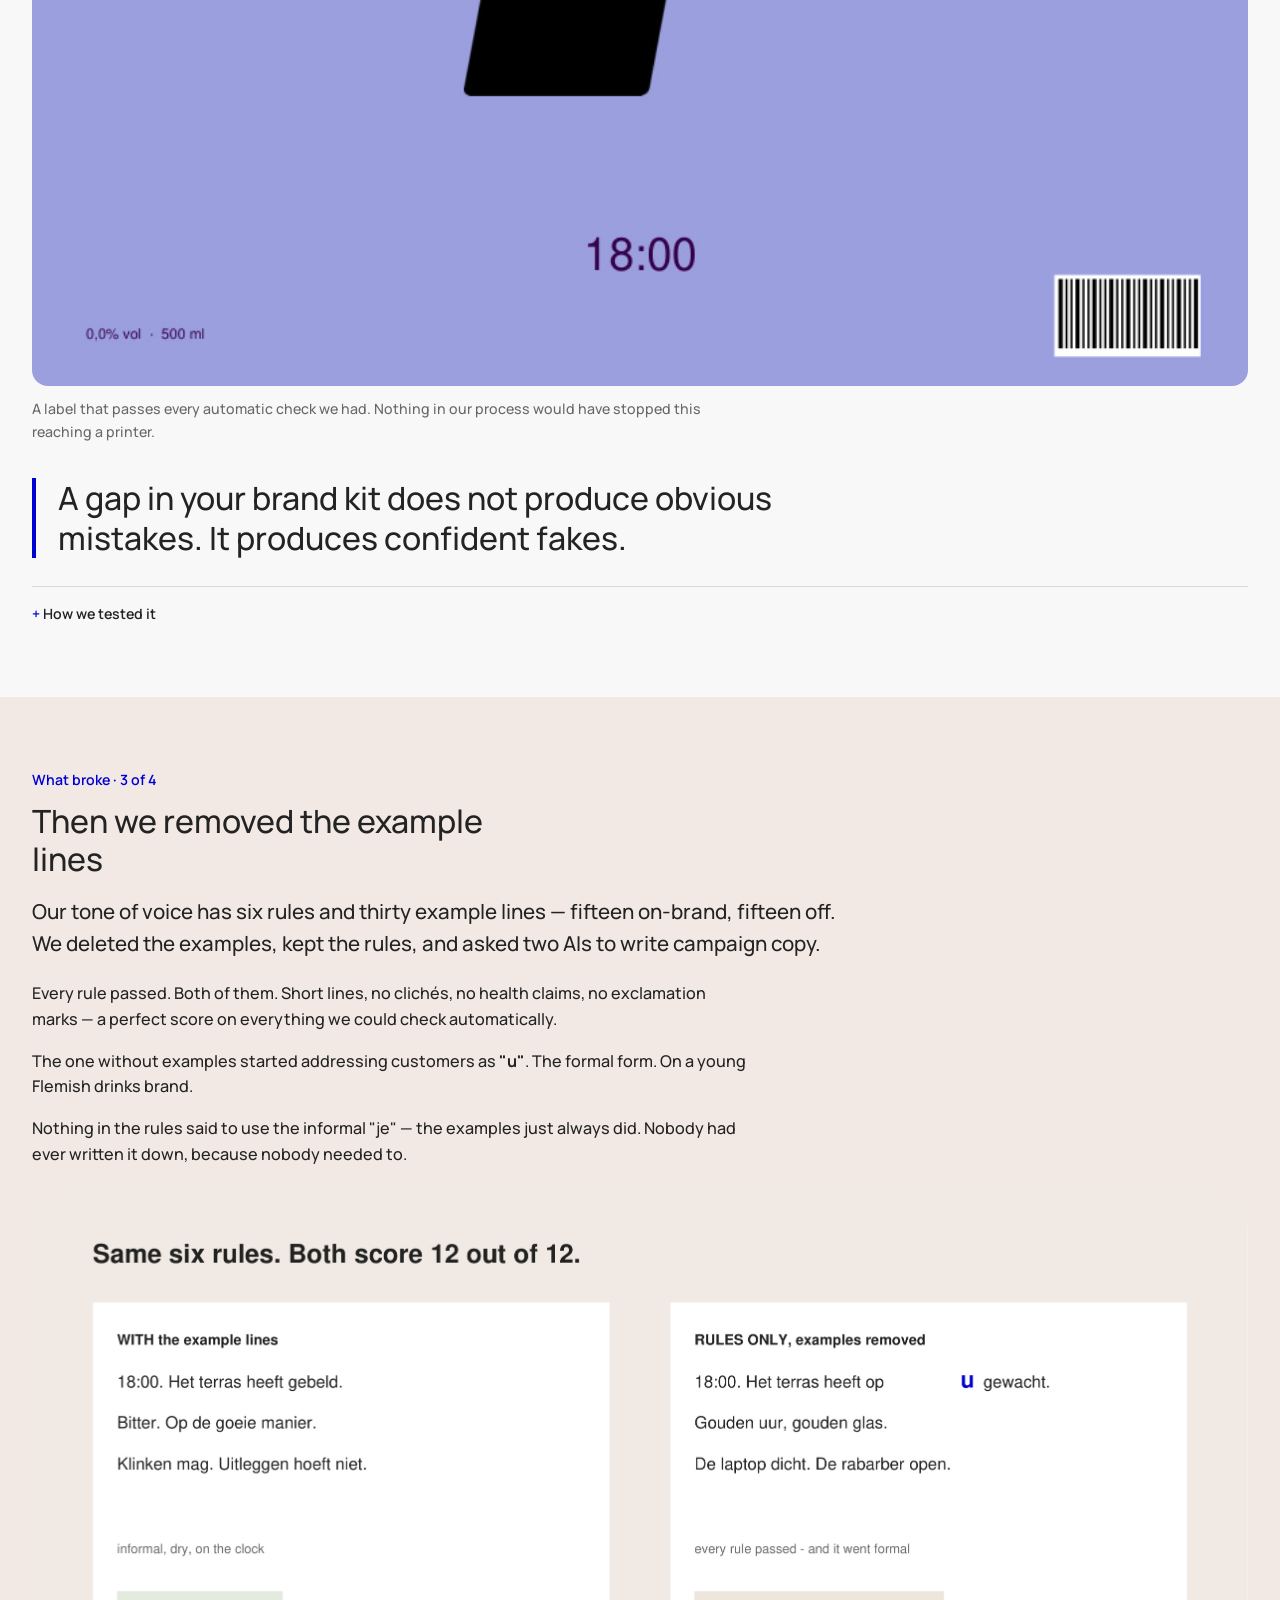
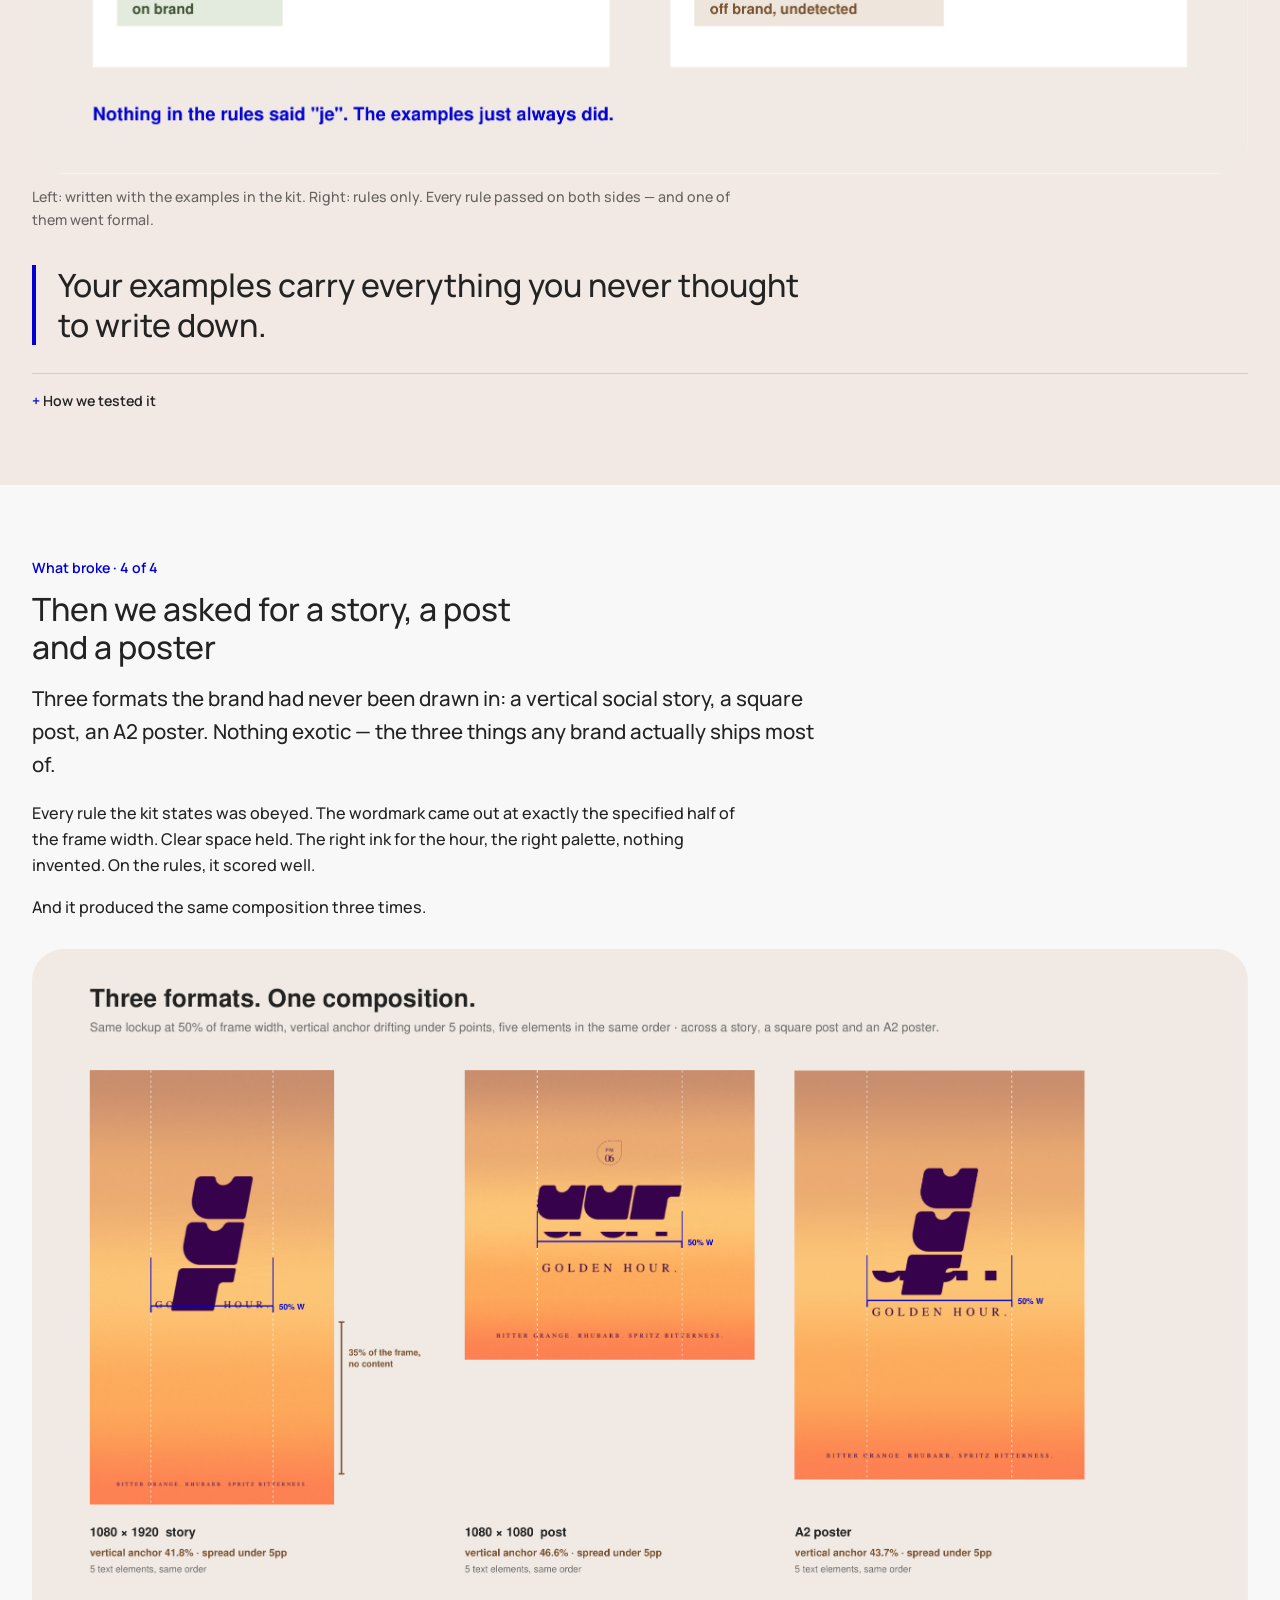
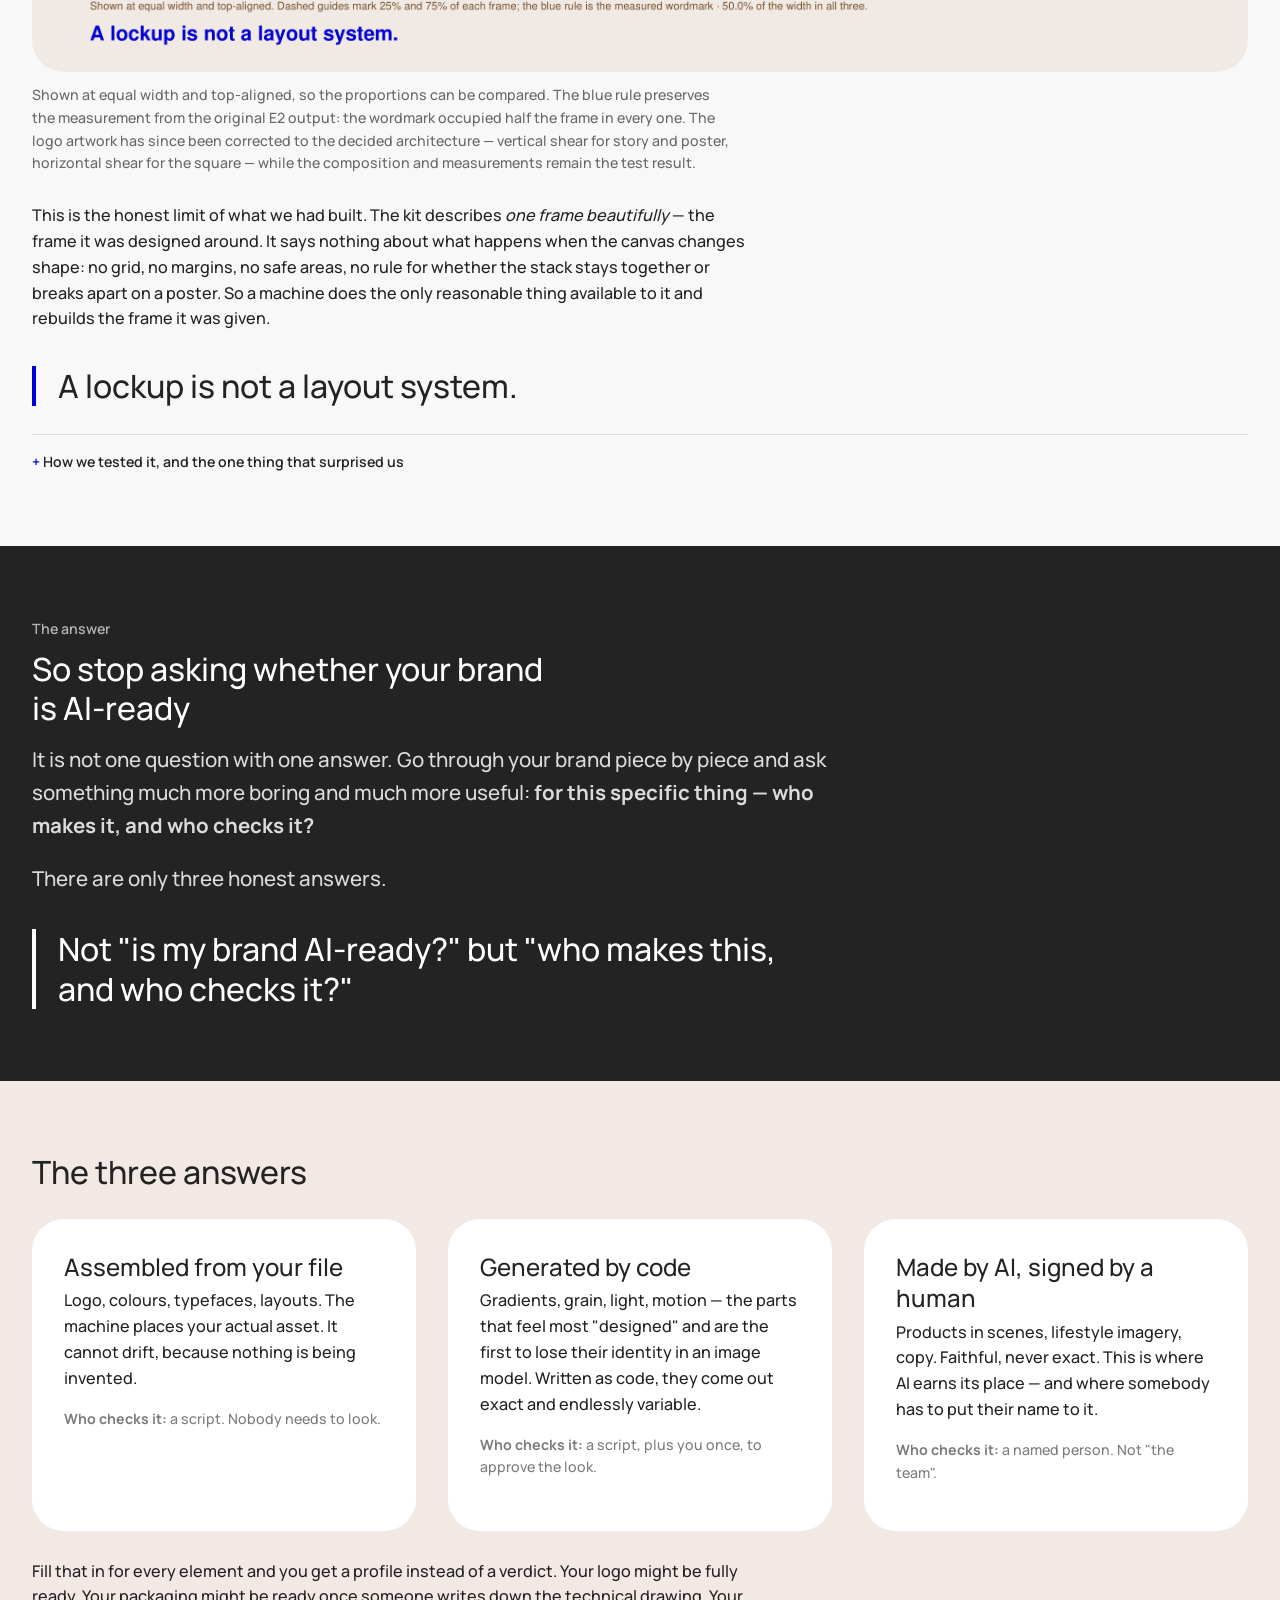
==== commit 684c587f: "Apply decided UUR logo hierarchy across published visuals Horizontal shear is the public primary. Ve" ====
--- a/index.html
+++ b/index.html
@@ -259,7 +259,7 @@
   <p>Every rule the kit states was obeyed. The wordmark came out at exactly the specified half of the frame width. Clear space held. The right ink for the hour, the right palette, nothing invented. On the rules, it scored well.</p>
   <p>And it produced the same composition three times.</p>
   <figure style="margin-top:28px"><img src="img/story_layout.jpg" alt="The three formats side by side at equal width, showing the wordmark at an identical proportion in each">
-    <figcaption>Shown at equal width and top-aligned, so the proportions can be compared. The blue rule is the measured wordmark: half the frame in every one. Five elements, same order, same centred axis — and in the story, a third of the canvas with nothing in it.</figcaption></figure>
+    <figcaption>Shown at equal width and top-aligned, so the proportions can be compared. The blue rule preserves the measurement from the original E2 output: the wordmark occupied half the frame in every one. The logo artwork has since been corrected to the decided architecture — vertical shear for story and poster, horizontal shear for the square — while the composition and measurements remain the test result.</figcaption></figure>
   <p style="margin-top:28px">This is the honest limit of what we had built. The kit describes <em>one frame beautifully</em> — the frame it was designed around. It says nothing about what happens when the canvas changes shape: no grid, no margins, no safe areas, no rule for whether the stack stays together or breaks apart on a poster. So a machine does the only reasonable thing available to it and rebuilds the frame it was given.</p>
   <p class="sticks">A lockup is not a layout system.</p>
   <details>
@@ -323,7 +323,7 @@
   <p>We built one to find out. Hot pink. A serif typeface. The wordmark changed to read <strong>"KLOK"</strong>. Then we corrected only the colour and ran it again.</p>
   <p><strong>It passed all thirteen checks.</strong> Clean.</p>
   <figure style="margin-top:28px"><img src="img/story_klok.jpg" alt="Our label and a deliberate fake, both scoring thirteen out of thirteen on the same check">
-    <figcaption>The fake we built to test our own check. Wrong word, wrong typeface, wrong hour — and a perfect score, because every check we had written asked whether the file could be printed.</figcaption></figure>
+    <figcaption>Left: the real master drawing. Right: the fake we built to test our original check. Both passed its thirteen producibility questions. The identity check added afterwards rejects the fake and matches the master by shape.</figcaption></figure>
   <p>Because every check we had written asked <em>can this be printed?</em> — the right dimensions, the right margins, the legal text large enough. Not one of them asked <em>is this our brand?</em> We had automated the easy question and assumed it answered the hard one.</p>
   <p class="sticks">An automatic check only checks what you remembered to ask.</p>
   <details>
@@ -331,7 +331,7 @@
     <div class="body">
       <p>The checker now answers two separate questions and never adds them together. <strong>Can this be printed?</strong> — thirteen checks on dimensions, margins, type sizes, claims, barcode clearance. <strong>Is this our brand?</strong> — three checks comparing the artwork against the source files: the wordmark against the master drawing, the typeface against the approved list, the colours against the brand kit itself.</p>
       <p>The second set has to compare against the real assets. Our colour check had been comparing the artwork to a value copied into the specification — which was a placeholder. It was marking its own homework.</p>
-      <p>Scored honestly, our showcase file is <strong>13 out of 13 on printable, 1 out of 3 on ours</strong>: it says UUR, but in Helvetica, with placeholder colours. And here is the part that stings: <strong>the real wordmark had been sitting in the project since October.</strong> We built the first version with a stand-in, never revisited it, and then repeated for weeks that the work was waiting on a file that was already there. The caption admitted the stand-ins while the headline number contradicted it.</p>
+      <p>Scored honestly, our showcase file is <strong>13 out of 13 on printable, 2 out of 3 on ours</strong>: the real mark now matches the master at 0.97 shape overlap and the real 18:00 colours are wired in; only the supporting typeface check remains open. And here is the part that stings: <strong>the real wordmark had been sitting in the project since October.</strong> We built the first version with a stand-in, never revisited it, and then repeated for weeks that the work was waiting on a file that was already there. The caption admitted the stand-ins while the headline number contradicted it.</p>
       <p>We kept the fake labels as permanent tests. A check that has never been shown to fail something is not a check.</p>
     </div>
   </details>
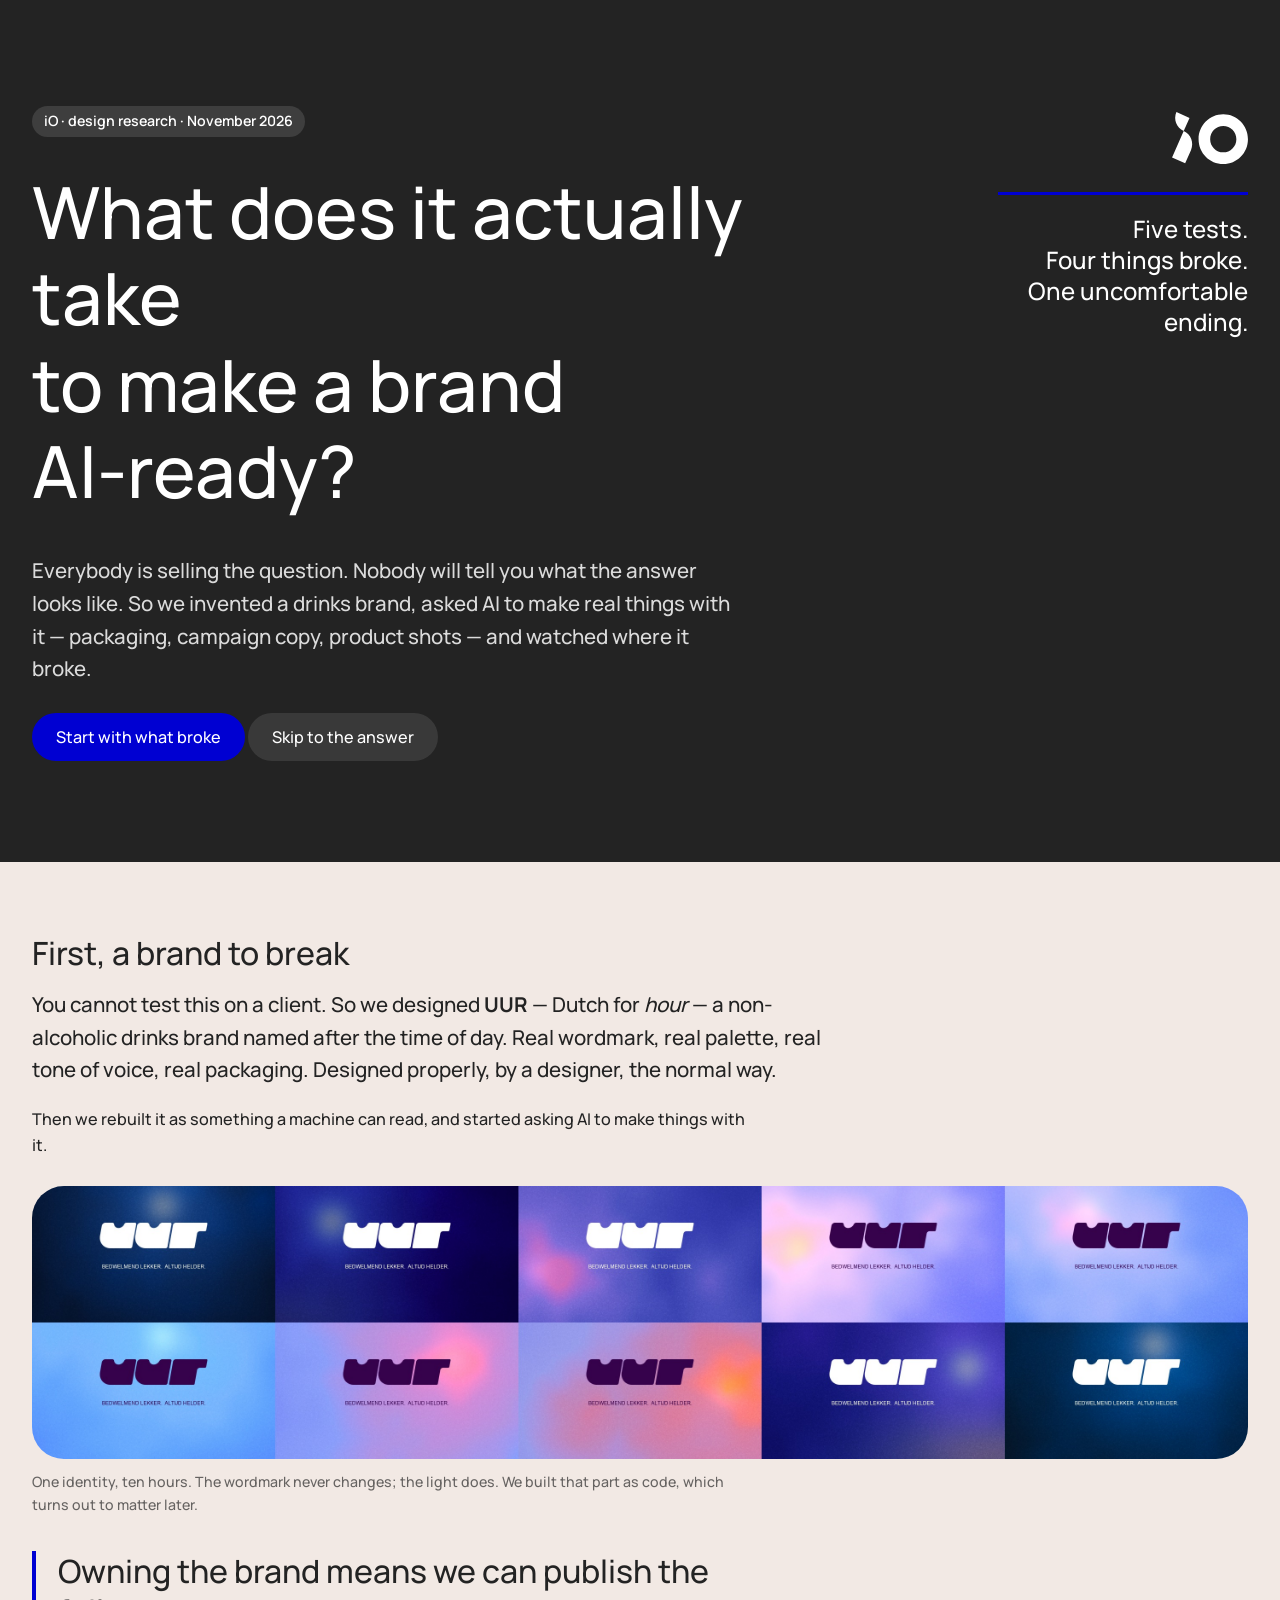
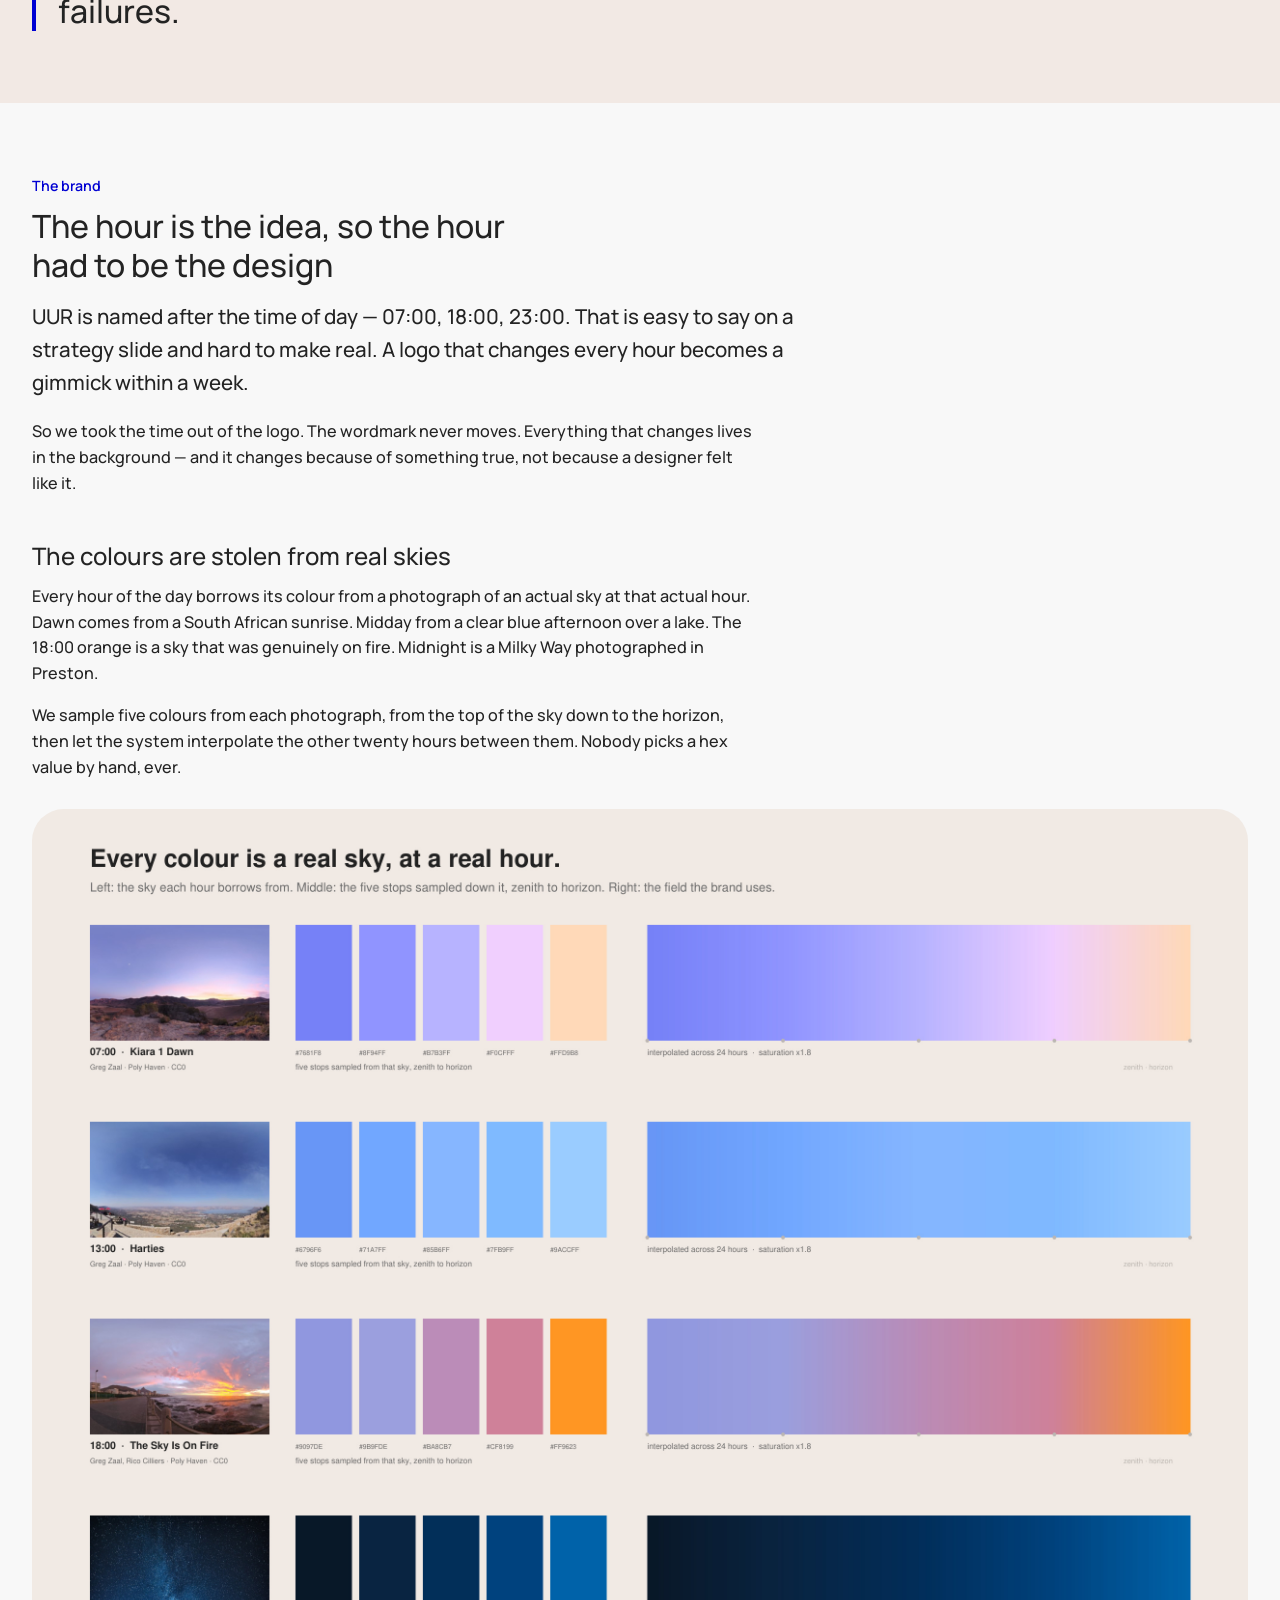
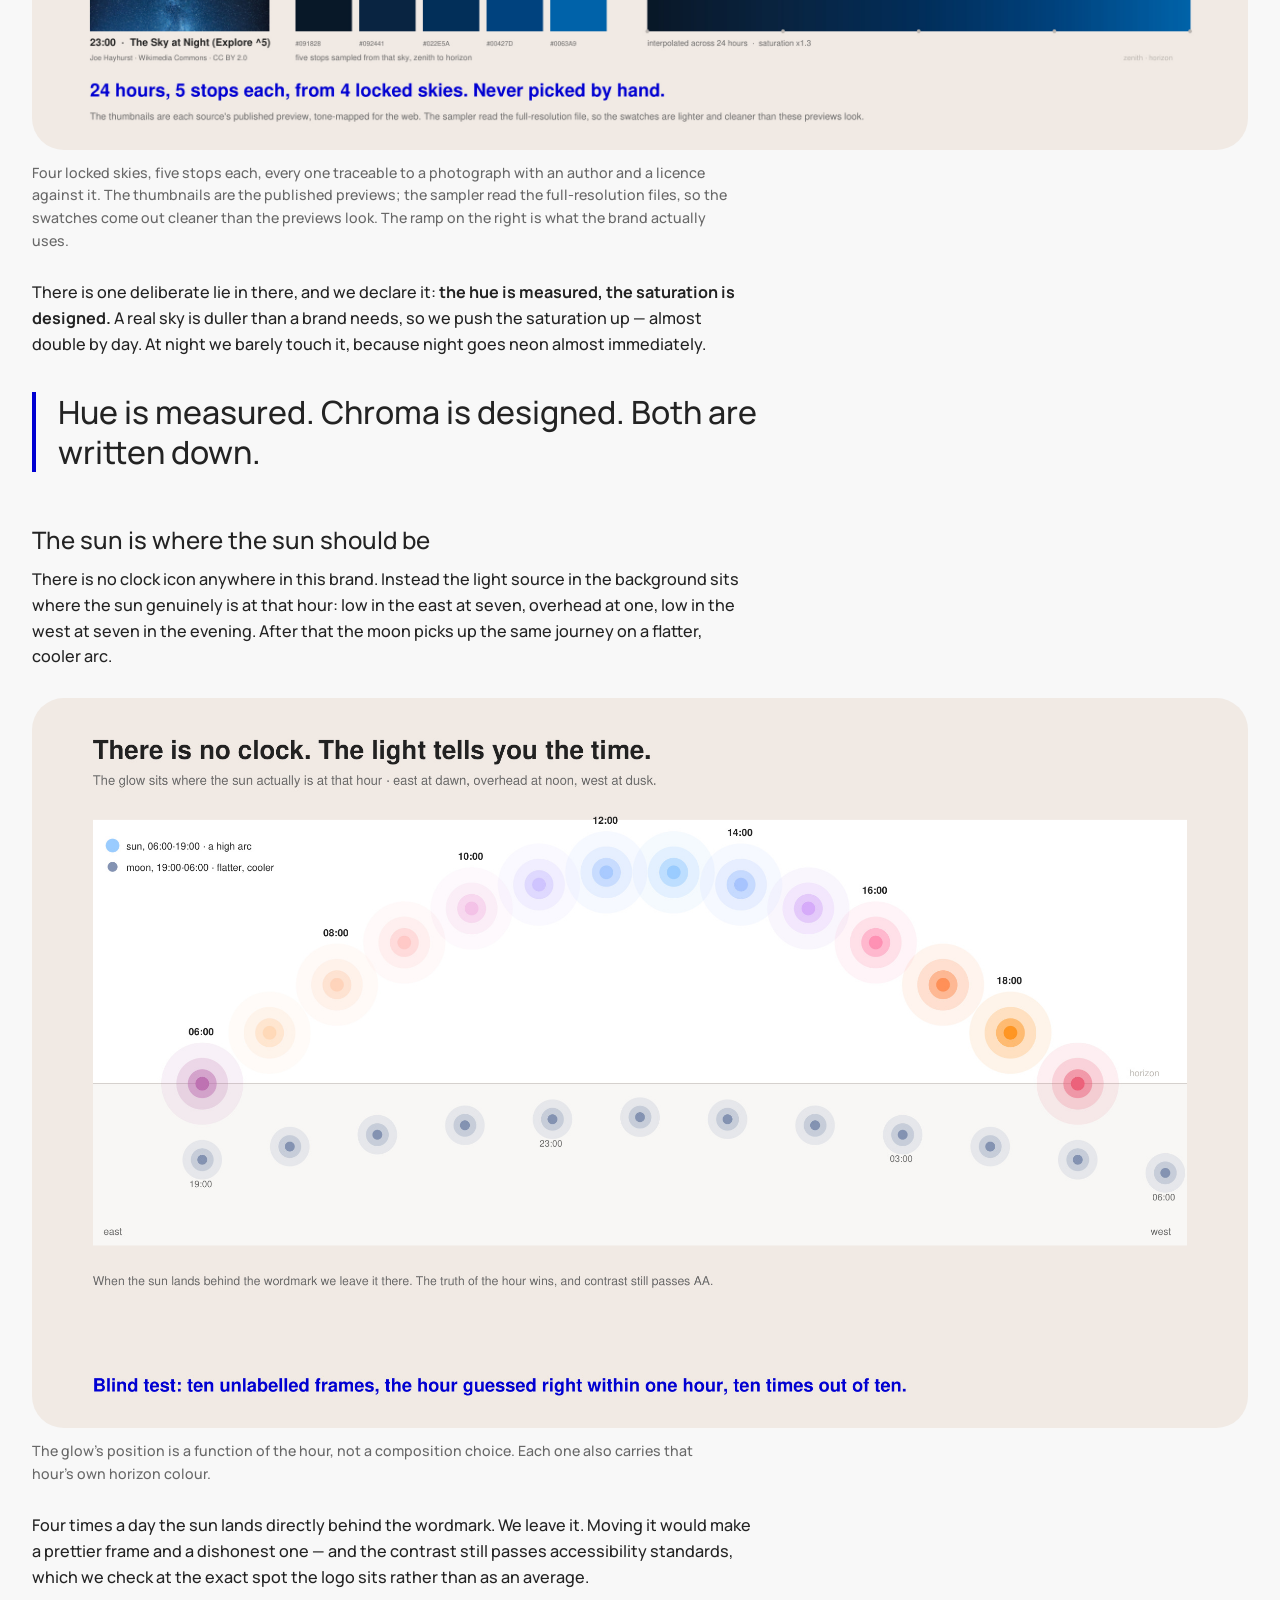
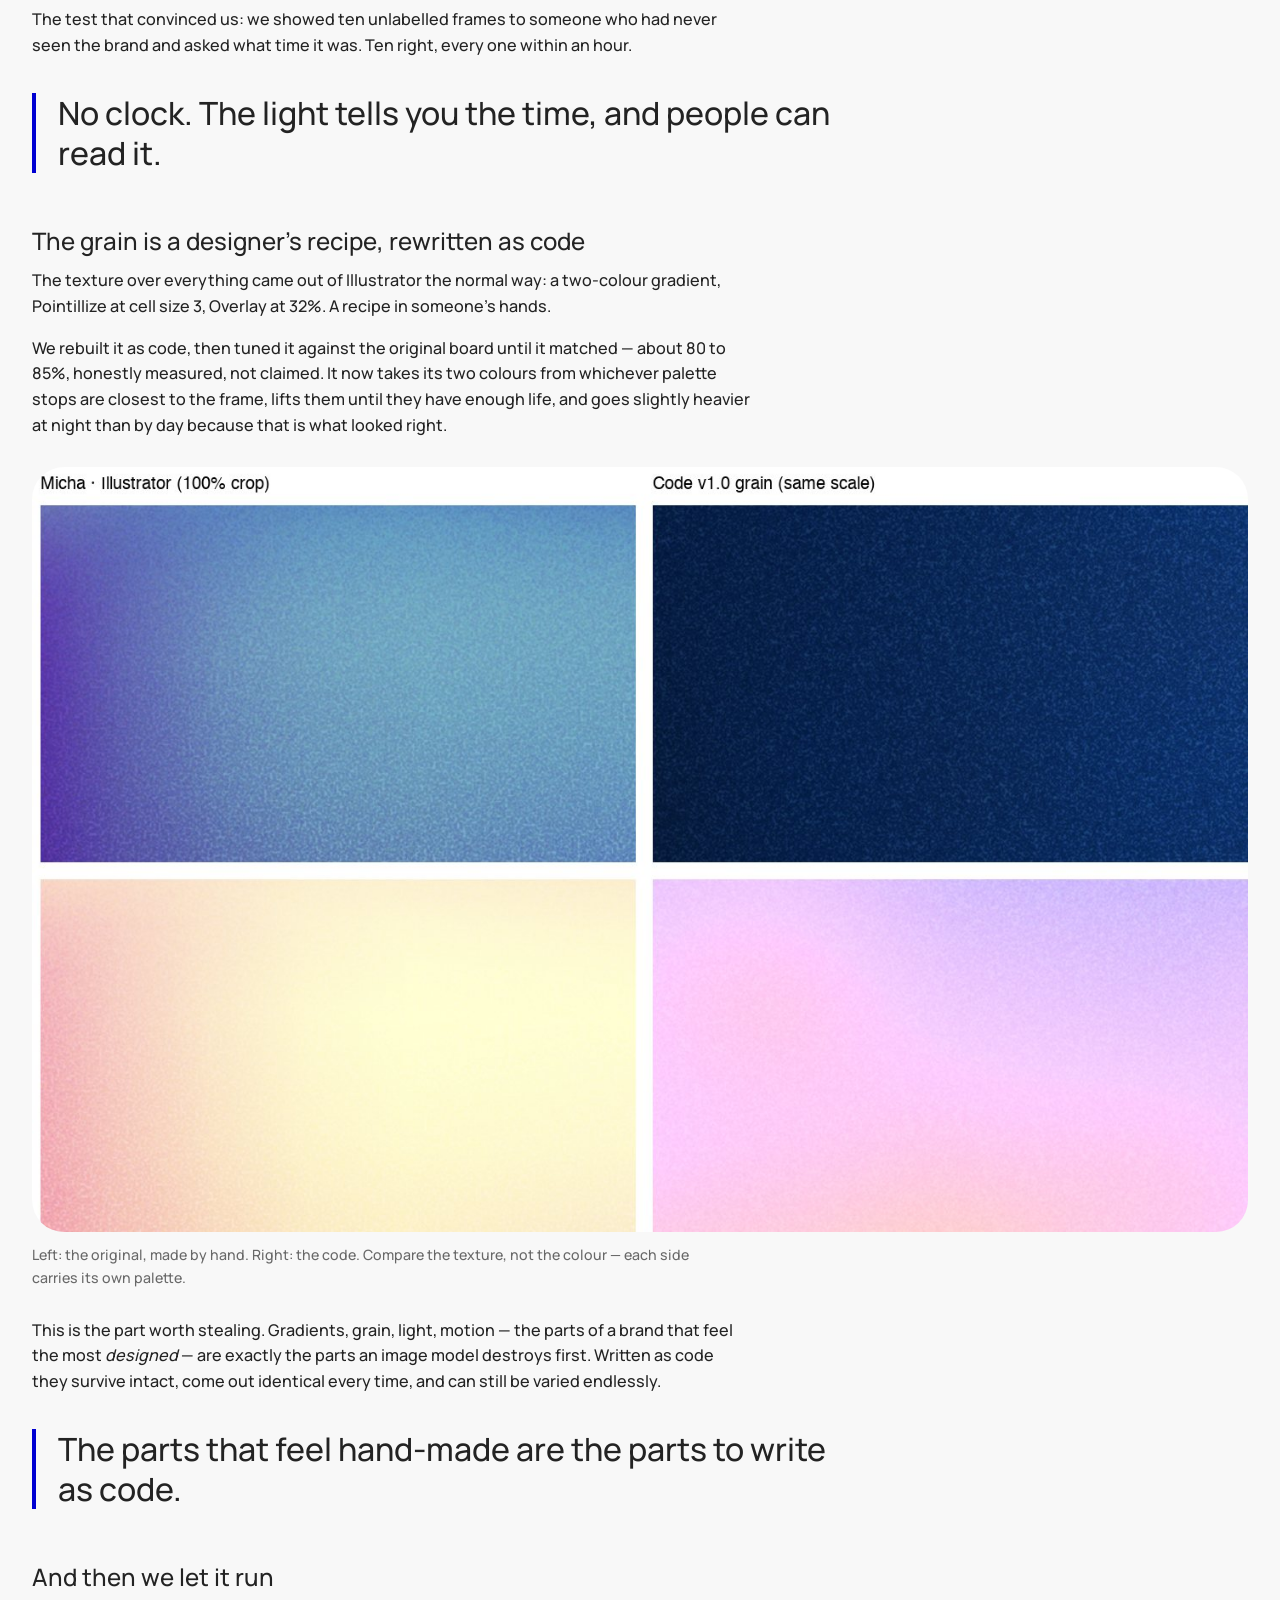
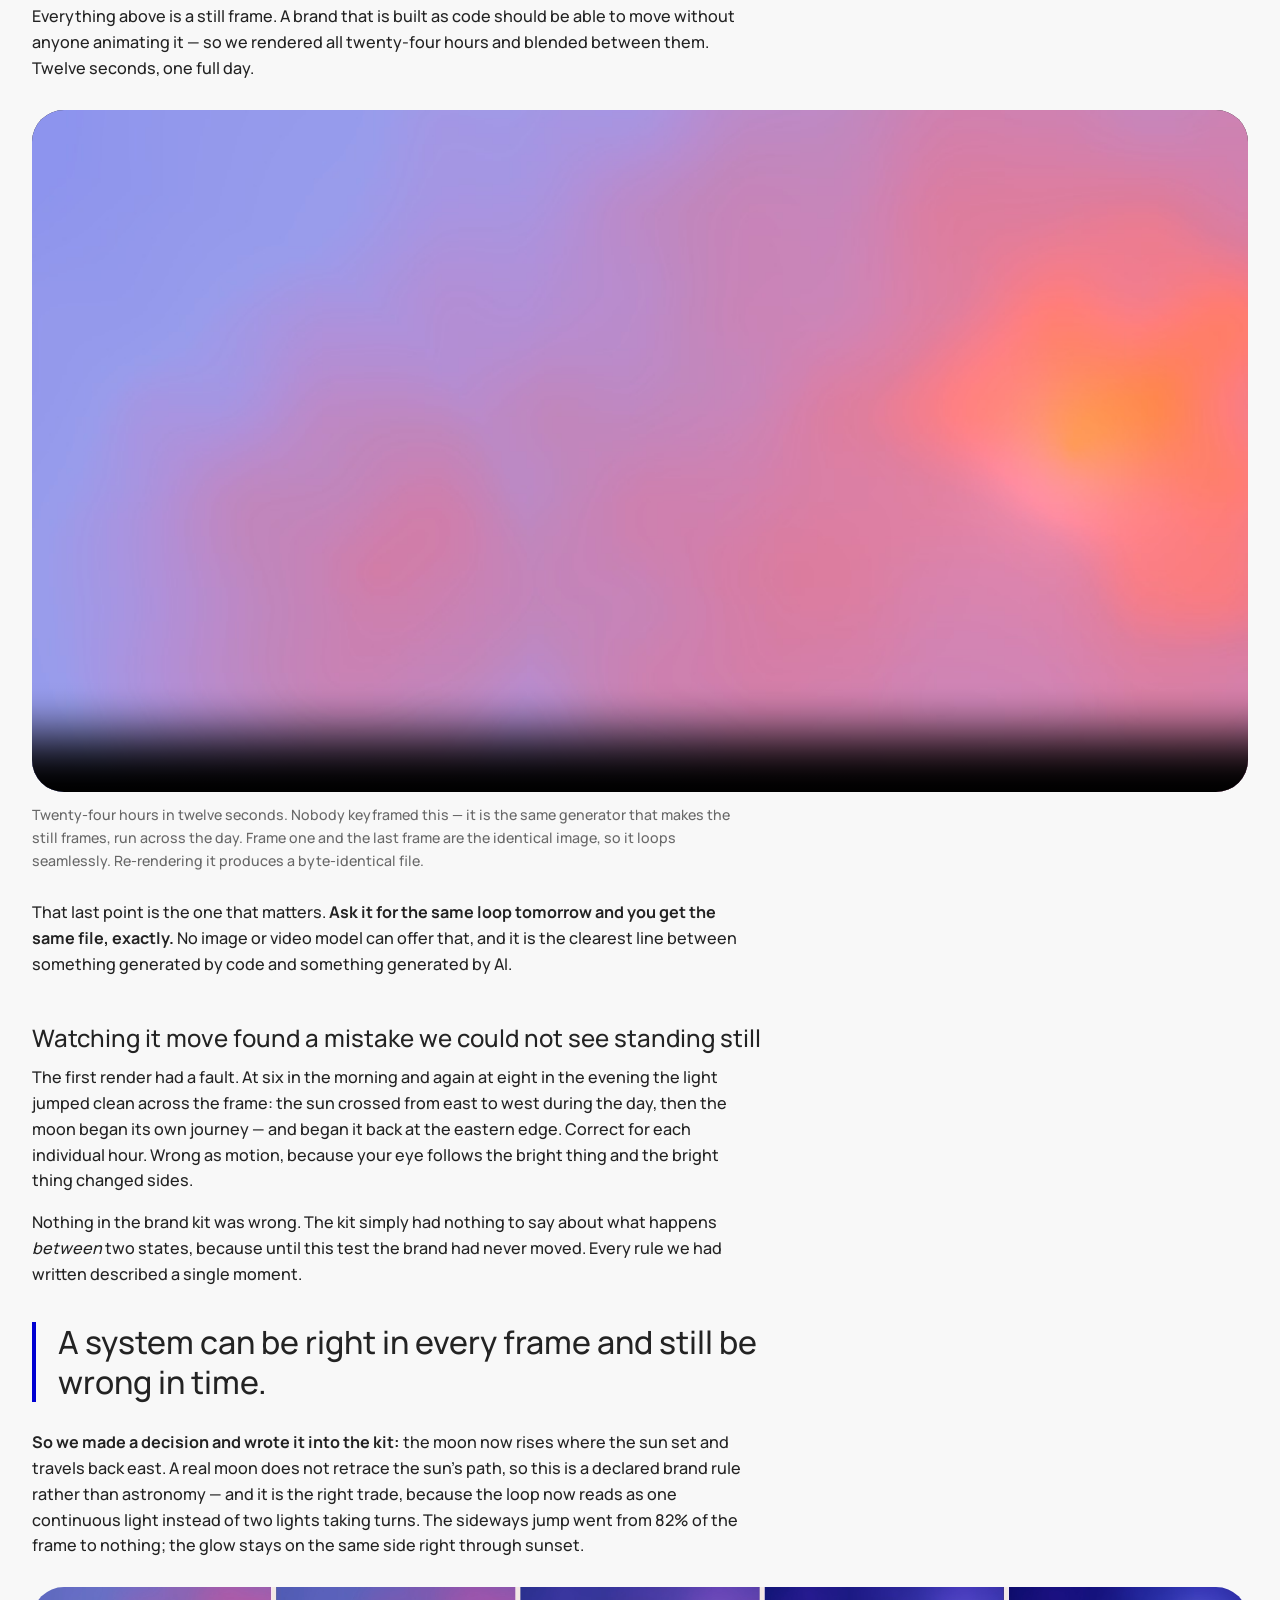
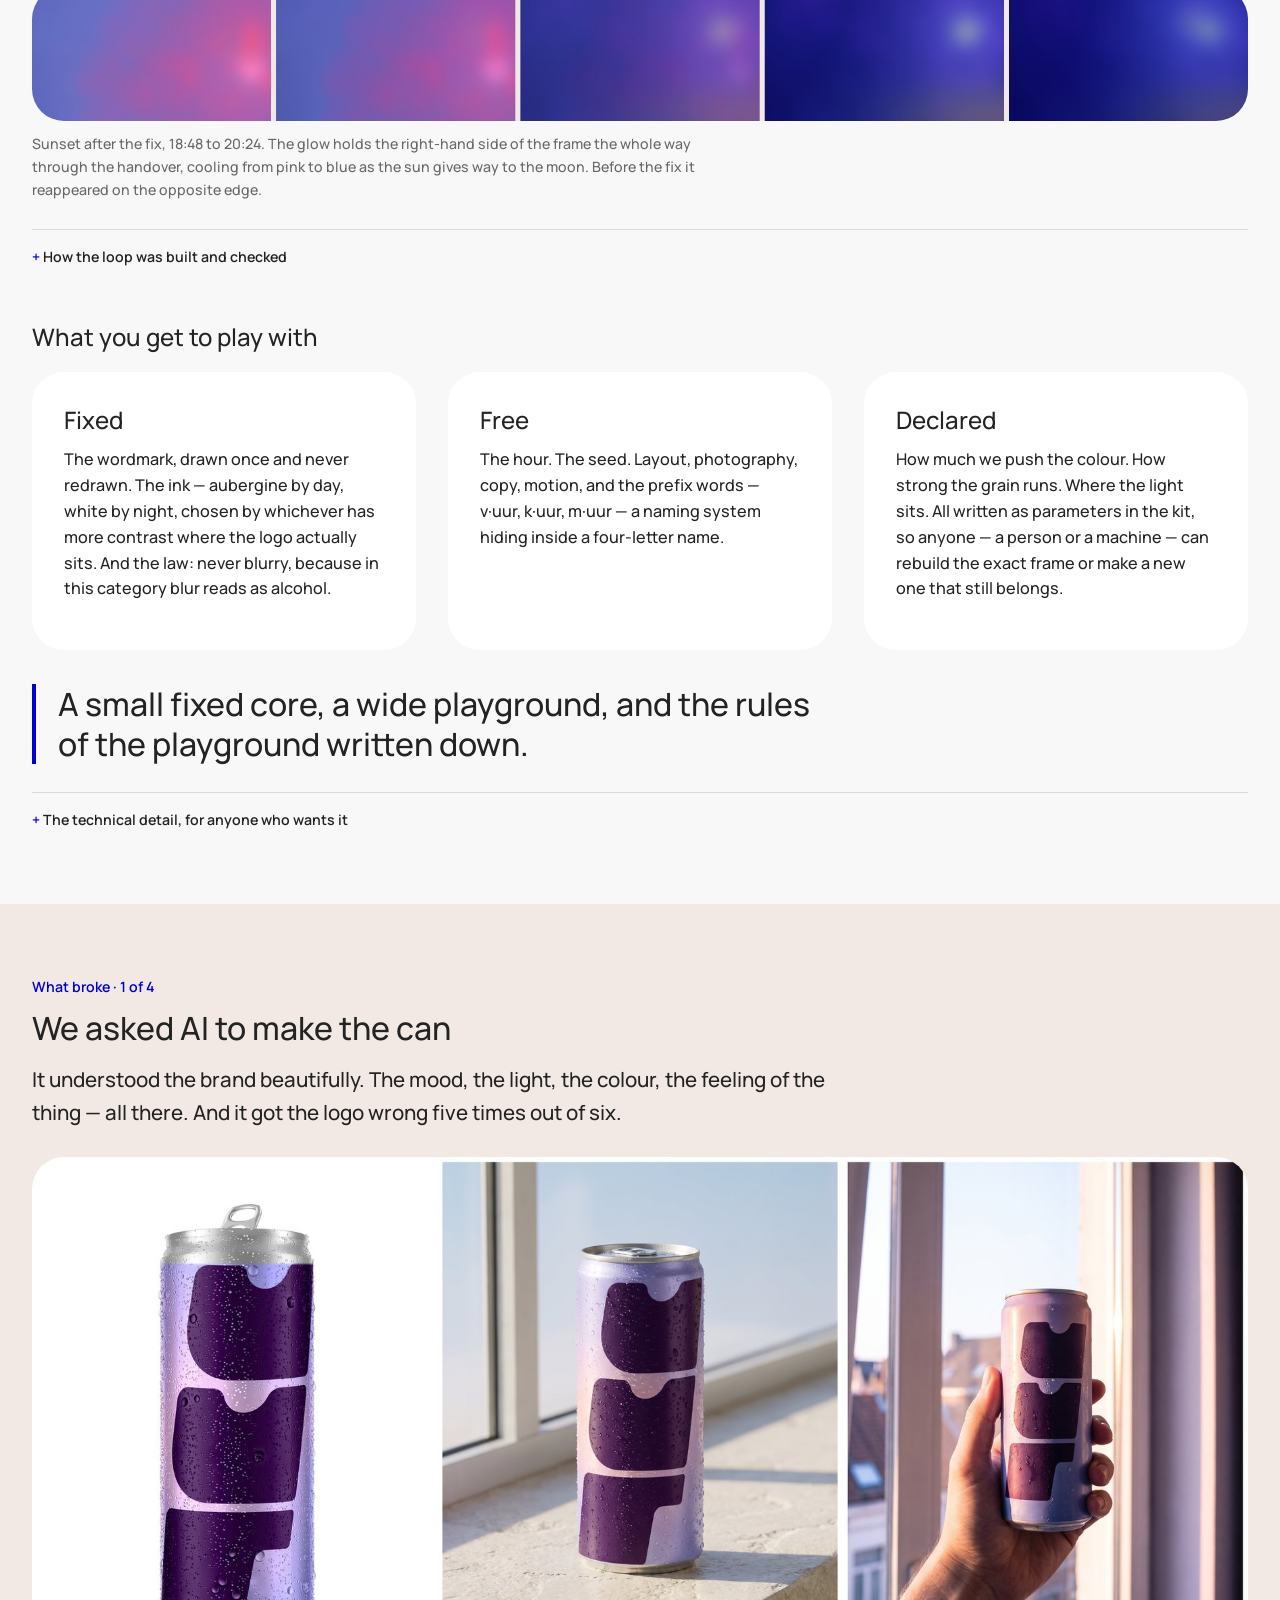
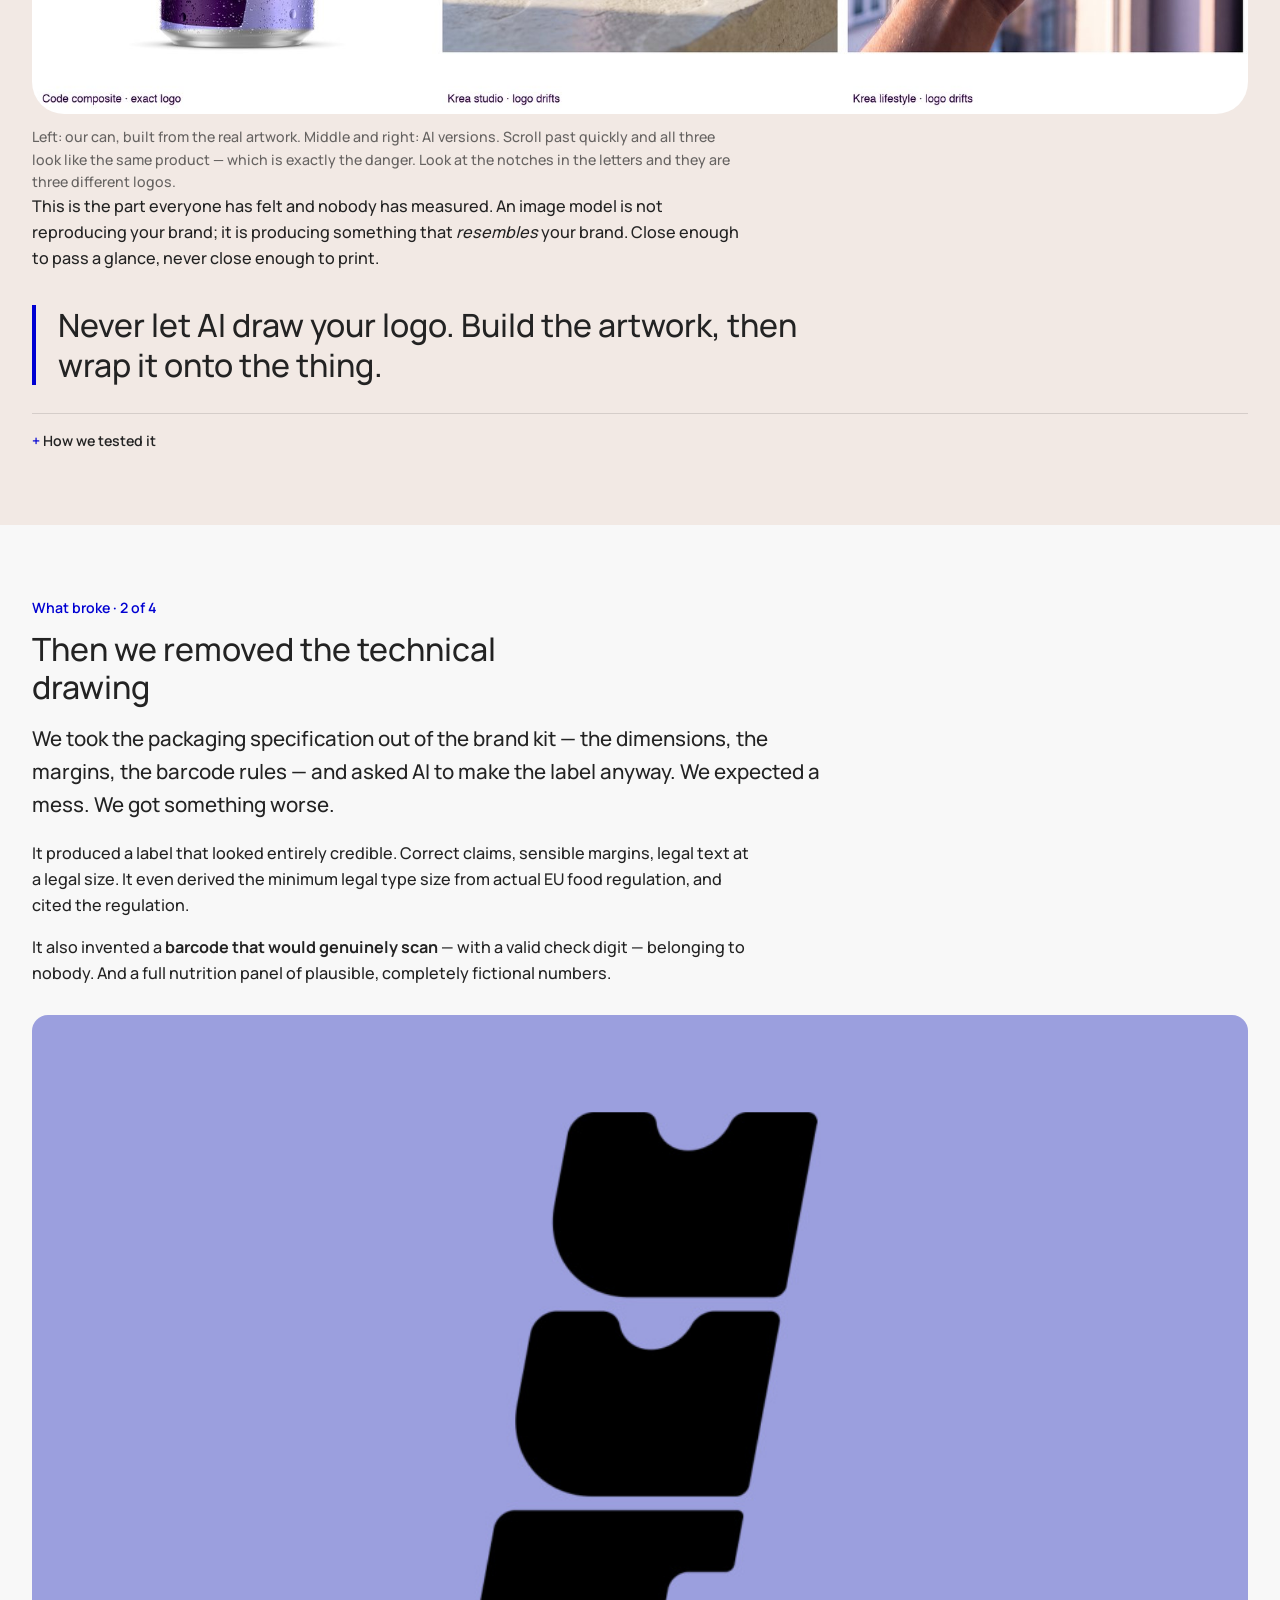
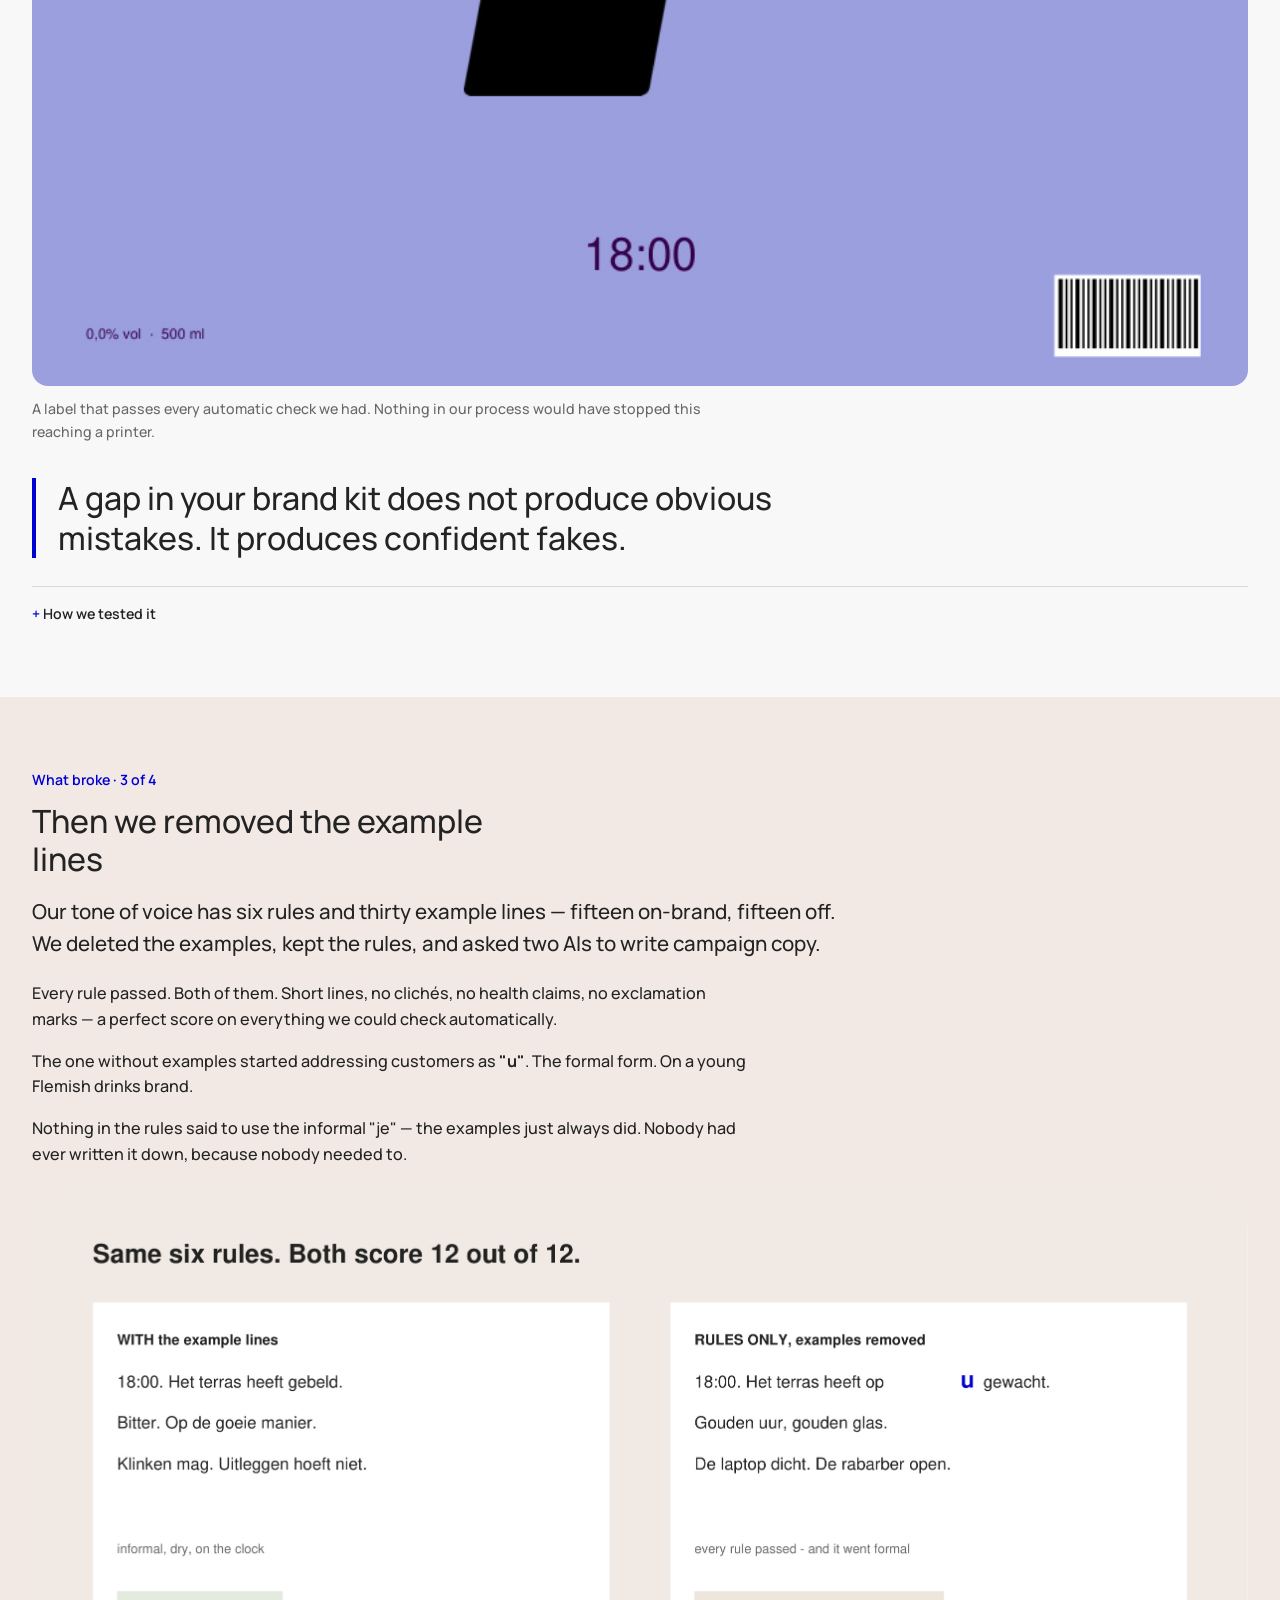
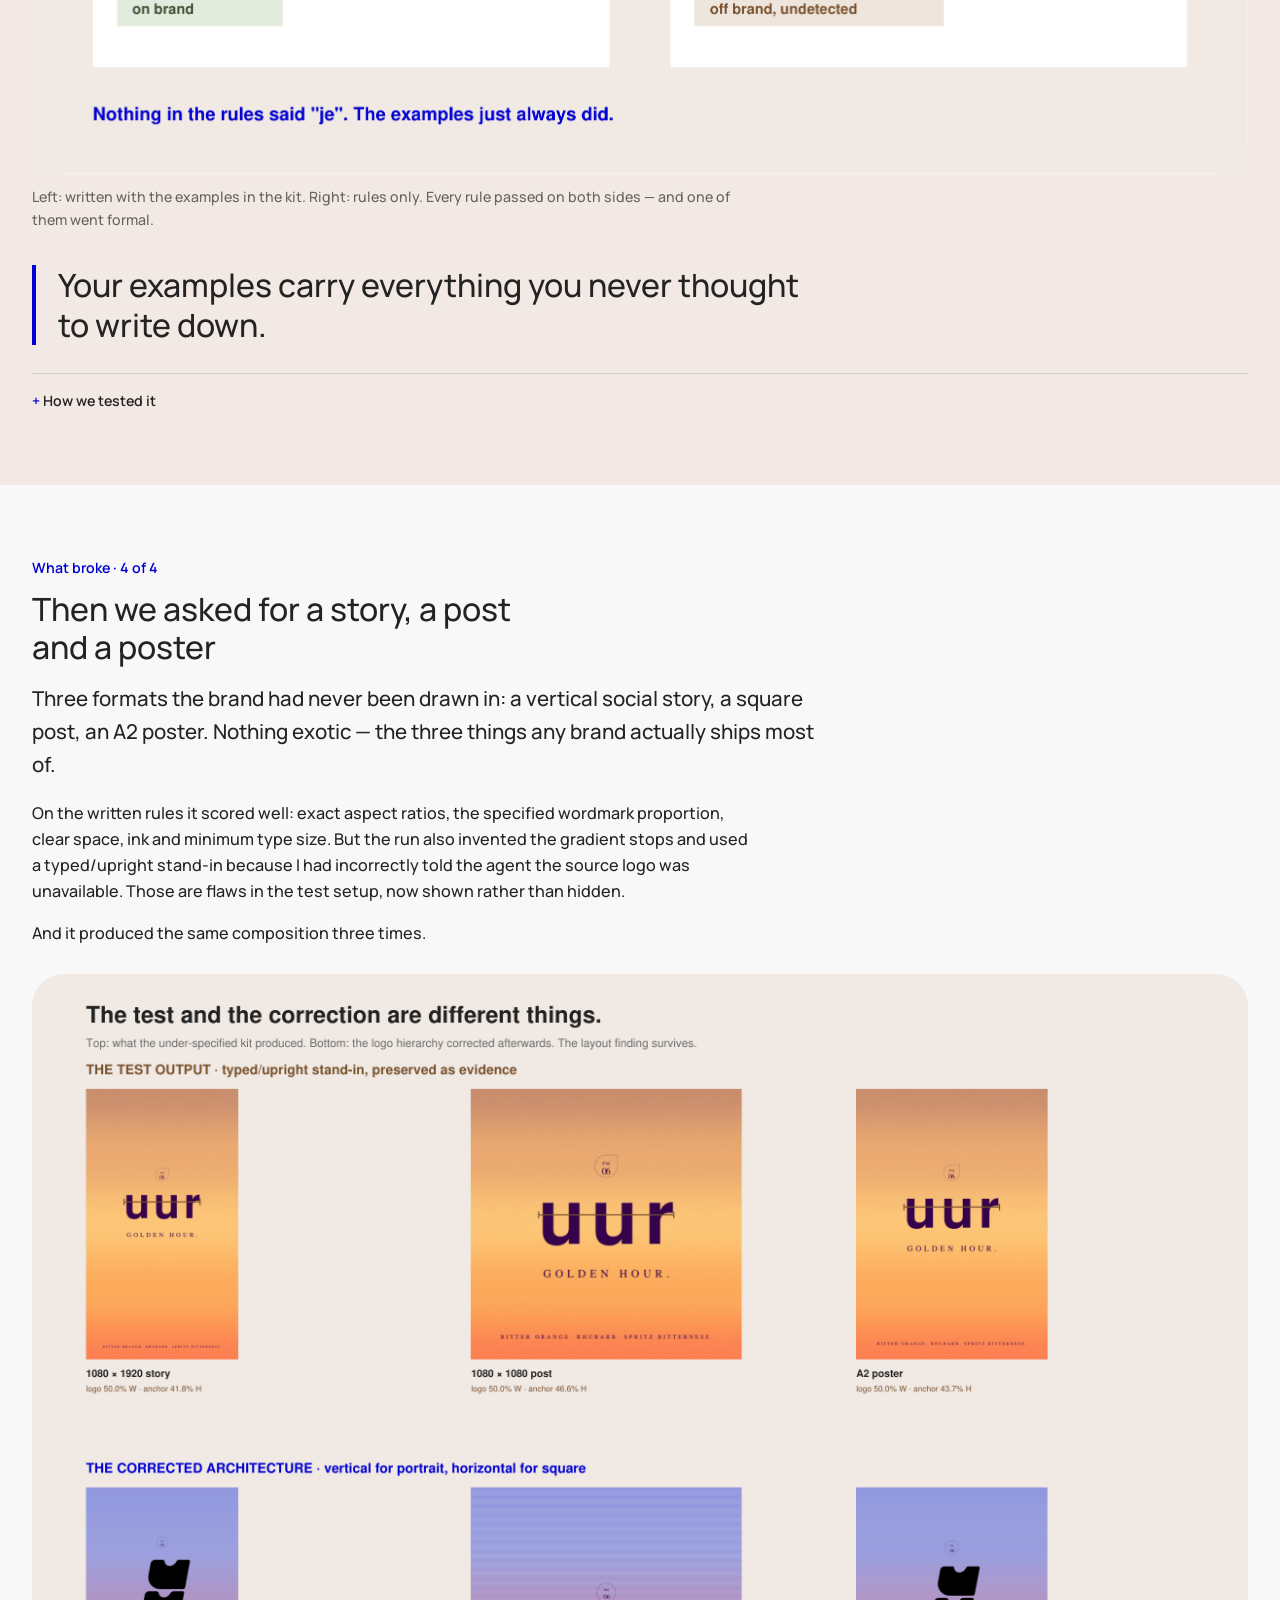
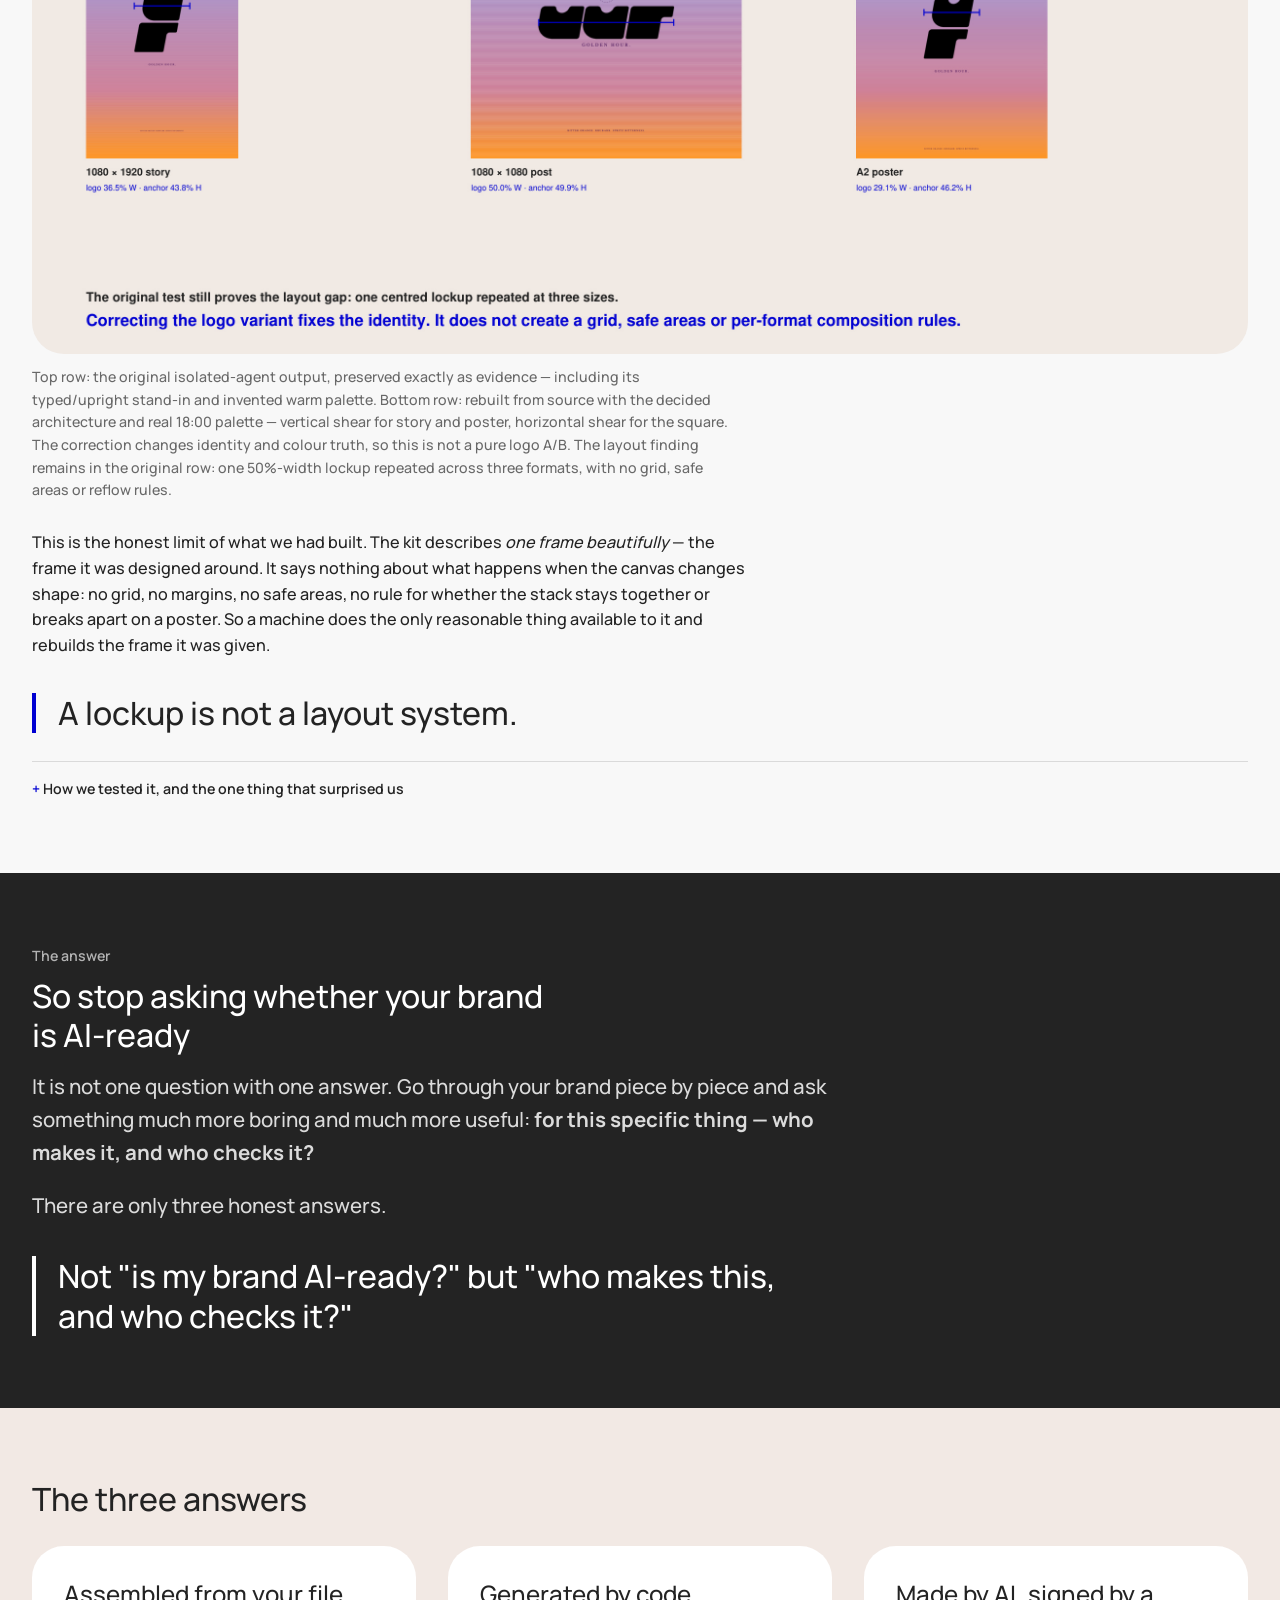
==== commit 81d5316b: "Apply decided sheared logo architecture to all current visuals Horizontal shear is the public primar" ====
--- a/index.html
+++ b/index.html
@@ -256,10 +256,10 @@
   <span class="beat-no">What broke · 4 of 4</span>
   <h2>Then we asked for a story, a post and a poster</h2>
   <p class="io-lead">Three formats the brand had never been drawn in: a vertical social story, a square post, an A2 poster. Nothing exotic — the three things any brand actually ships most of.</p>
-  <p>Every rule the kit states was obeyed. The wordmark came out at exactly the specified half of the frame width. Clear space held. The right ink for the hour, the right palette, nothing invented. On the rules, it scored well.</p>
+  <p>On the written rules it scored well: exact aspect ratios, the specified wordmark proportion, clear space, ink and minimum type size. But the run also invented the gradient stops and used a typed/upright stand-in because I had incorrectly told the agent the source logo was unavailable. Those are flaws in the test setup, now shown rather than hidden.</p>
   <p>And it produced the same composition three times.</p>
   <figure style="margin-top:28px"><img src="img/story_layout.jpg" alt="The three formats side by side at equal width, showing the wordmark at an identical proportion in each">
-    <figcaption>Shown at equal width and top-aligned, so the proportions can be compared. The blue rule preserves the measurement from the original E2 output: the wordmark occupied half the frame in every one. The logo artwork has since been corrected to the decided architecture — vertical shear for story and poster, horizontal shear for the square — while the composition and measurements remain the test result.</figcaption></figure>
+    <figcaption>Top row: the original isolated-agent output, preserved exactly as evidence — including its typed/upright stand-in and invented warm palette. Bottom row: rebuilt from source with the decided architecture and real 18:00 palette — vertical shear for story and poster, horizontal shear for the square. The correction changes identity and colour truth, so this is not a pure logo A/B. The layout finding remains in the original row: one 50%-width lockup repeated across three formats, with no grid, safe areas or reflow rules.</figcaption></figure>
   <p style="margin-top:28px">This is the honest limit of what we had built. The kit describes <em>one frame beautifully</em> — the frame it was designed around. It says nothing about what happens when the canvas changes shape: no grid, no margins, no safe areas, no rule for whether the stack stays together or breaks apart on a poster. So a machine does the only reasonable thing available to it and rebuilds the frame it was given.</p>
   <p class="sticks">A lockup is not a layout system.</p>
   <details>
